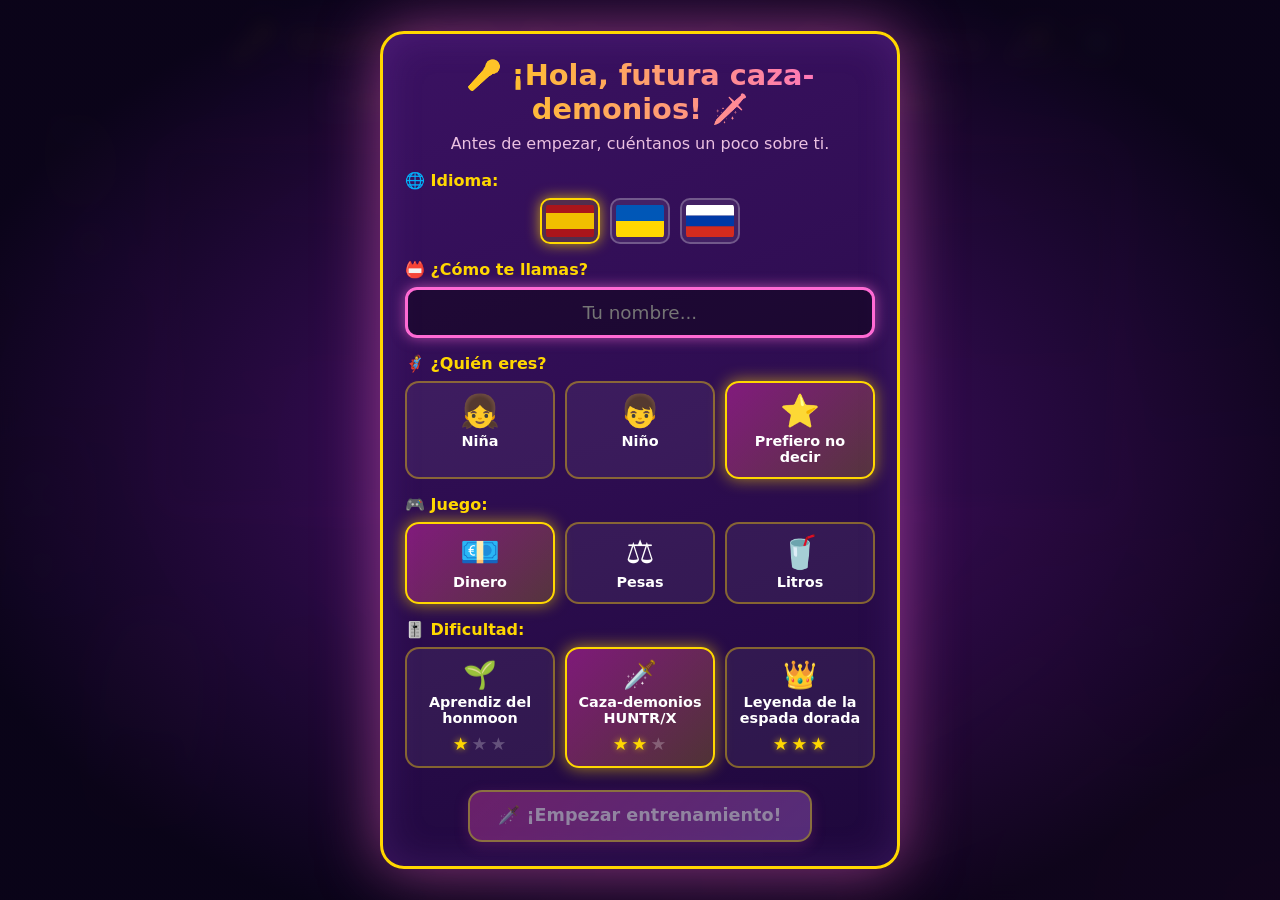
==== index.html @ 1ecb55a6 "Initial commit" ====
<!DOCTYPE html>
<html lang="es">
<head>
  <meta charset="UTF-8" />
  <meta name="viewport" content="width=device-width, initial-scale=1.0" />
  <title>HUNTR/X: Entrenador de euros 💜🗡️</title>
  <link rel="stylesheet" href="style.css" />
</head>
<body>

  <!-- SVG спрайти (монети та банкноти) -->
  <svg width="0" height="0" style="position:absolute" aria-hidden="true">
    <defs>
      <!-- 1 цент -->
      <symbol id="c1" viewBox="0 0 60 60">
        <circle cx="30" cy="30" r="27" fill="#c97a3d" stroke="#7a3f12" stroke-width="2"/>
        <circle cx="30" cy="30" r="22" fill="#e09a5f" stroke="#7a3f12" stroke-width="1"/>
        <text x="30" y="38" text-anchor="middle" font-size="20" font-weight="bold" fill="#3a1a05">1</text>
      </symbol>
      <!-- 2 центи -->
      <symbol id="c2" viewBox="0 0 60 60">
        <circle cx="30" cy="30" r="28" fill="#b8682f" stroke="#5a2a08" stroke-width="2"/>
        <circle cx="30" cy="30" r="23" fill="#d88c4f" stroke="#5a2a08" stroke-width="1"/>
        <text x="30" y="38" text-anchor="middle" font-size="20" font-weight="bold" fill="#2a1004">2</text>
      </symbol>
      <!-- 5 центів -->
      <symbol id="c5" viewBox="0 0 60 60">
        <circle cx="30" cy="30" r="29" fill="#a85a26" stroke="#4a2008" stroke-width="2"/>
        <circle cx="30" cy="30" r="24" fill="#c87c44" stroke="#4a2008" stroke-width="1"/>
        <text x="30" y="38" text-anchor="middle" font-size="20" font-weight="bold" fill="#2a1004">5</text>
      </symbol>
      <!-- 10 центів -->
      <symbol id="c10" viewBox="0 0 60 60">
        <circle cx="30" cy="30" r="26" fill="#e6c44a" stroke="#7a5a10" stroke-width="2"/>
        <circle cx="30" cy="30" r="21" fill="#f2d97a" stroke="#7a5a10" stroke-width="1"/>
        <text x="30" y="38" text-anchor="middle" font-size="18" font-weight="bold" fill="#3a2a05">10</text>
      </symbol>
      <!-- 20 центів -->
      <symbol id="c20" viewBox="0 0 60 60">
        <circle cx="30" cy="30" r="27.5" fill="#d4b13a" stroke="#6a4a08" stroke-width="2"/>
        <circle cx="30" cy="30" r="22.5" fill="#ecd070" stroke="#6a4a08" stroke-width="1"/>
        <text x="30" y="38" text-anchor="middle" font-size="18" font-weight="bold" fill="#3a2a05">20</text>
      </symbol>
      <!-- 50 центів -->
      <symbol id="c50" viewBox="0 0 60 60">
        <circle cx="30" cy="30" r="29" fill="#c9a02a" stroke="#5a3a05" stroke-width="2"/>
        <circle cx="30" cy="30" r="24" fill="#e6c45a" stroke="#5a3a05" stroke-width="1"/>
        <text x="30" y="38" text-anchor="middle" font-size="18" font-weight="bold" fill="#3a2a05">50</text>
      </symbol>
      <!-- 1 євро -->
      <symbol id="e1" viewBox="0 0 60 60">
        <circle cx="30" cy="30" r="28" fill="#d4b878" stroke="#4a3a10" stroke-width="2"/>
        <circle cx="30" cy="30" r="20" fill="#b8b8b8" stroke="#4a3a10" stroke-width="1"/>
        <text x="30" y="36" text-anchor="middle" font-size="14" font-weight="bold" fill="#1a1a1a">1 €</text>
      </symbol>
      <!-- 2 євро -->
      <symbol id="e2" viewBox="0 0 60 60">
        <circle cx="30" cy="30" r="29" fill="#b8b8b8" stroke="#1a1a1a" stroke-width="2"/>
        <circle cx="30" cy="30" r="20" fill="#d4b878" stroke="#1a1a1a" stroke-width="1"/>
        <text x="30" y="36" text-anchor="middle" font-size="14" font-weight="bold" fill="#1a1a1a">2 €</text>
      </symbol>

      <!-- Реальні зображення банкнот серії Europa (Wikimedia Commons, ЄЦБ).
           Кольоровий rect під image — fallback на випадок недоступності CDN. -->
      <!-- Банкнота 5 євро -->
      <symbol id="n5" viewBox="0 0 120 60" preserveAspectRatio="xMidYMid slice">
        <rect x="0" y="0" width="120" height="60" rx="4" fill="#9ab8a8"/>
        <image href="[data-uri]"
               x="0" y="0" width="120" height="60" preserveAspectRatio="xMidYMid slice"/>
      </symbol>
      <!-- Банкнота 10 євро -->
      <symbol id="n10" viewBox="0 0 120 60" preserveAspectRatio="xMidYMid slice">
        <rect x="0" y="0" width="120" height="60" rx="4" fill="#d68a8a"/>
        <image href="[data-uri]"
               x="0" y="0" width="120" height="60" preserveAspectRatio="xMidYMid slice"/>
      </symbol>
      <!-- Банкнота 20 євро -->
      <symbol id="n20" viewBox="0 0 120 60" preserveAspectRatio="xMidYMid slice">
        <rect x="0" y="0" width="120" height="60" rx="4" fill="#7aa8d4"/>
        <image href="[data-uri]"
               x="0" y="0" width="120" height="60" preserveAspectRatio="xMidYMid slice"/>
      </symbol>
      <!-- Банкнота 50 євро -->
      <symbol id="n50" viewBox="0 0 120 60" preserveAspectRatio="xMidYMid slice">
        <rect x="0" y="0" width="120" height="60" rx="4" fill="#e8a868"/>
        <image href="[data-uri]"
               x="0" y="0" width="120" height="60" preserveAspectRatio="xMidYMid slice"/>
      </symbol>
      <!-- Банкнота 100 євро -->
      <symbol id="n100" viewBox="0 0 120 60" preserveAspectRatio="xMidYMid slice">
        <rect x="0" y="0" width="120" height="60" rx="4" fill="#9ad08a"/>
        <image href="[data-uri]"
               x="0" y="0" width="120" height="60" preserveAspectRatio="xMidYMid slice"/>
      </symbol>

      <!-- Демон Saja Boy (силует) -->
      <symbol id="demon" viewBox="0 0 100 120">
        <!-- тіло -->
        <ellipse cx="50" cy="75" rx="28" ry="35" fill="#2a0a3a"/>
        <!-- голова -->
        <circle cx="50" cy="38" r="22" fill="#3a1050"/>
        <!-- роги -->
        <path d="M 32 22 Q 28 8 22 4 L 30 18 Z" fill="#1a0428"/>
        <path d="M 68 22 Q 72 8 78 4 L 70 18 Z" fill="#1a0428"/>
        <!-- очі -->
        <ellipse cx="42" cy="38" rx="4" ry="6" fill="#ff2050"/>
        <ellipse cx="58" cy="38" rx="4" ry="6" fill="#ff2050"/>
        <circle cx="42" cy="40" r="1.5" fill="#fff"/>
        <circle cx="58" cy="40" r="1.5" fill="#fff"/>
        <!-- посмішка -->
        <path d="M 38 50 Q 50 58 62 50" stroke="#ff2050" stroke-width="2" fill="none"/>
        <!-- ікла -->
        <path d="M 44 50 L 46 56 L 48 50 Z" fill="#fff"/>
        <path d="M 52 50 L 54 56 L 56 50 Z" fill="#fff"/>
      </symbol>

      <!-- Румі — лідер HUNTR/X, темне волосся з фіолетовим пасмом -->
      <symbol id="hero-rumi" viewBox="0 0 100 120">
        <!-- довге темне волосся -->
        <path d="M 22 38 Q 16 78 26 112 L 74 112 Q 84 78 78 38 Q 72 16 50 16 Q 28 16 22 38 Z" fill="#1a0e22"/>
        <!-- фіолетове пасмо спереду -->
        <path d="M 36 22 L 32 70 L 42 72 L 46 22 Z" fill="#9a4ad4"/>
        <path d="M 56 24 L 54 50 L 60 50 L 60 24 Z" fill="#9a4ad4" opacity="0.6"/>
        <!-- обличчя -->
        <ellipse cx="50" cy="48" rx="17" ry="21" fill="#fde0c8"/>
        <!-- очі великі -->
        <ellipse cx="43" cy="49" rx="3" ry="4.5" fill="#1a0e22"/>
        <ellipse cx="57" cy="49" rx="3" ry="4.5" fill="#1a0e22"/>
        <circle cx="43.5" cy="47" r="1.2" fill="#fff"/>
        <circle cx="57.5" cy="47" r="1.2" fill="#fff"/>
        <!-- брови -->
        <path d="M 39 43 Q 43 41 47 43" stroke="#1a0e22" stroke-width="1.2" fill="none"/>
        <path d="M 53 43 Q 57 41 61 43" stroke="#1a0e22" stroke-width="1.2" fill="none"/>
        <!-- упевнена усмішка -->
        <path d="M 44 59 Q 50 63 56 59" stroke="#c84878" stroke-width="1.8" fill="none"/>
        <!-- сценічний топ фіолетовий -->
        <path d="M 30 70 L 26 112 L 74 112 L 70 70 Z" fill="#7a2ab8"/>
        <!-- хонмун-символ -->
        <circle cx="50" cy="86" r="5" fill="#ffd700" stroke="#fff" stroke-width="1.2"/>
        <path d="M 50 81 L 51 85 L 55 86 L 51 87 L 50 91 L 49 87 L 45 86 L 49 85 Z" fill="#fff" opacity="0.8"/>
      </symbol>

      <!-- Міра — танцівниця HUNTR/X, сріблясте/біляве волосся з рожевим пасмом -->
      <symbol id="hero-mira" viewBox="0 0 100 120">
        <!-- високе хвостоподібне волосся (платинова блондинка) -->
        <path d="M 26 40 Q 22 75 30 112 L 70 112 Q 78 75 74 40 Q 70 18 50 18 Q 30 18 26 40 Z" fill="#e8d8c0"/>
        <path d="M 30 22 Q 50 8 70 22 L 68 32 Q 50 22 32 32 Z" fill="#d8c8b0"/>
        <!-- рожеве пасмо -->
        <path d="M 40 24 L 38 58 L 44 58 L 46 24 Z" fill="#ff6ad4"/>
        <!-- обличчя -->
        <ellipse cx="50" cy="50" rx="16" ry="20" fill="#fde0c8"/>
        <!-- очі мигдалевидні -->
        <ellipse cx="43" cy="50" rx="2.8" ry="4" fill="#3a1a28"/>
        <ellipse cx="57" cy="50" rx="2.8" ry="4" fill="#3a1a28"/>
        <circle cx="43.5" cy="48" r="1" fill="#fff"/>
        <circle cx="57.5" cy="48" r="1" fill="#fff"/>
        <!-- довгі брови -->
        <path d="M 38 44 Q 43 42 48 44" stroke="#3a1a28" stroke-width="1.2" fill="none"/>
        <path d="M 52 44 Q 57 42 62 44" stroke="#3a1a28" stroke-width="1.2" fill="none"/>
        <!-- помада яскрава -->
        <path d="M 45 60 Q 50 63 55 60 Q 50 62 45 60 Z" fill="#ff2070"/>
        <!-- топ червоно-чорний -->
        <path d="M 32 72 L 28 112 L 72 112 L 68 72 Z" fill="#c81848"/>
        <path d="M 32 72 L 36 80 L 28 100 L 30 112 L 70 112 L 72 100 L 64 80 L 68 72 Z" fill="#1a0a18" opacity="0.6"/>
        <!-- хонмун-символ -->
        <circle cx="50" cy="88" r="5" fill="#ffd700" stroke="#fff" stroke-width="1.2"/>
      </symbol>

      <!-- Зої — реперка HUNTR/X, помаранчево-руде волосся з чубчиком -->
      <symbol id="hero-zoey" viewBox="0 0 100 120">
        <!-- коротше волосся з чубчиком (руде) -->
        <path d="M 24 42 Q 22 78 32 108 L 68 108 Q 78 78 76 42 Q 72 20 50 20 Q 28 20 24 42 Z" fill="#d44820"/>
        <!-- чубчик-каре -->
        <path d="M 30 24 Q 50 16 70 24 L 72 42 Q 60 36 50 36 Q 40 36 28 42 Z" fill="#b83410"/>
        <!-- бліки на волоссі -->
        <path d="M 32 50 L 30 80" stroke="#ff8848" stroke-width="2" opacity="0.6"/>
        <path d="M 68 50 L 70 80" stroke="#ff8848" stroke-width="2" opacity="0.6"/>
        <!-- обличчя -->
        <ellipse cx="50" cy="52" rx="17" ry="20" fill="#fde0c8"/>
        <!-- ластовиння -->
        <circle cx="44" cy="56" r="0.7" fill="#c87848" opacity="0.7"/>
        <circle cx="56" cy="56" r="0.7" fill="#c87848" opacity="0.7"/>
        <circle cx="50" cy="58" r="0.7" fill="#c87848" opacity="0.7"/>
        <!-- очі круглі великі -->
        <ellipse cx="43" cy="51" rx="3" ry="4" fill="#2a4a8a"/>
        <ellipse cx="57" cy="51" rx="3" ry="4" fill="#2a4a8a"/>
        <circle cx="43.5" cy="49" r="1.2" fill="#fff"/>
        <circle cx="57.5" cy="49" r="1.2" fill="#fff"/>
        <!-- брови -->
        <path d="M 39 45 Q 43 43 47 45" stroke="#8a3010" stroke-width="1.2" fill="none"/>
        <path d="M 53 45 Q 57 43 61 45" stroke="#8a3010" stroke-width="1.2" fill="none"/>
        <!-- широка усмішка -->
        <path d="M 42 61 Q 50 67 58 61" stroke="#c84878" stroke-width="2" fill="none"/>
        <!-- топ синьо-блакитний з мікрофонним стилем -->
        <path d="M 32 74 L 26 112 L 74 112 L 68 74 Z" fill="#28a8d4"/>
        <path d="M 40 74 L 38 88 L 62 88 L 60 74 Z" fill="#fff" opacity="0.3"/>
        <!-- хонмун-символ -->
        <circle cx="50" cy="92" r="5" fill="#ffd700" stroke="#fff" stroke-width="1.2"/>
      </symbol>

      <!-- Аліас для зворотньої сумісності зі старим кодом -->
      <symbol id="hero" viewBox="0 0 100 120"><use href="#hero-rumi"/></symbol>

      <!-- Пляшка для гри літрів. Тіло — currentColor, колір через CSS. -->
      <symbol id="bottle" viewBox="0 0 100 120">
        <defs>
          <linearGradient id="capGrad" x1="0" y1="0" x2="0" y2="1">
            <stop offset="0" stop-color="#5a5a72"/>
            <stop offset="1" stop-color="#22232c"/>
          </linearGradient>
        </defs>
        <!-- Тінь під пляшкою -->
        <ellipse cx="50" cy="116" rx="32" ry="3" fill="#000" opacity="0.35"/>
        <!-- Кришка -->
        <rect x="36" y="2" width="28" height="14" rx="4" fill="url(#capGrad)"/>
        <rect x="36" y="6" width="28" height="2" fill="#7a7a90" opacity="0.7"/>
        <!-- Шийка -->
        <rect x="42" y="14" width="16" height="14" fill="#aab" stroke="#556" stroke-width="0.5"/>
        <!-- Плечі (з'єднання) -->
        <path d="M 24 38 Q 50 24, 76 38 L 80 46 L 20 46 Z"
              fill="currentColor" stroke="#15082a" stroke-width="2"/>
        <!-- Тіло -->
        <rect x="20" y="46" width="60" height="64" rx="9" fill="currentColor" stroke="#15082a" stroke-width="2"/>
        <!-- Лінія "рівня рідини" -->
        <path d="M 22 56 Q 50 60, 78 56" stroke="#fff" stroke-width="1.2" opacity="0.55" fill="none"/>
        <!-- Вертикальний блік -->
        <rect x="28" y="50" width="6" height="48" rx="3" fill="#fff" opacity="0.32"/>
        <!-- Маленький блік знизу -->
        <ellipse cx="62" cy="98" rx="6" ry="2" fill="#fff" opacity="0.2"/>
      </symbol>

      <!-- Гирка (kettlebell) для гри ваг. Тіло використовує currentColor, тому колір
           задається через CSS color на батьківському елементі. -->
      <symbol id="kettlebell" viewBox="0 0 100 120">
        <!-- Тінь під гиркою -->
        <ellipse cx="50" cy="114" rx="34" ry="4" fill="#000" opacity="0.35"/>
        <!-- Ручка-дужка з градієнтом сталі -->
        <defs>
          <linearGradient id="kbHandleGrad" x1="0" y1="0" x2="0" y2="1">
            <stop offset="0" stop-color="#9aa0b0"/>
            <stop offset="0.5" stop-color="#3a3f4c"/>
            <stop offset="1" stop-color="#1a1c24"/>
          </linearGradient>
        </defs>
        <path d="M 26 22 C 26 -2, 74 -2, 74 22"
              fill="none" stroke="url(#kbHandleGrad)" stroke-width="11" stroke-linecap="round"/>
        <!-- Світлий блік на ручці -->
        <path d="M 30 19 C 32 8, 42 5, 50 5"
              fill="none" stroke="#cfd4e0" stroke-width="2.5" stroke-linecap="round" opacity="0.8"/>
        <!-- Шия (з'єднання ручки з тілом) -->
        <path d="M 40 18 L 38 36 L 62 36 L 60 18 Z" fill="#1f2230"/>
        <rect x="38" y="32" width="24" height="6" rx="2" fill="#2a2e3c"/>
        <!-- Тіло гирки -->
        <ellipse cx="50" cy="76" rx="42" ry="40" fill="currentColor" stroke="#15082a" stroke-width="3"/>
        <!-- Великий блік (металевий полиск) -->
        <ellipse cx="34" cy="58" rx="14" ry="9" fill="#fff" opacity="0.42"/>
        <!-- Малий нижній блік -->
        <ellipse cx="64" cy="100" rx="10" ry="3" fill="#fff" opacity="0.2"/>
        <!-- Темне відтінення внизу -->
        <ellipse cx="50" cy="100" rx="36" ry="10" fill="#000" opacity="0.2"/>
      </symbol>

      <!-- Меч-гокком -->
      <symbol id="sword" viewBox="0 0 200 40">
        <rect x="20" y="16" width="140" height="8" fill="url(#bladegrad)" stroke="#888" stroke-width="0.5"/>
        <polygon points="160,12 180,20 160,28" fill="#e8e8ff" stroke="#666" stroke-width="0.5"/>
        <rect x="10" y="14" width="14" height="12" fill="#ffd700" stroke="#7a5a10"/>
        <rect x="2" y="17" width="10" height="6" fill="#7a3018"/>
      </symbol>

      <linearGradient id="bladegrad" x1="0" y1="0" x2="0" y2="1">
        <stop offset="0" stop-color="#ffffff"/>
        <stop offset="0.5" stop-color="#fff8c8"/>
        <stop offset="1" stop-color="#d4a830"/>
      </linearGradient>
    </defs>
  </svg>

  <!-- Декоративний фон з персонажами HUNTR/X та демонами -->
  <div class="bg-characters" aria-hidden="true">
    <svg class="bg-char bg-rumi  bg-pos-1" viewBox="0 0 100 120"><use href="#hero-rumi"/></svg>
    <svg class="bg-char bg-demon bg-pos-2" viewBox="0 0 100 120"><use href="#demon"/></svg>
    <svg class="bg-char bg-mira  bg-pos-3" viewBox="0 0 100 120"><use href="#hero-mira"/></svg>
    <svg class="bg-char bg-demon bg-pos-4" viewBox="0 0 100 120"><use href="#demon"/></svg>
    <svg class="bg-char bg-zoey  bg-pos-5" viewBox="0 0 100 120"><use href="#hero-zoey"/></svg>
    <svg class="bg-char bg-demon bg-pos-6" viewBox="0 0 100 120"><use href="#demon"/></svg>
    <!-- Сяючий хонмун-символ -->
    <div class="honmoon-bg honmoon-pos-1">✦</div>
    <div class="honmoon-bg honmoon-pos-2">✧</div>
    <div class="honmoon-bg honmoon-pos-3">★</div>
    <div class="honmoon-bg honmoon-pos-4">✦</div>
  </div>

  <div class="app">
    <header>
      <button class="settings-btn challenge-btn" id="challengeBtn" title="Challenge" aria-label="Challenge">🏆</button>
      <button class="settings-btn" id="settingsBtn" title="Settings" aria-label="Settings">⚙️</button>
      <h1 id="appTitle">🎤 HUNTR/X: Entrenador de euros 🗡️</h1>
      <div class="goals-bar" id="goalsBar" hidden></div>
      <div class="player-chip" id="playerChip" hidden>
        <span class="player-avatar" id="playerAvatar">⭐</span>
        <span class="player-name" id="playerName"></span>
        <span class="player-diff" id="playerDiff"></span>
      </div>
      <div class="stats">
        <div class="stat"><span id="lblScore">💜 Демонів знищено:</span> <span id="score">0</span></div>
        <div class="stat"><span id="lblStreak">🔥 Серія:</span> <span id="streak">0</span></div>
        <div class="stat"><span id="lblRound">🎯 Раунд:</span> <span id="round">1</span></div>
      </div>
    </header>

    <main id="game">
      <div class="task-card" id="taskCard">
        <div class="task-text" id="taskText">Завантаження...</div>
        <div class="task-area" id="taskArea"></div>
        <div class="controls" id="controls"></div>
        <div class="feedback" id="feedback"></div>
        <div class="next-round-wrap">
          <button class="btn next-round" id="nextRoundBtn">⏭️ Наступний раунд</button>
        </div>
      </div>
    </main>

    <div class="animation-overlay" id="animOverlay">
      <div class="anim-stage" id="animStage"></div>
    </div>
  </div>

  <!-- Вітальна модалка (показується при першому запуску) -->
  <div class="welcome-overlay" id="welcomeOverlay" hidden>
    <div class="welcome-card">
      <h2 class="welcome-title" id="welcomeTitle">🎤 ¡Hola, futura caza-demonios! 🗡️</h2>
      <p class="welcome-sub"  id="welcomeSub">Antes de empezar, cuéntanos un poco sobre ti.</p>

      <div class="welcome-section">
        <label class="welcome-label" id="welcomeLangLabel">🌐 Idioma:</label>
        <div class="welcome-flags" id="welcomeFlags">
          <button class="flag" data-lang="es" title="Español"><svg viewBox="0 0 60 40" width="48" height="34"><rect width="60" height="10" fill="#aa151b"/><rect y="10" width="60" height="20" fill="#f1bf00"/><rect y="30" width="60" height="10" fill="#aa151b"/></svg></button>
          <button class="flag" data-lang="uk" title="Українська"><svg viewBox="0 0 60 40" width="48" height="34"><rect width="60" height="20" fill="#0057b7"/><rect y="20" width="60" height="20" fill="#ffd700"/></svg></button>
          <button class="flag" data-lang="ru" title="Русский"><svg viewBox="0 0 60 40" width="48" height="34"><rect width="60" height="13.33" fill="#fff"/><rect y="13.33" width="60" height="13.33" fill="#0039a6"/><rect y="26.66" width="60" height="13.34" fill="#d52b1e"/></svg></button>
        </div>
      </div>

      <div class="welcome-section">
        <label class="welcome-label" for="welcomeName" id="welcomeNameLabel">📛 ¿Cómo te llamas?</label>
        <input type="text" id="welcomeName" class="welcome-input" maxlength="20" autocomplete="off" placeholder="..." />
      </div>

      <div class="welcome-section">
        <label class="welcome-label" id="welcomeGenderLabel">🦸 ¿Quién eres?</label>
        <div class="gender-grid" id="genderGrid">
          <button class="gender-btn" data-gender="f">
            <span class="gender-emoji">👧</span>
            <span class="gender-text" data-g-text="f">Niña</span>
          </button>
          <button class="gender-btn" data-gender="m">
            <span class="gender-emoji">👦</span>
            <span class="gender-text" data-g-text="m">Niño</span>
          </button>
          <button class="gender-btn" data-gender="n">
            <span class="gender-emoji">⭐</span>
            <span class="gender-text" data-g-text="n">Prefiero no decir</span>
          </button>
        </div>
      </div>

      <div class="welcome-section">
        <label class="welcome-label" id="welcomeGameLabel">🎮 Juego:</label>
        <div class="gender-grid three-col" id="welcomeGameGrid">
          <!-- Картки ігор рендеряться JS з реєстру window.Games -->
        </div>
      </div>

      <div class="welcome-section">
        <label class="welcome-label" id="welcomeDiffLabel">🎚️ Dificultad:</label>
        <div class="gender-grid" id="welcomeDiffGrid">
          <button class="gender-btn diff-card" data-w-diff="easy">
            <span class="gender-emoji">🌱</span>
            <span class="gender-text" data-w-diff-text="easy">Aprendiz</span>
            <span class="diff-stars" aria-label="1/3"><span class="s on">★</span><span class="s">★</span><span class="s">★</span></span>
          </button>
          <button class="gender-btn diff-card" data-w-diff="medium">
            <span class="gender-emoji">🗡️</span>
            <span class="gender-text" data-w-diff-text="medium">Cazador</span>
            <span class="diff-stars" aria-label="2/3"><span class="s on">★</span><span class="s on">★</span><span class="s">★</span></span>
          </button>
          <button class="gender-btn diff-card" data-w-diff="hard">
            <span class="gender-emoji">👑</span>
            <span class="gender-text" data-w-diff-text="hard">Leyenda</span>
            <span class="diff-stars" aria-label="3/3"><span class="s on">★</span><span class="s on">★</span><span class="s on">★</span></span>
          </button>
        </div>
      </div>

      <div class="welcome-actions">
        <button class="btn welcome-cancel" id="welcomeCancel" hidden>✖️ Cancelar</button>
        <button class="btn welcome-start" id="welcomeStart">🗡️ ¡Empezar entrenamiento!</button>
      </div>
    </div>
  </div>

  <!-- Челендж — батьківський режим: один рівень + цілі по іграх -->
  <div class="welcome-overlay" id="challengeOverlay" hidden>
    <div class="welcome-card challenge-card">
      <h2 class="welcome-title" id="challengeTitle">🏆 Challenge mode</h2>
      <p class="welcome-sub" id="challengeSub">Pick a difficulty and how many rounds per game.</p>

      <div class="welcome-section" id="challengeDiffSection">
        <label class="welcome-label" id="challengeDiffLabel">🎚️ Складність (одна для всіх):</label>
        <div class="gender-grid three-col" id="challengeDiffGrid">
          <button class="gender-btn diff-card" data-c-diff="easy">
            <span class="gender-emoji">🌱</span>
            <span class="gender-text" data-c-diff-text="easy">Easy</span>
            <span class="diff-stars"><span class="s on">★</span><span class="s">★</span><span class="s">★</span></span>
          </button>
          <button class="gender-btn diff-card" data-c-diff="medium">
            <span class="gender-emoji">🗡️</span>
            <span class="gender-text" data-c-diff-text="medium">Medium</span>
            <span class="diff-stars"><span class="s on">★</span><span class="s on">★</span><span class="s">★</span></span>
          </button>
          <button class="gender-btn diff-card" data-c-diff="hard">
            <span class="gender-emoji">👑</span>
            <span class="gender-text" data-c-diff-text="hard">Hard</span>
            <span class="diff-stars"><span class="s on">★</span><span class="s on">★</span><span class="s on">★</span></span>
          </button>
        </div>
      </div>

      <div class="welcome-section">
        <label class="welcome-label" id="challengeGoalsLabel">🎯 Ціль по іграх:</label>
        <div class="challenge-goals" id="challengeGoals"></div>
      </div>

      <div class="welcome-actions">
        <button class="btn welcome-cancel" id="challengeCancel">✖️ Скасувати</button>
        <button class="btn welcome-start" id="challengeStart">🚀 Почати челендж</button>
      </div>
    </div>
  </div>

  <!-- Підсумок челенджу -->
  <div class="welcome-overlay" id="summaryOverlay" hidden>
    <div class="welcome-card summary-card">
      <h2 class="welcome-title">🏆 <span id="summaryTitleText">Challenge complete!</span> 🎉</h2>
      <div class="summary-body" id="summaryBody"></div>
      <div class="welcome-actions">
        <button class="btn welcome-start" id="summaryClose">✅ ОК</button>
      </div>
    </div>
  </div>

  <script src="script.js"></script>
  <script src="weights-game.js"></script>
  <script src="volumes-game.js"></script>
</body>
</html>
---- style.css ----
* {
  box-sizing: border-box;
  margin: 0;
  padding: 0;
}

html,
body {
  min-height: 100vh;
  font-family: "Trebuchet MS", "Comic Sans MS", system-ui, sans-serif;
  background: radial-gradient(ellipse at top, #4a1070 0%, transparent 60%),
    radial-gradient(ellipse at bottom right, #d428a8 0%, transparent 50%),
    radial-gradient(ellipse at bottom left, #1a0838 0%, transparent 50%),
    linear-gradient(180deg, #2a0848 0%, #0a0418 100%);
  background-attachment: fixed;
  color: #fff;
  user-select: none;
  overflow-x: hidden;
}

/* Зіркове тло */
body::before {
  content: "";
  position: fixed;
  inset: 0;
  background-image: radial-gradient(2px 2px at 10% 20%, #fff 50%, transparent),
    radial-gradient(1px 1px at 30% 70%, #ffd700 50%, transparent),
    radial-gradient(2px 2px at 60% 30%, #fff 50%, transparent),
    radial-gradient(1px 1px at 80% 80%, #d4a8ff 50%, transparent),
    radial-gradient(2px 2px at 50% 50%, #fff 50%, transparent),
    radial-gradient(1px 1px at 90% 10%, #ffd700 50%, transparent),
    radial-gradient(1px 1px at 15% 90%, #fff 50%, transparent);
  pointer-events: none;
  z-index: 0;
  animation: twinkle 4s infinite alternate;
}

@keyframes twinkle {
  from {
    opacity: 0.4;
  }
  to {
    opacity: 1;
  }
}

/* ===== Фон з персонажами ===== */
.bg-characters {
  position: fixed;
  inset: 0;
  z-index: 0;
  pointer-events: none;
  overflow: hidden;
}
.bg-char {
  position: absolute;
  opacity: 0.14;
  filter: blur(1px) drop-shadow(0 0 20px rgba(255, 106, 212, 0.4));
  animation: bgFloat 12s ease-in-out infinite alternate;
}
.bg-rumi {
  filter: blur(1px) drop-shadow(0 0 25px rgba(154, 74, 212, 0.65));
  opacity: 0.18;
}
.bg-mira {
  filter: blur(1px) drop-shadow(0 0 25px rgba(255, 106, 212, 0.6));
  opacity: 0.18;
}
.bg-zoey {
  filter: blur(1px) drop-shadow(0 0 25px rgba(40, 168, 212, 0.65));
  opacity: 0.18;
}
.bg-hero {
  filter: blur(1px) drop-shadow(0 0 25px rgba(212, 40, 168, 0.6));
}
.bg-demon {
  filter: blur(1px) drop-shadow(0 0 25px rgba(255, 32, 80, 0.55));
}
.bg-pos-1 {
  top: 6%;
  left: -2%;
  width: 220px;
  height: 264px;
  transform: rotate(-8deg);
  animation-delay: 0s;
}
.bg-pos-2 {
  top: 14%;
  right: -3%;
  width: 250px;
  height: 300px;
  transform: rotate(10deg) scaleX(-1);
  animation-delay: 2s;
}
.bg-pos-3 {
  bottom: 8%;
  left: 4%;
  width: 200px;
  height: 240px;
  transform: rotate(6deg);
  animation-delay: 4s;
}
.bg-pos-4 {
  bottom: 12%;
  right: 2%;
  width: 230px;
  height: 276px;
  transform: rotate(-12deg);
  animation-delay: 6s;
}
.bg-pos-5 {
  top: 45%;
  left: -4%;
  width: 180px;
  height: 216px;
  transform: rotate(-4deg);
  animation-delay: 3s;
  opacity: 0.1;
}
.bg-pos-6 {
  top: 50%;
  right: -4%;
  width: 200px;
  height: 240px;
  transform: rotate(8deg) scaleX(-1);
  animation-delay: 5s;
  opacity: 0.1;
}

@keyframes bgFloat {
  from {
    transform: translateY(0) rotate(var(--r, 0deg));
  }
  to {
    transform: translateY(-18px) rotate(var(--r, 0deg));
  }
}

.honmoon-bg {
  position: absolute;
  font-size: 48px;
  color: #ffd700;
  opacity: 0.25;
  text-shadow: 0 0 30px #ffd700, 0 0 60px #ff6ad4;
  animation: honmoonShine 3s ease-in-out infinite alternate;
}
.honmoon-pos-1 {
  top: 22%;
  left: 30%;
}
.honmoon-pos-2 {
  top: 70%;
  left: 22%;
  font-size: 36px;
  animation-delay: 1s;
}
.honmoon-pos-3 {
  top: 30%;
  right: 28%;
  font-size: 56px;
  animation-delay: 0.5s;
}
.honmoon-pos-4 {
  bottom: 30%;
  right: 32%;
  font-size: 40px;
  animation-delay: 1.5s;
}
@keyframes honmoonShine {
  from {
    opacity: 0.15;
    transform: scale(0.95) rotate(-5deg);
  }
  to {
    opacity: 0.45;
    transform: scale(1.1) rotate(5deg);
  }
}

@media (max-width: 700px) {
  .bg-pos-5,
  .bg-pos-6 {
    display: none;
  }
  .bg-char {
    opacity: 0.1;
  }
}

.app {
  position: relative;
  z-index: 1;
  max-width: 1000px;
  margin: 0 auto;
  padding: 20px;
}

header {
  text-align: center;
  margin-bottom: 20px;
  position: relative;
}

/* ===== Settings button + player chip ===== */
.settings-btn {
  position: absolute;
  top: 0;
  right: 0;
  background: rgba(255, 255, 255, 0.08);
  border: 2px solid rgba(255, 215, 0, 0.5);
  color: #ffd700;
  border-radius: 12px;
  width: 46px;
  height: 46px;
  font-size: 1.4rem;
  cursor: pointer;
  transition: transform 0.2s, box-shadow 0.2s, background 0.2s;
  display: flex;
  align-items: center;
  justify-content: center;
}
.settings-btn:hover {
  transform: rotate(90deg);
  box-shadow: 0 0 16px rgba(255, 215, 0, 0.6);
  background: rgba(255, 215, 0, 0.15);
}
.challenge-btn {
  right: 56px;
  color: #ffd700;
}
.challenge-btn:hover {
  transform: scale(1.1);
}
body.challenge-active .challenge-btn {
  background: linear-gradient(135deg, #ffd700, #ff6ad4);
  color: #1a0838;
  border-color: #fff;
  box-shadow: 0 0 18px rgba(255, 215, 0, 0.8);
  animation: pulse 1.8s infinite;
}
/* У режимі челенджу не можна пропустити раунд */
body.challenge-active .next-round-wrap {
  display: none;
}

/* ===== Конфіг челенджу ===== */
.challenge-card {
  max-width: 560px;
}
.challenge-goals {
  display: grid;
  gap: 8px;
}
.challenge-goal-row {
  display: grid;
  grid-template-columns: auto 1fr auto;
  gap: 12px;
  align-items: center;
  background: rgba(0, 0, 0, 0.3);
  border: 2px solid rgba(255, 215, 0, 0.3);
  border-radius: 12px;
  padding: 10px 14px;
  transition: border-color 0.15s, background 0.15s;
}
.challenge-goal-row.on {
  border-color: #ffd700;
  background: linear-gradient(
    135deg,
    rgba(212, 40, 168, 0.2),
    rgba(255, 215, 0, 0.1)
  );
}
.challenge-goal-row .row-toggle {
  width: 24px;
  height: 24px;
  cursor: pointer;
  appearance: none;
  border: 3px solid rgba(255, 215, 0, 0.5);
  border-radius: 6px;
  background: rgba(0, 0, 0, 0.4);
  display: inline-flex;
  align-items: center;
  justify-content: center;
  flex-shrink: 0;
  position: relative;
}
.challenge-goal-row .row-toggle:checked {
  background: linear-gradient(135deg, #ffd700, #ff6ad4);
  border-color: #fff;
}
.challenge-goal-row .row-toggle:checked::after {
  content: "✓";
  color: #1a0838;
  font-weight: 900;
  font-size: 1rem;
  line-height: 1;
}
.challenge-goal-row .row-label {
  display: flex;
  align-items: center;
  gap: 8px;
  font-weight: bold;
  color: #ffd4f0;
}
.challenge-goal-row .row-label .game-icon {
  font-size: 1.3rem;
}
.challenge-goal-row .row-goal {
  width: 78px;
  padding: 8px 10px;
  font-size: 1.05rem;
  border-radius: 10px;
  border: 2px solid #ffd700;
  background: rgba(0, 0, 0, 0.4);
  color: #ffd700;
  text-align: center;
  font-family: inherit;
  font-weight: bold;
}
.challenge-goal-row .row-goal:focus {
  outline: none;
  border-color: #ff6ad4;
  box-shadow: 0 0 10px #ff6ad4;
}
.challenge-goal-row.off {
  opacity: 0.5;
}

/* ===== Підсумок ===== */
.summary-card {
  max-width: 600px;
}
.summary-body {
  background: rgba(0, 0, 0, 0.35);
  border-radius: 14px;
  padding: 14px 18px;
  margin: 14px 0;
}
.summary-game {
  margin-bottom: 14px;
  padding-bottom: 14px;
  border-bottom: 1px dashed rgba(255, 215, 0, 0.25);
}
.summary-game:last-child {
  border-bottom: none;
  margin-bottom: 0;
  padding-bottom: 0;
}
.summary-game-head {
  display: flex;
  justify-content: space-between;
  align-items: center;
  margin-bottom: 6px;
  font-weight: 900;
  color: #ffd700;
}
.summary-game-head .game-title {
  font-size: 1.05rem;
}
.summary-game-head .game-total {
  font-size: 1rem;
}
.summary-task {
  display: grid;
  grid-template-columns: 1fr auto auto;
  gap: 10px;
  padding: 4px 8px;
  font-size: 0.92rem;
  color: #ffd4f0;
}
.summary-task .task-pct {
  font-weight: bold;
  color: #6affd4;
}
.summary-task.poor .task-pct {
  color: #ff8a8a;
}
.summary-task.ok .task-pct {
  color: #ffd700;
}
.summary-overall {
  text-align: center;
  padding: 12px;
  margin-top: 8px;
  background: linear-gradient(
    135deg,
    rgba(212, 40, 168, 0.3),
    rgba(255, 215, 0, 0.15)
  );
  border: 2px solid #ffd700;
  border-radius: 12px;
  font-weight: 900;
  font-size: 1.1rem;
  color: #fff;
}

/* Транзишен між іграми в челенджі */
.challenge-transition {
  position: fixed;
  inset: 0;
  z-index: 150;
  background: radial-gradient(
    ellipse at center,
    rgba(74, 16, 112, 0.95) 0%,
    rgba(10, 4, 24, 0.85) 80%
  );
  display: flex;
  align-items: center;
  justify-content: center;
  pointer-events: none;
  animation: transitionFlash 1.6s ease-out forwards;
}
.challenge-transition .ct-content {
  text-align: center;
  font-size: clamp(1.4rem, 4vw, 2.4rem);
  font-weight: 900;
  color: #fff;
  background: rgba(20, 8, 40, 0.85);
  border: 4px solid #ffd700;
  border-radius: 20px;
  padding: 24px 36px;
  box-shadow: 0 0 50px rgba(255, 215, 0, 0.7);
}
@keyframes transitionFlash {
  0% {
    opacity: 0;
  }
  20% {
    opacity: 1;
  }
  80% {
    opacity: 1;
  }
  100% {
    opacity: 0;
  }
}
.player-chip {
  display: inline-flex;
  align-items: center;
  gap: 8px;
  background: rgba(154, 74, 212, 0.18);
  border: 2px solid rgba(255, 106, 212, 0.4);
  padding: 6px 14px;
  border-radius: 18px;
  margin: 10px auto 0;
  font-weight: bold;
  backdrop-filter: blur(6px);
}
.player-chip[hidden] {
  display: none;
}
.player-avatar {
  font-size: 1.3rem;
}
.player-name {
  color: #ffd700;
}
.player-diff {
  font-size: 0.85rem;
  opacity: 0.85;
  color: #ffd4f0;
  padding-left: 8px;
  border-left: 1px solid rgba(255, 255, 255, 0.2);
}

.welcome-actions {
  display: flex;
  gap: 10px;
  justify-content: center;
  align-items: stretch;
  flex-wrap: wrap;
  margin-top: 22px;
}
.welcome-actions .btn {
  font-size: 1.1rem;
  padding: 0 28px;
  height: 52px;
  min-height: 52px;
  line-height: 1;
  display: inline-flex;
  align-items: center;
  justify-content: center;
  box-sizing: border-box;
  margin: 0;
}
.welcome-actions .welcome-start {
  font-size: 1.1rem;
}
.welcome-cancel {
  background: linear-gradient(135deg, #4a2070, #2a1048);
  border-color: #9a4ad4;
}
.welcome-cancel[hidden] {
  display: none;
}

/* ===== Прогрес-бар цілей ===== */
.goals-bar {
  display: flex;
  flex-wrap: wrap;
  gap: 8px;
  justify-content: center;
  margin: 10px auto 0;
  max-width: 900px;
}
.goal-chip {
  display: inline-flex;
  align-items: center;
  gap: 8px;
  background: rgba(0, 0, 0, 0.35);
  border: 2px solid rgba(255, 215, 0, 0.4);
  border-radius: 14px;
  padding: 6px 12px;
  font-size: 0.85rem;
  position: relative;
}
.goal-chip.done {
  border-color: #6aff8c;
  box-shadow: 0 0 12px rgba(106, 255, 140, 0.5);
  background: linear-gradient(
    135deg,
    rgba(40, 140, 60, 0.4),
    rgba(20, 80, 30, 0.4)
  );
}
.goal-icon {
  font-size: 1.1rem;
}
.goal-label {
  font-weight: bold;
  color: #ffd4f0;
}
.goal-count {
  color: #ffd700;
  font-weight: bold;
}
.goal-bar {
  width: 60px;
  height: 6px;
  background: rgba(255, 255, 255, 0.15);
  border-radius: 4px;
  overflow: hidden;
  display: inline-block;
}
.goal-fill {
  display: block;
  height: 100%;
  background: linear-gradient(90deg, #ffd700, #ff6ad4);
  transition: width 0.4s ease;
}
.goals-celebrate {
  width: 100%;
  text-align: center;
  font-weight: 900;
  font-size: 1.1rem;
  color: #ffd700;
  text-shadow: 0 0 14px rgba(255, 215, 0, 0.8);
  margin-top: 6px;
  animation: pulse 1.4s infinite;
}

/* Налаштування цілей у модалці */
.parents-section {
  padding-top: 12px;
  border-top: 1px dashed rgba(255, 215, 0, 0.25);
}
.parents-hint {
  font-size: 0.82rem;
  opacity: 0.75;
  color: #ffd4f0;
  margin-bottom: 8px;
}
.parents-grid {
  display: grid;
  gap: 6px;
}
.parents-row {
  display: grid;
  grid-template-columns: 1fr repeat(3, 1fr);
  gap: 6px;
  align-items: center;
  background: rgba(0, 0, 0, 0.25);
  border-radius: 10px;
  padding: 6px 10px;
}
.parents-row .game-name {
  font-weight: bold;
  color: #ffd4f0;
  font-size: 0.9rem;
}
.parents-row input[type="number"] {
  width: 100%;
  padding: 6px 8px;
  font-size: 0.95rem;
  border-radius: 8px;
  border: 2px solid rgba(255, 215, 0, 0.4);
  background: rgba(0, 0, 0, 0.35);
  color: #ffd700;
  text-align: center;
  font-family: inherit;
  font-weight: bold;
}
.parents-row input[type="number"]:focus {
  outline: none;
  border-color: #ff6ad4;
}

.gender-grid.two-col {
  grid-template-columns: repeat(2, 1fr);
}
.gender-grid.three-col {
  grid-template-columns: repeat(3, 1fr);
}
.game-card .gender-emoji {
  font-size: 2rem;
}

/* ===== Гра ваг — SVG-гирка (kettlebell) ===== */
.weight-item {
  position: relative;
  display: inline-block;
  cursor: pointer;
  transition: transform 0.15s, filter 0.15s;
  user-select: none;
  vertical-align: bottom;
}
.weight-item .w-shape {
  display: block;
  width: 100%;
  height: 100%;
  color: var(--w-bg, #d428a8);
  filter: drop-shadow(0 4px 8px rgba(0, 0, 0, 0.45));
}
.weight-item .w-label {
  position: absolute;
  top: 62%;
  left: 50%;
  transform: translate(-50%, -50%);
  background: rgba(255, 255, 255, 0.96);
  color: #1a0838;
  font-weight: 900;
  font-size: 0.95rem;
  padding: 3px 10px;
  border-radius: 9px;
  border: 2px solid #ffd700;
  white-space: nowrap;
  box-shadow: 0 2px 4px rgba(0, 0, 0, 0.35);
  letter-spacing: 0.3px;
  pointer-events: none;
}
.weight-item.size-14 {
  width: 58px;
  height: 70px;
  --w-bg: #28a8d4;
}
.weight-item.size-12 {
  width: 86px;
  height: 104px;
  --w-bg: #d428a8;
}
.weight-item.size-1 {
  width: 118px;
  height: 142px;
  --w-bg: #d49a28;
}
.weight-item.size-14 .w-label {
  font-size: 0.72rem;
  padding: 2px 6px;
  border-width: 1.5px;
}
.weight-item.size-1 .w-label {
  font-size: 1.1rem;
  padding: 4px 14px;
}
.weight-item:hover {
  transform: translateY(-4px);
  filter: drop-shadow(0 0 12px var(--w-bg));
}
.weight-item.selected {
  animation: pulse 1s infinite;
  filter: drop-shadow(0 0 14px #ffd700) drop-shadow(0 0 22px #ff6ad4);
}
.weight-tray .weight-item {
  cursor: pointer;
}

/* ===== Пляшка для гри літрів — те ж позиціонування, що й weight-item ===== */
.volume-item {
  position: relative;
  display: inline-block;
  cursor: pointer;
  transition: transform 0.15s, filter 0.15s;
  user-select: none;
  vertical-align: bottom;
}
.volume-item .w-shape {
  display: block;
  width: 100%;
  height: 100%;
  color: var(--w-bg, #28a8d4);
  filter: drop-shadow(0 4px 8px rgba(0, 0, 0, 0.45));
}
.volume-item .w-label {
  position: absolute;
  top: 64%;
  left: 50%;
  transform: translate(-50%, -50%);
  background: rgba(255, 255, 255, 0.96);
  color: #1a0838;
  font-weight: 900;
  font-size: 0.95rem;
  padding: 3px 10px;
  border-radius: 9px;
  border: 2px solid #ffd700;
  white-space: nowrap;
  box-shadow: 0 2px 4px rgba(0, 0, 0, 0.35);
  pointer-events: none;
}
.volume-item.size-14 {
  width: 58px;
  height: 70px;
  --w-bg: #6ad4d4;
}
.volume-item.size-12 {
  width: 86px;
  height: 104px;
  --w-bg: #28a8d4;
}
.volume-item.size-1 {
  width: 118px;
  height: 142px;
  --w-bg: #d44878;
}
.volume-item.size-14 .w-label {
  font-size: 0.72rem;
  padding: 2px 6px;
  border-width: 1.5px;
}
.volume-item.size-1 .w-label {
  font-size: 1.1rem;
  padding: 4px 14px;
}
.volume-item:hover {
  transform: translateY(-4px);
  filter: drop-shadow(0 0 12px var(--w-bg));
}
.volume-item.selected {
  animation: pulse 1s infinite;
  filter: drop-shadow(0 0 14px #ffd700) drop-shadow(0 0 22px #ff6ad4);
}

/* Кнопки-варіанти для дробу (замість dropdown) */
.frac-buttons {
  display: inline-flex;
  gap: 6px;
  flex-wrap: wrap;
  justify-content: center;
}
.frac-btn {
  background: rgba(0, 0, 0, 0.4);
  color: #ffd700;
  border: 3px solid rgba(255, 215, 0, 0.5);
  border-radius: 12px;
  padding: 8px 14px;
  font-size: 1.1rem;
  font-weight: bold;
  font-family: inherit;
  cursor: pointer;
  transition: transform 0.15s, border-color 0.15s, background 0.15s,
    box-shadow 0.15s;
  min-width: 60px;
}
.frac-btn:hover {
  transform: translateY(-2px);
  border-color: #ffd700;
}
.frac-btn.active {
  background: linear-gradient(
    135deg,
    rgba(212, 40, 168, 0.4),
    rgba(255, 215, 0, 0.2)
  );
  border-color: #ffd700;
  box-shadow: 0 0 14px rgba(255, 215, 0, 0.7);
  color: #fff;
}

.weight-input-row {
  display: inline-flex;
  align-items: center;
  gap: 8px;
  flex-wrap: wrap;
  justify-content: center;
  background: rgba(0, 0, 0, 0.25);
  padding: 8px 14px;
  border-radius: 14px;
  border: 2px solid rgba(255, 215, 0, 0.4);
}
.frac-select {
  background: rgba(0, 0, 0, 0.4);
  color: #ffd700;
  border: 3px solid #ffd700;
  border-radius: 12px;
  padding: 8px 14px;
  font-size: 1.2rem;
  font-weight: bold;
  font-family: inherit;
  cursor: pointer;
}
.frac-select:focus {
  outline: none;
  border-color: #ff6ad4;
}

/* Зірки рівня складності */
.diff-stars {
  display: inline-flex;
  gap: 2px;
  margin-top: 4px;
  font-size: 1.1rem;
  letter-spacing: 1px;
  line-height: 1;
}
.diff-stars .s {
  color: rgba(255, 255, 255, 0.25);
  text-shadow: none;
}
.diff-stars .s.on {
  color: #ffd700;
  text-shadow: 0 0 6px rgba(255, 215, 0, 0.7);
}
.diff-card .gender-emoji {
  font-size: 1.7rem;
}
.player-diff .diff-stars {
  font-size: 0.85rem;
  margin: 0 0 0 4px;
}

.lang-switcher {
  position: absolute;
  top: 0;
  right: 0;
  display: flex;
  gap: 8px;
  z-index: 5;
}
.flag {
  background: rgba(255, 255, 255, 0.08);
  border: 2px solid rgba(255, 255, 255, 0.25);
  border-radius: 10px;
  padding: 4px;
  cursor: pointer;
  display: flex;
  align-items: center;
  justify-content: center;
  transition: transform 0.15s, border-color 0.15s, box-shadow 0.15s;
}
.flag:hover {
  transform: translateY(-2px);
  border-color: #ffd700;
}
.flag.active {
  border-color: #ffd700;
  box-shadow: 0 0 14px rgba(255, 215, 0, 0.7);
  background: rgba(255, 215, 0, 0.15);
}
.flag svg {
  display: block;
  border-radius: 4px;
}
@media (max-width: 600px) {
  .lang-switcher {
    position: static;
    justify-content: center;
    margin-bottom: 10px;
  }
}

h1 {
  font-size: clamp(1.5rem, 4vw, 2.4rem);
  background: linear-gradient(90deg, #ffd700, #ff6ad4, #9a4ad4, #ffd700);
  background-size: 300% 100%;
  -webkit-background-clip: text;
  background-clip: text;
  color: transparent;
  text-shadow: 0 0 30px rgba(255, 106, 212, 0.4);
  animation: shine 3s linear infinite;
  margin-bottom: 14px;
  letter-spacing: 1px;
}

@keyframes shine {
  to {
    background-position: 300% 0;
  }
}

.difficulty-wrap {
  margin: 14px 0 12px;
  display: flex;
  flex-direction: column;
  align-items: center;
  gap: 6px;
}
.difficulty-title {
  font-size: 1rem;
  font-weight: bold;
  color: #ffd4f0;
  letter-spacing: 0.5px;
  text-shadow: 0 2px 6px rgba(0, 0, 0, 0.6);
}
.difficulty-switcher {
  display: flex;
  flex-wrap: wrap;
  gap: 8px;
  justify-content: center;
}
.diff-btn {
  background: rgba(255, 255, 255, 0.08);
  border: 2px solid rgba(255, 255, 255, 0.25);
  color: #fff;
  padding: 8px 14px;
  border-radius: 12px;
  cursor: pointer;
  font-family: inherit;
  font-weight: bold;
  font-size: 0.95rem;
  display: inline-flex;
  align-items: center;
  gap: 6px;
  transition: transform 0.15s, border-color 0.15s, box-shadow 0.15s,
    background 0.15s;
}
.diff-btn:hover {
  transform: translateY(-2px);
  border-color: #ffd700;
}
.diff-btn.active {
  border-color: #ffd700;
  background: linear-gradient(
    135deg,
    rgba(212, 40, 168, 0.5),
    rgba(255, 215, 0, 0.25)
  );
  box-shadow: 0 0 16px rgba(255, 215, 0, 0.6);
}
.diff-btn .diff-emoji {
  font-size: 1.2rem;
}

.stats {
  display: flex;
  flex-wrap: wrap;
  gap: 10px;
  justify-content: center;
}

.stat {
  background: rgba(255, 255, 255, 0.1);
  border: 2px solid rgba(255, 106, 212, 0.4);
  border-radius: 14px;
  padding: 8px 16px;
  font-weight: bold;
  font-size: 1rem;
  backdrop-filter: blur(6px);
}
.stat span {
  color: #ffd700;
  font-size: 1.2rem;
}

.task-card {
  background: rgba(20, 8, 40, 0.7);
  border: 3px solid #d428a8;
  border-radius: 22px;
  padding: 22px;
  box-shadow: 0 0 40px rgba(212, 40, 168, 0.35),
    inset 0 0 30px rgba(154, 74, 212, 0.15);
  backdrop-filter: blur(10px);
}

.task-text {
  font-size: clamp(1.1rem, 2.5vw, 1.5rem);
  text-align: center;
  margin-bottom: 18px;
  line-height: 1.4;
  color: #fff;
  text-shadow: 0 2px 12px rgba(212, 40, 168, 0.6);
}
.task-text .price {
  display: inline-block;
  background: linear-gradient(135deg, #ffd700, #ff8c20);
  color: #2a0848;
  padding: 4px 14px;
  border-radius: 12px;
  font-weight: 900;
  font-size: 1.3em;
  box-shadow: 0 4px 14px rgba(255, 215, 0, 0.5);
  margin: 0 4px;
}
.task-text .item {
  color: #ffd700;
  font-weight: bold;
}

.task-area {
  min-height: 140px;
  display: flex;
  flex-wrap: wrap;
  gap: 10px;
  justify-content: center;
  align-items: center;
  padding: 14px;
  background: rgba(0, 0, 0, 0.25);
  border-radius: 14px;
  margin-bottom: 14px;
}

/* Монети */
.coin {
  width: 60px;
  height: 60px;
  cursor: pointer;
  transition: transform 0.15s, filter 0.15s;
  filter: drop-shadow(0 4px 6px rgba(0, 0, 0, 0.5));
}
.coin:hover,
.coin:focus {
  transform: translateY(-4px) scale(1.08);
  filter: drop-shadow(0 8px 12px rgba(255, 215, 0, 0.6));
}
.coin:active {
  transform: scale(0.95);
}
.coin.selected {
  filter: drop-shadow(0 0 12px #ffd700) drop-shadow(0 0 20px #ff6ad4);
  animation: pulse 1s infinite;
}

/* Банкноти */
.note {
  width: 120px;
  height: 60px;
  cursor: pointer;
  transition: transform 0.15s, filter 0.15s;
  filter: drop-shadow(0 4px 8px rgba(0, 0, 0, 0.5));
}
.note:hover {
  transform: translateY(-4px) scale(1.05);
}
.note:active {
  transform: scale(0.96);
}
.note.selected {
  filter: drop-shadow(0 0 14px #ffd700) drop-shadow(0 0 22px #ff6ad4);
  animation: pulse 1s infinite;
}

@keyframes pulse {
  0%,
  100% {
    transform: scale(1);
  }
  50% {
    transform: scale(1.07);
  }
}

.controls {
  display: flex;
  flex-wrap: wrap;
  gap: 10px;
  justify-content: center;
  margin-bottom: 10px;
}

.btn {
  background: linear-gradient(135deg, #d428a8, #9a4ad4);
  color: #fff;
  border: 2px solid #ffd700;
  padding: 12px 24px;
  font-size: 1.1rem;
  font-weight: bold;
  border-radius: 14px;
  cursor: pointer;
  transition: transform 0.15s, box-shadow 0.15s;
  box-shadow: 0 4px 14px rgba(212, 40, 168, 0.5);
  font-family: inherit;
}
.btn:hover {
  transform: translateY(-2px);
  box-shadow: 0 8px 22px rgba(255, 215, 0, 0.5);
}
.btn:active {
  transform: scale(0.97);
}
.btn.secondary {
  background: linear-gradient(135deg, #4a2070, #2a1048);
  border-color: #9a4ad4;
}
.btn.option {
  min-width: 110px;
  font-size: 1.4rem;
}

.current-sum {
  text-align: center;
  font-size: 1.2rem;
  color: #ffd700;
  font-weight: bold;
  margin: 8px 0;
}
.current-sum .val {
  font-size: 1.6rem;
  background: rgba(255, 215, 0, 0.15);
  padding: 4px 14px;
  border-radius: 10px;
  border: 2px solid #ffd700;
  margin-left: 8px;
}

input.answer {
  font-size: 1.6rem;
  padding: 10px 12px;
  border-radius: 12px;
  border: 3px solid #ffd700;
  background: rgba(0, 0, 0, 0.4);
  color: #ffd700;
  text-align: center;
  width: 90px;
  font-family: inherit;
  font-weight: bold;
}
input.answer:focus {
  outline: none;
  border-color: #ff6ad4;
  box-shadow: 0 0 12px #ff6ad4;
}
input.answer::-webkit-outer-spin-button,
input.answer::-webkit-inner-spin-button {
  -webkit-appearance: none;
  margin: 0;
}
input.answer {
  -moz-appearance: textfield;
}

.dual-input {
  display: inline-flex;
  align-items: center;
  gap: 8px;
  flex-wrap: wrap;
  justify-content: center;
  background: rgba(0, 0, 0, 0.25);
  padding: 8px 14px;
  border-radius: 14px;
  border: 2px solid rgba(255, 215, 0, 0.4);
}
.dual-input .unit {
  font-size: 1.05rem;
  font-weight: bold;
  color: #ffd4f0;
}

.feedback {
  text-align: center;
  min-height: 28px;
  font-size: 1.1rem;
  font-weight: bold;
  margin-top: 8px;
}
.feedback.ok {
  color: #6aff8c;
  text-shadow: 0 0 8px #6aff8c;
}
.feedback.bad {
  color: #ff6a8c;
  text-shadow: 0 0 8px #ff6a8c;
}

/* ===== Welcome modal ===== */
.welcome-overlay {
  position: fixed;
  inset: 0;
  z-index: 200;
  background: radial-gradient(
    ellipse at center,
    rgba(74, 16, 112, 0.95) 0%,
    rgba(10, 4, 24, 0.97) 80%
  );
  backdrop-filter: blur(8px);
  display: flex;
  align-items: center;
  justify-content: center;
  padding: 20px;
  animation: welcomeFadeIn 0.4s ease-out;
}
.welcome-overlay[hidden] {
  display: none;
}
@keyframes welcomeFadeIn {
  from {
    opacity: 0;
  }
  to {
    opacity: 1;
  }
}

.welcome-card {
  background: linear-gradient(
    160deg,
    rgba(60, 18, 100, 0.97),
    rgba(30, 8, 60, 0.97)
  );
  border: 3px solid #ffd700;
  border-radius: 24px;
  padding: 24px 22px;
  max-width: 520px;
  width: 100%;
  max-height: calc(100vh - 32px);
  overflow-y: auto;
  -webkit-overflow-scrolling: touch;
  box-shadow: 0 0 60px rgba(255, 106, 212, 0.5),
    inset 0 0 40px rgba(154, 74, 212, 0.2);
  animation: welcomePopIn 0.5s cubic-bezier(0.34, 1.56, 0.64, 1);
}
.welcome-card::-webkit-scrollbar {
  width: 8px;
}
.welcome-card::-webkit-scrollbar-thumb {
  background: rgba(255, 215, 0, 0.4);
  border-radius: 4px;
}

@media (max-height: 720px) {
  .welcome-overlay {
    padding: 8px;
  }
  .welcome-card {
    padding: 16px 16px;
    max-height: calc(100vh - 16px);
    border-radius: 18px;
  }
  .welcome-title {
    font-size: 1.15rem;
    margin-bottom: 4px;
  }
  .welcome-sub {
    font-size: 0.9rem;
    margin-bottom: 10px;
  }
  .welcome-section {
    margin-bottom: 10px;
  }
  .welcome-label {
    margin-bottom: 4px;
    font-size: 0.92rem;
  }
  .gender-btn {
    padding: 8px 6px;
  }
  .gender-emoji {
    font-size: 1.4rem;
  }
  .gender-text {
    font-size: 0.82rem;
  }
  .diff-stars {
    font-size: 0.9rem;
    margin-top: 2px;
  }
  .welcome-input {
    padding: 8px 12px;
    font-size: 1rem;
  }
  .welcome-actions {
    margin-top: 14px;
  }
  .welcome-actions .btn {
    height: 44px;
    padding: 0 20px;
    font-size: 1rem;
  }
  .parents-section {
    padding-top: 8px;
  }
  .parents-hint {
    font-size: 0.75rem;
  }
}
@media (max-height: 560px) {
  .welcome-flags .flag svg {
    width: 36px;
    height: 26px;
  }
  .gender-emoji {
    font-size: 1.2rem;
  }
  .gender-text {
    font-size: 0.75rem;
  }
  .welcome-title {
    font-size: 1rem;
  }
}

/* ===== Адаптив головної ігрової панелі під низьку висоту ===== */
@media (max-height: 800px) {
  .app {
    padding: 10px;
  }
  h1 {
    font-size: clamp(1.1rem, 3vw, 1.8rem);
    margin-bottom: 8px;
  }
  .stat {
    font-size: 0.8rem;
    padding: 4px 10px;
  }
  .stat span {
    font-size: 1rem;
  }
  .task-card {
    padding: 14px;
    border-radius: 16px;
  }
  .task-text {
    font-size: clamp(0.95rem, 2vw, 1.2rem);
    margin-bottom: 10px;
  }
  .task-area {
    min-height: 80px;
    padding: 8px;
    gap: 6px;
  }
  .coin {
    width: 48px;
    height: 48px;
  }
  .note {
    width: 96px;
    height: 48px;
  }
  .pay-zone {
    padding: 6px 4px;
    margin-bottom: 4px;
  }
  .pay-zone .zone-label {
    font-size: 0.82rem;
    margin-bottom: 4px;
  }
  .wallet,
  .tray {
    padding: 6px;
    min-height: 56px;
    gap: 6px;
  }
  .btn {
    padding: 8px 16px;
    font-size: 0.95rem;
  }
  .btn.option {
    font-size: 1.1rem;
    min-width: 90px;
  }
  .current-sum {
    font-size: 1rem;
  }
  .current-sum .val {
    font-size: 1.2rem;
    padding: 2px 10px;
  }
  .feedback {
    font-size: 0.95rem;
    min-height: 22px;
  }
  .next-round-wrap {
    margin-top: 8px;
    padding-top: 8px;
  }
  .player-chip {
    padding: 4px 10px;
    font-size: 0.85rem;
  }
  .player-avatar {
    font-size: 1.05rem;
  }
  .goals-bar {
    margin: 6px auto 0;
  }
  .weight-item.size-14 {
    width: 50px;
    height: 60px;
  }
  .weight-item.size-12 {
    width: 72px;
    height: 86px;
  }
  .weight-item.size-1 {
    width: 96px;
    height: 116px;
  }
  .volume-item.size-14 {
    width: 50px;
    height: 60px;
  }
  .volume-item.size-12 {
    width: 72px;
    height: 86px;
  }
  .volume-item.size-1 {
    width: 96px;
    height: 116px;
  }
  input.answer {
    font-size: 1.2rem;
    padding: 6px 10px;
    width: 72px;
  }
  .frac-btn {
    padding: 6px 10px;
    font-size: 0.95rem;
    min-width: 50px;
  }
}
@media (max-height: 620px) {
  .app {
    padding: 6px;
  }
  h1 {
    font-size: clamp(1rem, 2.6vw, 1.4rem);
    margin-bottom: 4px;
    letter-spacing: 0;
  }
  .stat {
    font-size: 0.72rem;
    padding: 3px 7px;
  }
  .stat span {
    font-size: 0.85rem;
  }
  .stats {
    gap: 5px;
    margin: 4px 0;
  }
  .task-card {
    padding: 8px 10px;
    border-width: 2px;
  }
  .task-text {
    font-size: 0.9rem;
    margin-bottom: 6px;
  }
  .task-text small {
    display: none;
  }
  .task-area {
    min-height: 60px;
    padding: 4px;
    gap: 4px;
  }
  .coin {
    width: 40px;
    height: 40px;
  }
  .note {
    width: 80px;
    height: 40px;
  }
  .pay-zone {
    padding: 4px 2px;
  }
  .pay-zone .zone-label {
    font-size: 0.74rem;
    margin-bottom: 2px;
  }
  .wallet,
  .tray {
    padding: 4px;
    min-height: 44px;
    gap: 4px;
  }
  .btn {
    padding: 6px 12px;
    font-size: 0.85rem;
  }
  .btn.option {
    font-size: 0.95rem;
    min-width: 70px;
    padding: 6px 10px;
  }
  .current-sum {
    font-size: 0.9rem;
    margin: 4px 0;
  }
  .current-sum .val {
    font-size: 1rem;
    padding: 2px 8px;
  }
  .feedback {
    font-size: 0.85rem;
    min-height: 18px;
  }
  .next-round-wrap {
    margin-top: 6px;
    padding-top: 6px;
  }
  .next-round-wrap .btn {
    font-size: 0.85rem;
    padding: 6px 14px;
  }
  .goal-chip {
    font-size: 0.72rem;
    padding: 3px 8px;
    gap: 5px;
  }
  .goal-bar {
    width: 40px;
    height: 4px;
  }
  .settings-btn {
    width: 38px;
    height: 38px;
    font-size: 1.1rem;
  }
  .weight-item.size-14 {
    width: 42px;
    height: 50px;
  }
  .weight-item.size-12 {
    width: 60px;
    height: 72px;
  }
  .weight-item.size-1 {
    width: 80px;
    height: 96px;
  }
  .volume-item.size-14 {
    width: 42px;
    height: 50px;
  }
  .volume-item.size-12 {
    width: 60px;
    height: 72px;
  }
  .volume-item.size-1 {
    width: 80px;
    height: 96px;
  }
  .weight-item .w-label {
    font-size: 0.65rem;
    padding: 1px 4px;
    border-width: 1px;
  }
  .weight-item.size-1 .w-label {
    font-size: 0.78rem;
    padding: 2px 8px;
  }
  .volume-item .w-label {
    font-size: 0.65rem;
    padding: 1px 4px;
    border-width: 1px;
  }
  .volume-item.size-1 .w-label {
    font-size: 0.78rem;
    padding: 2px 8px;
  }
}
@keyframes welcomePopIn {
  from {
    transform: scale(0.7) translateY(40px);
    opacity: 0;
  }
  to {
    transform: scale(1) translateY(0);
    opacity: 1;
  }
}

.welcome-title {
  font-size: clamp(1.3rem, 4vw, 1.8rem);
  text-align: center;
  background: linear-gradient(90deg, #ffd700, #ff6ad4, #fff, #ffd700);
  background-size: 300% 100%;
  -webkit-background-clip: text;
  background-clip: text;
  color: transparent;
  animation: shine 3s linear infinite;
  margin-bottom: 8px;
}
.welcome-sub {
  text-align: center;
  color: #ffd4f0;
  font-size: 1rem;
  margin-bottom: 18px;
  opacity: 0.9;
}

.welcome-section {
  margin-bottom: 16px;
}
.welcome-label {
  display: block;
  font-weight: bold;
  color: #ffd700;
  margin-bottom: 8px;
  font-size: 1rem;
}
.welcome-flags {
  display: flex;
  gap: 10px;
  justify-content: center;
}
.welcome-input {
  width: 100%;
  padding: 12px 16px;
  font-size: 1.15rem;
  border-radius: 12px;
  border: 3px solid rgba(255, 215, 0, 0.5);
  background: rgba(0, 0, 0, 0.4);
  color: #fff;
  font-family: inherit;
  text-align: center;
}
.welcome-input:focus {
  outline: none;
  border-color: #ff6ad4;
  box-shadow: 0 0 14px rgba(255, 106, 212, 0.6);
}

.gender-grid {
  display: grid;
  grid-template-columns: repeat(3, 1fr);
  gap: 10px;
}
.gender-btn {
  background: rgba(255, 255, 255, 0.06);
  border: 2px solid rgba(255, 215, 0, 0.4);
  border-radius: 14px;
  padding: 12px 8px;
  cursor: pointer;
  font-family: inherit;
  color: #fff;
  display: flex;
  flex-direction: column;
  align-items: center;
  gap: 6px;
  transition: transform 0.15s, border-color 0.15s, background 0.15s,
    box-shadow 0.15s;
}
.gender-btn:hover {
  transform: translateY(-3px);
  border-color: #ffd700;
}
.gender-btn.active {
  border-color: #ffd700;
  background: linear-gradient(
    135deg,
    rgba(212, 40, 168, 0.5),
    rgba(255, 215, 0, 0.2)
  );
  box-shadow: 0 0 16px rgba(255, 215, 0, 0.6);
}
.gender-emoji {
  font-size: 2rem;
  line-height: 1;
}
.gender-text {
  font-size: 0.9rem;
  font-weight: bold;
}

.welcome-start:disabled {
  opacity: 0.5;
  cursor: not-allowed;
  filter: grayscale(0.3);
}

@media (max-width: 480px) {
  .gender-text {
    font-size: 0.78rem;
  }
  .gender-emoji {
    font-size: 1.6rem;
  }
}

.next-round-wrap {
  display: flex;
  justify-content: center;
  margin-top: 14px;
  padding-top: 12px;
  border-top: 1px dashed rgba(255, 215, 0, 0.25);
}
.btn.next-round {
  background: linear-gradient(135deg, #4a2070, #2a1048);
  border-color: #9a4ad4;
  font-size: 1rem;
  opacity: 0.85;
}
.btn.next-round:hover {
  opacity: 1;
  border-color: #ffd700;
}

/* ===== Анімація — overlay ===== */
.animation-overlay {
  position: fixed;
  inset: 0;
  pointer-events: none;
  z-index: 100;
  opacity: 0;
  transition: opacity 0.2s;
}
.animation-overlay.active {
  opacity: 1;
}
.anim-stage {
  position: absolute;
  inset: 0;
  display: flex;
  align-items: center;
  justify-content: center;
}

.demon-anim {
  position: absolute;
  width: 200px;
  height: 240px;
  animation: demonAppear 0.5s ease-out forwards;
}
@keyframes demonAppear {
  from {
    transform: translateY(80px) scale(0.5);
    opacity: 0;
  }
  to {
    transform: translateY(0) scale(1);
    opacity: 1;
  }
}
.demon-anim.killed {
  animation: demonKilled 0.9s ease-in forwards;
}
@keyframes demonKilled {
  0% {
    transform: scale(1);
    opacity: 1;
    filter: brightness(1);
  }
  30% {
    transform: scale(1.15) rotate(-8deg);
    filter: brightness(2) hue-rotate(45deg);
  }
  70% {
    transform: scale(0.6) rotate(20deg);
    opacity: 0.4;
    filter: brightness(3);
  }
  100% {
    transform: scale(0) rotate(45deg);
    opacity: 0;
  }
}

.hero-anim {
  position: absolute;
  width: 220px;
  height: 260px;
  left: -250px;
  animation: heroSlash 0.9s ease-out forwards;
}
@keyframes heroSlash {
  0% {
    left: -250px;
    transform: rotate(-10deg);
  }
  40% {
    left: 50%;
    margin-left: -110px;
    transform: rotate(0);
  }
  60% {
    transform: rotate(8deg) scale(1.1);
  }
  100% {
    left: 50%;
    margin-left: -110px;
    transform: rotate(0);
  }
}

.sword-slash {
  position: absolute;
  width: 400px;
  height: 60px;
  top: 50%;
  left: 50%;
  margin: -30px 0 0 -200px;
  background: linear-gradient(
    90deg,
    transparent 0%,
    #ffd700 30%,
    #fff 50%,
    #ff6ad4 70%,
    transparent 100%
  );
  border-radius: 30px;
  opacity: 0;
  filter: blur(2px);
  animation: slashFlash 0.6s ease-out 0.3s forwards;
  transform: rotate(-20deg);
}
@keyframes slashFlash {
  0% {
    transform: rotate(-30deg) scaleX(0);
    opacity: 0;
  }
  40% {
    transform: rotate(-20deg) scaleX(1);
    opacity: 1;
  }
  100% {
    transform: rotate(-10deg) scaleX(1.2);
    opacity: 0;
  }
}

.honmoon-circle {
  position: absolute;
  width: 300px;
  height: 300px;
  top: 50%;
  left: 50%;
  margin: -150px 0 0 -150px;
  border-radius: 50%;
  border: 6px solid #ffd700;
  box-shadow: 0 0 60px #ffd700, inset 0 0 60px #ff6ad4;
  opacity: 0;
  animation: honmoonPulse 0.9s ease-out 0.2s forwards;
}
@keyframes honmoonPulse {
  0% {
    transform: scale(0.3);
    opacity: 0;
  }
  50% {
    transform: scale(1);
    opacity: 1;
  }
  100% {
    transform: scale(1.6);
    opacity: 0;
  }
}

.win-text {
  position: absolute;
  top: 14%;
  left: 50%;
  transform: translateX(-50%) scale(0);
  font-size: clamp(1.3rem, 4.5vw, 2.2rem);
  font-weight: 900;
  color: #fff;
  background: linear-gradient(135deg, #2a8c4a 0%, #1a6a36 60%, #0e4a24 100%);
  padding: 14px 28px;
  border-radius: 18px;
  border: 4px solid #ffd700;
  box-shadow: 0 0 0 3px rgba(255, 255, 255, 0.4) inset,
    0 8px 30px rgba(0, 0, 0, 0.6), 0 0 40px rgba(106, 255, 140, 0.7);
  text-shadow: 0 2px 6px rgba(0, 0, 0, 0.7), 0 0 12px rgba(255, 215, 0, 0.5);
  white-space: nowrap;
  letter-spacing: 0.5px;
  animation: winTextPop 3.2s ease-out 0.5s forwards;
}
@keyframes winTextPop {
  0% {
    transform: translateX(-50%) scale(0) rotate(-10deg);
    opacity: 0;
  }
  8% {
    transform: translateX(-50%) scale(1.2) rotate(2deg);
    opacity: 1;
  }
  16% {
    transform: translateX(-50%) scale(1) rotate(0);
    opacity: 1;
  }
  90% {
    transform: translateX(-50%) scale(1) rotate(0);
    opacity: 1;
  }
  100% {
    transform: translateX(-50%) scale(1.1) rotate(0);
    opacity: 0;
  }
}

/* Конфеті */
.confetti {
  position: absolute;
  width: 10px;
  height: 14px;
  top: 50%;
  left: 50%;
  animation: confettiFly 1.4s ease-out forwards;
}
@keyframes confettiFly {
  0% {
    transform: translate(0, 0) rotate(0);
    opacity: 1;
  }
  100% {
    transform: translate(var(--dx), var(--dy)) rotate(720deg);
    opacity: 0;
  }
}

.lose-anim {
  position: absolute;
  font-size: clamp(1.4rem, 4vw, 2rem);
  top: 40%;
  left: 50%;
  transform: translateX(-50%);
  background: rgba(80, 8, 40, 0.9);
  color: #ff8aa8;
  padding: 18px 28px;
  border-radius: 18px;
  border: 3px solid #ff2050;
  font-weight: bold;
  animation: losePop 3.6s ease-out forwards;
  box-shadow: 0 0 30px rgba(255, 32, 80, 0.6);
  pointer-events: auto;
  cursor: pointer;
}
@keyframes losePop {
  0% {
    transform: translateX(-50%) scale(0.3);
    opacity: 0;
  }
  10% {
    transform: translateX(-50%) scale(1.1);
    opacity: 1;
  }
  18% {
    transform: translateX(-50%) scale(1);
    opacity: 1;
  }
  88% {
    transform: translateX(-50%) scale(1);
    opacity: 1;
  }
  100% {
    transform: translateX(-50%) scale(0.95);
    opacity: 0;
  }
}

/* ===== Зони "гаманець" і "каса" для режиму покупки ===== */
.pay-zone {
  width: 100%;
  padding: 10px 6px;
  border-radius: 12px;
  margin-bottom: 8px;
}
.pay-zone .zone-label {
  font-size: 0.95rem;
  font-weight: bold;
  color: #ffd4f0;
  margin-bottom: 8px;
  text-shadow: 0 2px 6px rgba(0, 0, 0, 0.5);
  text-align: left;
  padding-left: 4px;
}
.wallet,
.tray {
  display: flex;
  flex-wrap: wrap;
  gap: 8px;
  justify-content: center;
  align-items: center;
  min-height: 70px;
  padding: 10px;
  border-radius: 10px;
}
.wallet {
  background: rgba(154, 74, 212, 0.12);
  border: 2px dashed rgba(154, 74, 212, 0.5);
}
.tray-zone {
  background: linear-gradient(
    135deg,
    rgba(255, 215, 0, 0.08),
    rgba(255, 106, 212, 0.08)
  );
  border: 2px solid rgba(255, 215, 0, 0.4);
  border-radius: 14px;
  padding: 10px;
}
.tray-zone .zone-label {
  color: #ffd700;
}
.tray {
  background: rgba(0, 0, 0, 0.35);
  border: 2px dashed rgba(255, 215, 0, 0.5);
  position: relative;
}
.tray-empty {
  font-size: 0.95rem;
  color: rgba(255, 255, 255, 0.5);
  font-style: italic;
  padding: 16px 8px;
  text-align: center;
  width: 100%;
}
.tray-item {
  cursor: pointer;
  transition: transform 0.15s, filter 0.15s;
  filter: drop-shadow(0 0 8px rgba(255, 215, 0, 0.5));
}
.tray-item:hover {
  transform: translateY(-3px) scale(1.08);
  filter: drop-shadow(0 0 12px #ff6a8c);
}
.tray-item.drop-in {
  animation: dropIn 0.35s ease-out;
}
@keyframes dropIn {
  0% {
    transform: translateY(-50px) scale(0.5) rotate(-15deg);
    opacity: 0;
  }
  60% {
    transform: translateY(6px) scale(1.15) rotate(5deg);
    opacity: 1;
  }
  100% {
    transform: translateY(0) scale(1) rotate(0);
    opacity: 1;
  }
}
.wallet-item {
  /* успадковує .coin/.note, додаємо легке "клікабельне" свічення */
}
.wallet-item:hover {
  filter: drop-shadow(0 8px 14px rgba(255, 215, 0, 0.7));
}

/* Селектор кратності для покупки */
.amount-badge {
  position: relative;
}
.amount-badge::after {
  content: attr(data-count);
  position: absolute;
  top: -6px;
  right: -6px;
  background: #ffd700;
  color: #2a0848;
  border-radius: 50%;
  width: 26px;
  height: 26px;
  font-size: 0.85rem;
  font-weight: 900;
  display: flex;
  align-items: center;
  justify-content: center;
  border: 2px solid #fff;
  box-shadow: 0 2px 6px rgba(0, 0, 0, 0.5);
}

@media (max-width: 600px) {
  .coin {
    width: 50px;
    height: 50px;
  }
  .note {
    width: 100px;
    height: 50px;
  }
  .stat {
    font-size: 0.85rem;
    padding: 6px 10px;
  }
  .btn {
    padding: 10px 18px;
    font-size: 1rem;
  }
}
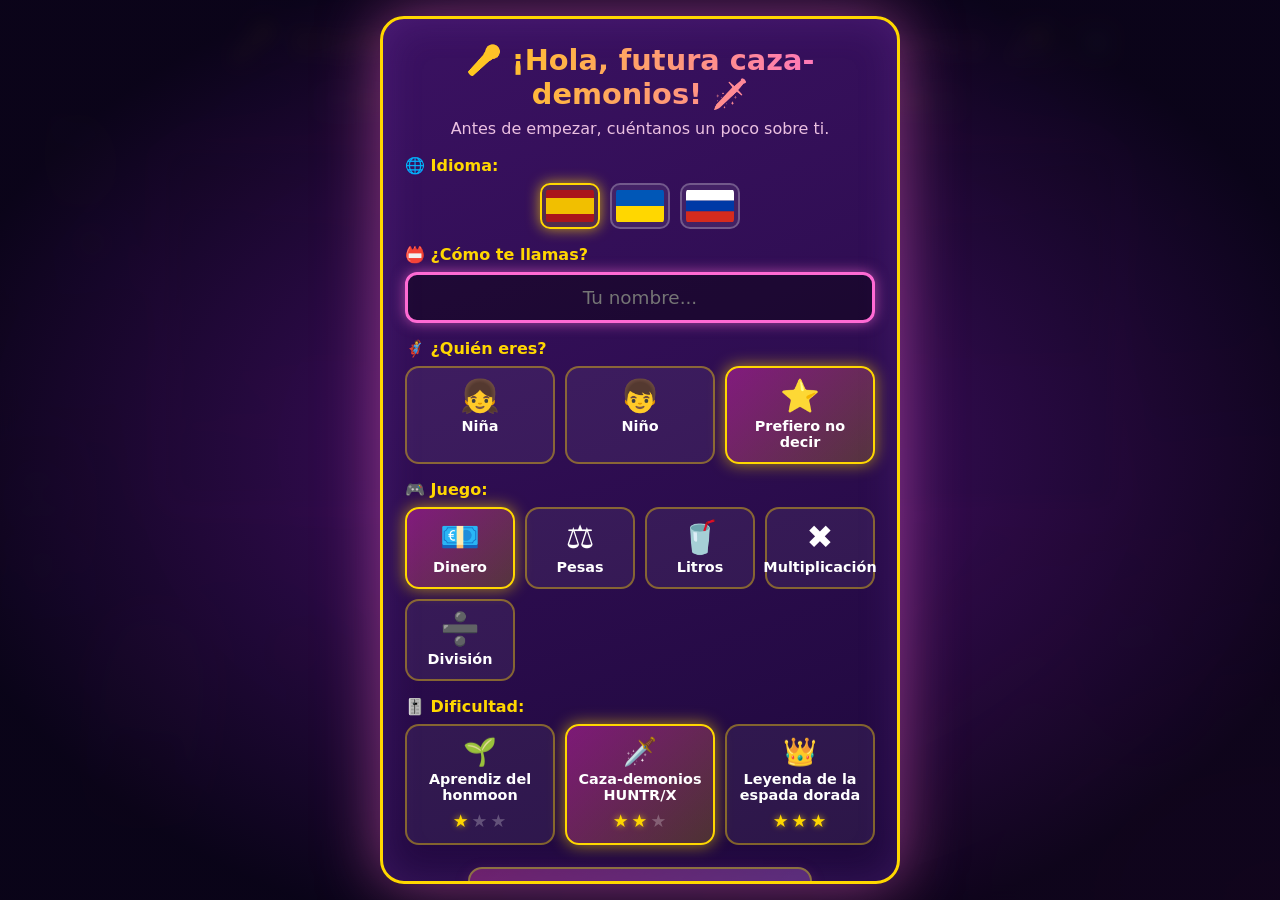
==== commit 85a8654b: "initial" ====
--- a/index.html
+++ b/index.html
@@ -452,5 +452,7 @@
   <script src="script.js"></script>
   <script src="weights-game.js"></script>
   <script src="volumes-game.js"></script>
+  <script src="multiplication-game.js"></script>
+  <script src="division-game.js"></script>
 </body>
 </html>
--- a/style.css
+++ b/style.css
@@ -1,14 +1,10 @@
-* {
-  box-sizing: border-box;
-  margin: 0;
-  padding: 0;
-}
-
-html,
-body {
+* { box-sizing: border-box; margin: 0; padding: 0; }
+
+html, body {
   min-height: 100vh;
-  font-family: "Trebuchet MS", "Comic Sans MS", system-ui, sans-serif;
-  background: radial-gradient(ellipse at top, #4a1070 0%, transparent 60%),
+  font-family: 'Trebuchet MS', 'Comic Sans MS', system-ui, sans-serif;
+  background:
+    radial-gradient(ellipse at top, #4a1070 0%, transparent 60%),
     radial-gradient(ellipse at bottom right, #d428a8 0%, transparent 50%),
     radial-gradient(ellipse at bottom left, #1a0838 0%, transparent 50%),
     linear-gradient(180deg, #2a0848 0%, #0a0418 100%);
@@ -20,10 +16,11 @@
 
 /* Зіркове тло */
 body::before {
-  content: "";
+  content: '';
   position: fixed;
   inset: 0;
-  background-image: radial-gradient(2px 2px at 10% 20%, #fff 50%, transparent),
+  background-image:
+    radial-gradient(2px 2px at 10% 20%, #fff 50%, transparent),
     radial-gradient(1px 1px at 30% 70%, #ffd700 50%, transparent),
     radial-gradient(2px 2px at 60% 30%, #fff 50%, transparent),
     radial-gradient(1px 1px at 80% 80%, #d4a8ff 50%, transparent),
@@ -36,12 +33,8 @@
 }
 
 @keyframes twinkle {
-  from {
-    opacity: 0.4;
-  }
-  to {
-    opacity: 1;
-  }
+  from { opacity: 0.4; }
+  to { opacity: 1; }
 }
 
 /* ===== Фон з персонажами ===== */
@@ -76,64 +69,16 @@
 .bg-demon {
   filter: blur(1px) drop-shadow(0 0 25px rgba(255, 32, 80, 0.55));
 }
-.bg-pos-1 {
-  top: 6%;
-  left: -2%;
-  width: 220px;
-  height: 264px;
-  transform: rotate(-8deg);
-  animation-delay: 0s;
-}
-.bg-pos-2 {
-  top: 14%;
-  right: -3%;
-  width: 250px;
-  height: 300px;
-  transform: rotate(10deg) scaleX(-1);
-  animation-delay: 2s;
-}
-.bg-pos-3 {
-  bottom: 8%;
-  left: 4%;
-  width: 200px;
-  height: 240px;
-  transform: rotate(6deg);
-  animation-delay: 4s;
-}
-.bg-pos-4 {
-  bottom: 12%;
-  right: 2%;
-  width: 230px;
-  height: 276px;
-  transform: rotate(-12deg);
-  animation-delay: 6s;
-}
-.bg-pos-5 {
-  top: 45%;
-  left: -4%;
-  width: 180px;
-  height: 216px;
-  transform: rotate(-4deg);
-  animation-delay: 3s;
-  opacity: 0.1;
-}
-.bg-pos-6 {
-  top: 50%;
-  right: -4%;
-  width: 200px;
-  height: 240px;
-  transform: rotate(8deg) scaleX(-1);
-  animation-delay: 5s;
-  opacity: 0.1;
-}
+.bg-pos-1 { top: 6%;  left: -2%;  width: 220px; height: 264px; transform: rotate(-8deg); animation-delay: 0s; }
+.bg-pos-2 { top: 14%; right: -3%; width: 250px; height: 300px; transform: rotate(10deg) scaleX(-1); animation-delay: 2s; }
+.bg-pos-3 { bottom: 8%; left: 4%; width: 200px; height: 240px; transform: rotate(6deg); animation-delay: 4s; }
+.bg-pos-4 { bottom: 12%; right: 2%; width: 230px; height: 276px; transform: rotate(-12deg); animation-delay: 6s; }
+.bg-pos-5 { top: 45%; left: -4%; width: 180px; height: 216px; transform: rotate(-4deg); animation-delay: 3s; opacity: 0.1; }
+.bg-pos-6 { top: 50%; right: -4%; width: 200px; height: 240px; transform: rotate(8deg) scaleX(-1); animation-delay: 5s; opacity: 0.1; }
 
 @keyframes bgFloat {
-  from {
-    transform: translateY(0) rotate(var(--r, 0deg));
-  }
-  to {
-    transform: translateY(-18px) rotate(var(--r, 0deg));
-  }
+  from { transform: translateY(0) rotate(var(--r, 0deg)); }
+  to   { transform: translateY(-18px) rotate(var(--r, 0deg)); }
 }
 
 .honmoon-bg {
@@ -144,47 +89,18 @@
   text-shadow: 0 0 30px #ffd700, 0 0 60px #ff6ad4;
   animation: honmoonShine 3s ease-in-out infinite alternate;
 }
-.honmoon-pos-1 {
-  top: 22%;
-  left: 30%;
-}
-.honmoon-pos-2 {
-  top: 70%;
-  left: 22%;
-  font-size: 36px;
-  animation-delay: 1s;
-}
-.honmoon-pos-3 {
-  top: 30%;
-  right: 28%;
-  font-size: 56px;
-  animation-delay: 0.5s;
-}
-.honmoon-pos-4 {
-  bottom: 30%;
-  right: 32%;
-  font-size: 40px;
-  animation-delay: 1.5s;
-}
+.honmoon-pos-1 { top: 22%; left: 30%; }
+.honmoon-pos-2 { top: 70%; left: 22%; font-size: 36px; animation-delay: 1s; }
+.honmoon-pos-3 { top: 30%; right: 28%; font-size: 56px; animation-delay: 0.5s; }
+.honmoon-pos-4 { bottom: 30%; right: 32%; font-size: 40px; animation-delay: 1.5s; }
 @keyframes honmoonShine {
-  from {
-    opacity: 0.15;
-    transform: scale(0.95) rotate(-5deg);
-  }
-  to {
-    opacity: 0.45;
-    transform: scale(1.1) rotate(5deg);
-  }
+  from { opacity: 0.15; transform: scale(0.95) rotate(-5deg); }
+  to   { opacity: 0.45; transform: scale(1.1) rotate(5deg); }
 }
 
 @media (max-width: 700px) {
-  .bg-pos-5,
-  .bg-pos-6 {
-    display: none;
-  }
-  .bg-char {
-    opacity: 0.1;
-  }
+  .bg-pos-5, .bg-pos-6 { display: none; }
+  .bg-char { opacity: 0.1; }
 }
 
 .app {
@@ -204,10 +120,9 @@
 /* ===== Settings button + player chip ===== */
 .settings-btn {
   position: absolute;
-  top: 0;
-  right: 0;
-  background: rgba(255, 255, 255, 0.08);
-  border: 2px solid rgba(255, 215, 0, 0.5);
+  top: 0; right: 0;
+  background: rgba(255,255,255,0.08);
+  border: 2px solid rgba(255,215,0,0.5);
   color: #ffd700;
   border-radius: 12px;
   width: 46px;
@@ -224,13 +139,8 @@
   box-shadow: 0 0 16px rgba(255, 215, 0, 0.6);
   background: rgba(255, 215, 0, 0.15);
 }
-.challenge-btn {
-  right: 56px;
-  color: #ffd700;
-}
-.challenge-btn:hover {
-  transform: scale(1.1);
-}
+.challenge-btn { right: 56px; color: #ffd700; }
+.challenge-btn:hover { transform: scale(1.1); }
 body.challenge-active .challenge-btn {
   background: linear-gradient(135deg, #ffd700, #ff6ad4);
   color: #1a0838;
@@ -239,24 +149,17 @@
   animation: pulse 1.8s infinite;
 }
 /* У режимі челенджу не можна пропустити раунд */
-body.challenge-active .next-round-wrap {
-  display: none;
-}
+body.challenge-active .next-round-wrap { display: none; }
 
 /* ===== Конфіг челенджу ===== */
-.challenge-card {
-  max-width: 560px;
-}
-.challenge-goals {
-  display: grid;
-  gap: 8px;
-}
+.challenge-card { max-width: 560px; }
+.challenge-goals { display: grid; gap: 8px; }
 .challenge-goal-row {
   display: grid;
   grid-template-columns: auto 1fr auto;
   gap: 12px;
   align-items: center;
-  background: rgba(0, 0, 0, 0.3);
+  background: rgba(0,0,0,0.3);
   border: 2px solid rgba(255, 215, 0, 0.3);
   border-radius: 12px;
   padding: 10px 14px;
@@ -264,20 +167,15 @@
 }
 .challenge-goal-row.on {
   border-color: #ffd700;
-  background: linear-gradient(
-    135deg,
-    rgba(212, 40, 168, 0.2),
-    rgba(255, 215, 0, 0.1)
-  );
+  background: linear-gradient(135deg, rgba(212,40,168,0.2), rgba(255,215,0,0.1));
 }
 .challenge-goal-row .row-toggle {
-  width: 24px;
-  height: 24px;
+  width: 24px; height: 24px;
   cursor: pointer;
   appearance: none;
-  border: 3px solid rgba(255, 215, 0, 0.5);
+  border: 3px solid rgba(255,215,0,0.5);
   border-radius: 6px;
-  background: rgba(0, 0, 0, 0.4);
+  background: rgba(0,0,0,0.4);
   display: inline-flex;
   align-items: center;
   justify-content: center;
@@ -289,11 +187,7 @@
   border-color: #fff;
 }
 .challenge-goal-row .row-toggle:checked::after {
-  content: "✓";
-  color: #1a0838;
-  font-weight: 900;
-  font-size: 1rem;
-  line-height: 1;
+  content: '✓'; color: #1a0838; font-weight: 900; font-size: 1rem; line-height: 1;
 }
 .challenge-goal-row .row-label {
   display: flex;
@@ -302,36 +196,26 @@
   font-weight: bold;
   color: #ffd4f0;
 }
-.challenge-goal-row .row-label .game-icon {
-  font-size: 1.3rem;
-}
+.challenge-goal-row .row-label .game-icon { font-size: 1.3rem; }
 .challenge-goal-row .row-goal {
   width: 78px;
   padding: 8px 10px;
   font-size: 1.05rem;
   border-radius: 10px;
   border: 2px solid #ffd700;
-  background: rgba(0, 0, 0, 0.4);
+  background: rgba(0,0,0,0.4);
   color: #ffd700;
   text-align: center;
   font-family: inherit;
   font-weight: bold;
 }
-.challenge-goal-row .row-goal:focus {
-  outline: none;
-  border-color: #ff6ad4;
-  box-shadow: 0 0 10px #ff6ad4;
-}
-.challenge-goal-row.off {
-  opacity: 0.5;
-}
+.challenge-goal-row .row-goal:focus { outline: none; border-color: #ff6ad4; box-shadow: 0 0 10px #ff6ad4; }
+.challenge-goal-row.off { opacity: 0.5; }
 
 /* ===== Підсумок ===== */
-.summary-card {
-  max-width: 600px;
-}
+.summary-card { max-width: 600px; }
 .summary-body {
-  background: rgba(0, 0, 0, 0.35);
+  background: rgba(0,0,0,0.35);
   border-radius: 14px;
   padding: 14px 18px;
   margin: 14px 0;
@@ -341,11 +225,7 @@
   padding-bottom: 14px;
   border-bottom: 1px dashed rgba(255, 215, 0, 0.25);
 }
-.summary-game:last-child {
-  border-bottom: none;
-  margin-bottom: 0;
-  padding-bottom: 0;
-}
+.summary-game:last-child { border-bottom: none; margin-bottom: 0; padding-bottom: 0; }
 .summary-game-head {
   display: flex;
   justify-content: space-between;
@@ -354,12 +234,8 @@
   font-weight: 900;
   color: #ffd700;
 }
-.summary-game-head .game-title {
-  font-size: 1.05rem;
-}
-.summary-game-head .game-total {
-  font-size: 1rem;
-}
+.summary-game-head .game-title { font-size: 1.05rem; }
+.summary-game-head .game-total { font-size: 1rem; }
 .summary-task {
   display: grid;
   grid-template-columns: 1fr auto auto;
@@ -372,21 +248,13 @@
   font-weight: bold;
   color: #6affd4;
 }
-.summary-task.poor .task-pct {
-  color: #ff8a8a;
-}
-.summary-task.ok .task-pct {
-  color: #ffd700;
-}
+.summary-task.poor .task-pct { color: #ff8a8a; }
+.summary-task.ok   .task-pct { color: #ffd700; }
 .summary-overall {
   text-align: center;
   padding: 12px;
   margin-top: 8px;
-  background: linear-gradient(
-    135deg,
-    rgba(212, 40, 168, 0.3),
-    rgba(255, 215, 0, 0.15)
-  );
+  background: linear-gradient(135deg, rgba(212,40,168,0.3), rgba(255,215,0,0.15));
   border: 2px solid #ffd700;
   border-radius: 12px;
   font-weight: 900;
@@ -394,16 +262,56 @@
   color: #fff;
 }
 
+/* ===== Великий рівняння-блок для гри множення/ділення ===== */
+.big-equation {
+  display: inline-flex;
+  align-items: center;
+  gap: 12px;
+  font-size: clamp(1.6rem, 6vw, 3.2rem);
+  font-weight: 900;
+  padding: 14px 22px;
+  background: rgba(0,0,0,0.35);
+  border: 3px solid #ffd700;
+  border-radius: 18px;
+  box-shadow: 0 0 30px rgba(255,215,0,0.35), inset 0 0 20px rgba(154,74,212,0.2);
+  color: #fff;
+  letter-spacing: 1px;
+  flex-wrap: wrap;
+  justify-content: center;
+  max-width: 100%;
+}
+.big-equation .eq-op {
+  background: linear-gradient(135deg, #d428a8, #9a4ad4);
+  color: #fff;
+  padding: 6px 18px;
+  border-radius: 12px;
+  border: 2px solid #fff;
+  min-width: 56px;
+  text-align: center;
+  text-shadow: 0 2px 4px rgba(0,0,0,0.5);
+}
+.big-equation .eq-sign {
+  color: #ffd700;
+  font-size: 0.85em;
+  padding: 0 4px;
+  text-shadow: 0 0 8px rgba(255,215,0,0.7);
+}
+.big-equation .qmark {
+  background: linear-gradient(135deg, #ffd700, #ff6ad4);
+  color: #1a0838;
+  animation: pulse 1.5s infinite;
+}
+@media (max-height: 620px) {
+  .big-equation { font-size: clamp(1.2rem, 4vw, 1.8rem); padding: 8px 14px; gap: 8px; }
+  .big-equation .eq-op { padding: 4px 12px; min-width: 42px; }
+}
+
 /* Транзишен між іграми в челенджі */
 .challenge-transition {
   position: fixed;
   inset: 0;
   z-index: 150;
-  background: radial-gradient(
-    ellipse at center,
-    rgba(74, 16, 112, 0.95) 0%,
-    rgba(10, 4, 24, 0.85) 80%
-  );
+  background: radial-gradient(ellipse at center, rgba(74, 16, 112, 0.95) 0%, rgba(10, 4, 24, 0.85) 80%);
   display: flex;
   align-items: center;
   justify-content: center;
@@ -415,25 +323,17 @@
   font-size: clamp(1.4rem, 4vw, 2.4rem);
   font-weight: 900;
   color: #fff;
-  background: rgba(20, 8, 40, 0.85);
+  background: rgba(20,8,40,0.85);
   border: 4px solid #ffd700;
   border-radius: 20px;
   padding: 24px 36px;
   box-shadow: 0 0 50px rgba(255, 215, 0, 0.7);
 }
 @keyframes transitionFlash {
-  0% {
-    opacity: 0;
-  }
-  20% {
-    opacity: 1;
-  }
-  80% {
-    opacity: 1;
-  }
-  100% {
-    opacity: 0;
-  }
+  0%   { opacity: 0; }
+  20%  { opacity: 1; }
+  80%  { opacity: 1; }
+  100% { opacity: 0; }
 }
 .player-chip {
   display: inline-flex;
@@ -447,21 +347,15 @@
   font-weight: bold;
   backdrop-filter: blur(6px);
 }
-.player-chip[hidden] {
-  display: none;
-}
-.player-avatar {
-  font-size: 1.3rem;
-}
-.player-name {
-  color: #ffd700;
-}
+.player-chip[hidden] { display: none; }
+.player-avatar { font-size: 1.3rem; }
+.player-name { color: #ffd700; }
 .player-diff {
   font-size: 0.85rem;
   opacity: 0.85;
   color: #ffd4f0;
   padding-left: 8px;
-  border-left: 1px solid rgba(255, 255, 255, 0.2);
+  border-left: 1px solid rgba(255,255,255,0.2);
 }
 
 .welcome-actions {
@@ -484,16 +378,12 @@
   box-sizing: border-box;
   margin: 0;
 }
-.welcome-actions .welcome-start {
-  font-size: 1.1rem;
-}
+.welcome-actions .welcome-start { font-size: 1.1rem; }
 .welcome-cancel {
   background: linear-gradient(135deg, #4a2070, #2a1048);
   border-color: #9a4ad4;
 }
-.welcome-cancel[hidden] {
-  display: none;
-}
+.welcome-cancel[hidden] { display: none; }
 
 /* ===== Прогрес-бар цілей ===== */
 .goals-bar {
@@ -508,7 +398,7 @@
   display: inline-flex;
   align-items: center;
   gap: 8px;
-  background: rgba(0, 0, 0, 0.35);
+  background: rgba(0,0,0,0.35);
   border: 2px solid rgba(255, 215, 0, 0.4);
   border-radius: 14px;
   padding: 6px 12px;
@@ -518,34 +408,20 @@
 .goal-chip.done {
   border-color: #6aff8c;
   box-shadow: 0 0 12px rgba(106, 255, 140, 0.5);
-  background: linear-gradient(
-    135deg,
-    rgba(40, 140, 60, 0.4),
-    rgba(20, 80, 30, 0.4)
-  );
-}
-.goal-icon {
-  font-size: 1.1rem;
-}
-.goal-label {
-  font-weight: bold;
-  color: #ffd4f0;
-}
-.goal-count {
-  color: #ffd700;
-  font-weight: bold;
-}
+  background: linear-gradient(135deg, rgba(40, 140, 60, 0.4), rgba(20, 80, 30, 0.4));
+}
+.goal-icon { font-size: 1.1rem; }
+.goal-label { font-weight: bold; color: #ffd4f0; }
+.goal-count { color: #ffd700; font-weight: bold; }
 .goal-bar {
-  width: 60px;
-  height: 6px;
-  background: rgba(255, 255, 255, 0.15);
+  width: 60px; height: 6px;
+  background: rgba(255,255,255,0.15);
   border-radius: 4px;
   overflow: hidden;
   display: inline-block;
 }
 .goal-fill {
-  display: block;
-  height: 100%;
+  display: block; height: 100%;
   background: linear-gradient(90deg, #ffd700, #ff6ad4);
   transition: width 0.4s ease;
 }
@@ -561,10 +437,7 @@
 }
 
 /* Налаштування цілей у модалці */
-.parents-section {
-  padding-top: 12px;
-  border-top: 1px dashed rgba(255, 215, 0, 0.25);
-}
+.parents-section { padding-top: 12px; border-top: 1px dashed rgba(255, 215, 0, 0.25); }
 .parents-hint {
   font-size: 0.82rem;
   opacity: 0.75;
@@ -580,41 +453,28 @@
   grid-template-columns: 1fr repeat(3, 1fr);
   gap: 6px;
   align-items: center;
-  background: rgba(0, 0, 0, 0.25);
+  background: rgba(0,0,0,0.25);
   border-radius: 10px;
   padding: 6px 10px;
 }
-.parents-row .game-name {
-  font-weight: bold;
-  color: #ffd4f0;
-  font-size: 0.9rem;
-}
+.parents-row .game-name { font-weight: bold; color: #ffd4f0; font-size: 0.9rem; }
 .parents-row input[type="number"] {
   width: 100%;
   padding: 6px 8px;
   font-size: 0.95rem;
   border-radius: 8px;
   border: 2px solid rgba(255, 215, 0, 0.4);
-  background: rgba(0, 0, 0, 0.35);
+  background: rgba(0,0,0,0.35);
   color: #ffd700;
   text-align: center;
   font-family: inherit;
   font-weight: bold;
 }
-.parents-row input[type="number"]:focus {
-  outline: none;
-  border-color: #ff6ad4;
-}
-
-.gender-grid.two-col {
-  grid-template-columns: repeat(2, 1fr);
-}
-.gender-grid.three-col {
-  grid-template-columns: repeat(3, 1fr);
-}
-.game-card .gender-emoji {
-  font-size: 2rem;
-}
+.parents-row input[type="number"]:focus { outline: none; border-color: #ff6ad4; }
+
+.gender-grid.two-col   { grid-template-columns: repeat(2, 1fr); }
+.gender-grid.three-col { grid-template-columns: repeat(auto-fit, minmax(110px, 1fr)); }
+.game-card .gender-emoji { font-size: 2rem; }
 
 /* ===== Гра ваг — SVG-гирка (kettlebell) ===== */
 .weight-item {
@@ -630,7 +490,7 @@
   width: 100%;
   height: 100%;
   color: var(--w-bg, #d428a8);
-  filter: drop-shadow(0 4px 8px rgba(0, 0, 0, 0.45));
+  filter: drop-shadow(0 4px 8px rgba(0,0,0,0.45));
 }
 .weight-item .w-label {
   position: absolute;
@@ -645,45 +505,21 @@
   border-radius: 9px;
   border: 2px solid #ffd700;
   white-space: nowrap;
-  box-shadow: 0 2px 4px rgba(0, 0, 0, 0.35);
+  box-shadow: 0 2px 4px rgba(0,0,0,0.35);
   letter-spacing: 0.3px;
   pointer-events: none;
 }
-.weight-item.size-14 {
-  width: 58px;
-  height: 70px;
-  --w-bg: #28a8d4;
-}
-.weight-item.size-12 {
-  width: 86px;
-  height: 104px;
-  --w-bg: #d428a8;
-}
-.weight-item.size-1 {
-  width: 118px;
-  height: 142px;
-  --w-bg: #d49a28;
-}
-.weight-item.size-14 .w-label {
-  font-size: 0.72rem;
-  padding: 2px 6px;
-  border-width: 1.5px;
-}
-.weight-item.size-1 .w-label {
-  font-size: 1.1rem;
-  padding: 4px 14px;
-}
-.weight-item:hover {
-  transform: translateY(-4px);
-  filter: drop-shadow(0 0 12px var(--w-bg));
-}
+.weight-item.size-14 { width: 58px;  height: 70px;  --w-bg: #28a8d4; }
+.weight-item.size-12 { width: 86px;  height: 104px; --w-bg: #d428a8; }
+.weight-item.size-1  { width: 118px; height: 142px; --w-bg: #d49a28; }
+.weight-item.size-14 .w-label { font-size: 0.72rem; padding: 2px 6px; border-width: 1.5px; }
+.weight-item.size-1  .w-label { font-size: 1.1rem; padding: 4px 14px; }
+.weight-item:hover { transform: translateY(-4px); filter: drop-shadow(0 0 12px var(--w-bg)); }
 .weight-item.selected {
   animation: pulse 1s infinite;
   filter: drop-shadow(0 0 14px #ffd700) drop-shadow(0 0 22px #ff6ad4);
 }
-.weight-tray .weight-item {
-  cursor: pointer;
-}
+.weight-tray .weight-item { cursor: pointer; }
 
 /* ===== Пляшка для гри літрів — те ж позиціонування, що й weight-item ===== */
 .volume-item {
@@ -699,14 +535,14 @@
   width: 100%;
   height: 100%;
   color: var(--w-bg, #28a8d4);
-  filter: drop-shadow(0 4px 8px rgba(0, 0, 0, 0.45));
+  filter: drop-shadow(0 4px 8px rgba(0,0,0,0.45));
 }
 .volume-item .w-label {
   position: absolute;
   top: 64%;
   left: 50%;
   transform: translate(-50%, -50%);
-  background: rgba(255, 255, 255, 0.96);
+  background: rgba(255,255,255,0.96);
   color: #1a0838;
   font-weight: 900;
   font-size: 0.95rem;
@@ -714,37 +550,15 @@
   border-radius: 9px;
   border: 2px solid #ffd700;
   white-space: nowrap;
-  box-shadow: 0 2px 4px rgba(0, 0, 0, 0.35);
+  box-shadow: 0 2px 4px rgba(0,0,0,0.35);
   pointer-events: none;
 }
-.volume-item.size-14 {
-  width: 58px;
-  height: 70px;
-  --w-bg: #6ad4d4;
-}
-.volume-item.size-12 {
-  width: 86px;
-  height: 104px;
-  --w-bg: #28a8d4;
-}
-.volume-item.size-1 {
-  width: 118px;
-  height: 142px;
-  --w-bg: #d44878;
-}
-.volume-item.size-14 .w-label {
-  font-size: 0.72rem;
-  padding: 2px 6px;
-  border-width: 1.5px;
-}
-.volume-item.size-1 .w-label {
-  font-size: 1.1rem;
-  padding: 4px 14px;
-}
-.volume-item:hover {
-  transform: translateY(-4px);
-  filter: drop-shadow(0 0 12px var(--w-bg));
-}
+.volume-item.size-14 { width: 58px;  height: 70px;  --w-bg: #6ad4d4; }
+.volume-item.size-12 { width: 86px;  height: 104px; --w-bg: #28a8d4; }
+.volume-item.size-1  { width: 118px; height: 142px; --w-bg: #d44878; }
+.volume-item.size-14 .w-label { font-size: 0.72rem; padding: 2px 6px; border-width: 1.5px; }
+.volume-item.size-1  .w-label { font-size: 1.1rem; padding: 4px 14px; }
+.volume-item:hover { transform: translateY(-4px); filter: drop-shadow(0 0 12px var(--w-bg)); }
 .volume-item.selected {
   animation: pulse 1s infinite;
   filter: drop-shadow(0 0 14px #ffd700) drop-shadow(0 0 22px #ff6ad4);
@@ -758,29 +572,21 @@
   justify-content: center;
 }
 .frac-btn {
-  background: rgba(0, 0, 0, 0.4);
+  background: rgba(0,0,0,0.4);
   color: #ffd700;
-  border: 3px solid rgba(255, 215, 0, 0.5);
+  border: 3px solid rgba(255,215,0,0.5);
   border-radius: 12px;
   padding: 8px 14px;
   font-size: 1.1rem;
   font-weight: bold;
   font-family: inherit;
   cursor: pointer;
-  transition: transform 0.15s, border-color 0.15s, background 0.15s,
-    box-shadow 0.15s;
+  transition: transform 0.15s, border-color 0.15s, background 0.15s, box-shadow 0.15s;
   min-width: 60px;
 }
-.frac-btn:hover {
-  transform: translateY(-2px);
-  border-color: #ffd700;
-}
+.frac-btn:hover { transform: translateY(-2px); border-color: #ffd700; }
 .frac-btn.active {
-  background: linear-gradient(
-    135deg,
-    rgba(212, 40, 168, 0.4),
-    rgba(255, 215, 0, 0.2)
-  );
+  background: linear-gradient(135deg, rgba(212,40,168,0.4), rgba(255,215,0,0.2));
   border-color: #ffd700;
   box-shadow: 0 0 14px rgba(255, 215, 0, 0.7);
   color: #fff;
@@ -792,13 +598,13 @@
   gap: 8px;
   flex-wrap: wrap;
   justify-content: center;
-  background: rgba(0, 0, 0, 0.25);
+  background: rgba(0,0,0,0.25);
   padding: 8px 14px;
   border-radius: 14px;
   border: 2px solid rgba(255, 215, 0, 0.4);
 }
 .frac-select {
-  background: rgba(0, 0, 0, 0.4);
+  background: rgba(0,0,0,0.4);
   color: #ffd700;
   border: 3px solid #ffd700;
   border-radius: 12px;
@@ -808,10 +614,7 @@
   font-family: inherit;
   cursor: pointer;
 }
-.frac-select:focus {
-  outline: none;
-  border-color: #ff6ad4;
-}
+.frac-select:focus { outline: none; border-color: #ff6ad4; }
 
 /* Зірки рівня складності */
 .diff-stars {
@@ -830,25 +633,19 @@
   color: #ffd700;
   text-shadow: 0 0 6px rgba(255, 215, 0, 0.7);
 }
-.diff-card .gender-emoji {
-  font-size: 1.7rem;
-}
-.player-diff .diff-stars {
-  font-size: 0.85rem;
-  margin: 0 0 0 4px;
-}
+.diff-card .gender-emoji { font-size: 1.7rem; }
+.player-diff .diff-stars { font-size: 0.85rem; margin: 0 0 0 4px; }
 
 .lang-switcher {
   position: absolute;
-  top: 0;
-  right: 0;
+  top: 0; right: 0;
   display: flex;
   gap: 8px;
   z-index: 5;
 }
 .flag {
-  background: rgba(255, 255, 255, 0.08);
-  border: 2px solid rgba(255, 255, 255, 0.25);
+  background: rgba(255,255,255,0.08);
+  border: 2px solid rgba(255,255,255,0.25);
   border-radius: 10px;
   padding: 4px;
   cursor: pointer;
@@ -857,25 +654,15 @@
   justify-content: center;
   transition: transform 0.15s, border-color 0.15s, box-shadow 0.15s;
 }
-.flag:hover {
-  transform: translateY(-2px);
-  border-color: #ffd700;
-}
+.flag:hover { transform: translateY(-2px); border-color: #ffd700; }
 .flag.active {
   border-color: #ffd700;
   box-shadow: 0 0 14px rgba(255, 215, 0, 0.7);
   background: rgba(255, 215, 0, 0.15);
 }
-.flag svg {
-  display: block;
-  border-radius: 4px;
-}
+.flag svg { display: block; border-radius: 4px; }
 @media (max-width: 600px) {
-  .lang-switcher {
-    position: static;
-    justify-content: center;
-    margin-bottom: 10px;
-  }
+  .lang-switcher { position: static; justify-content: center; margin-bottom: 10px; }
 }
 
 h1 {
@@ -892,9 +679,7 @@
 }
 
 @keyframes shine {
-  to {
-    background-position: 300% 0;
-  }
+  to { background-position: 300% 0; }
 }
 
 .difficulty-wrap {
@@ -909,7 +694,7 @@
   font-weight: bold;
   color: #ffd4f0;
   letter-spacing: 0.5px;
-  text-shadow: 0 2px 6px rgba(0, 0, 0, 0.6);
+  text-shadow: 0 2px 6px rgba(0,0,0,0.6);
 }
 .difficulty-switcher {
   display: flex;
@@ -918,8 +703,8 @@
   justify-content: center;
 }
 .diff-btn {
-  background: rgba(255, 255, 255, 0.08);
-  border: 2px solid rgba(255, 255, 255, 0.25);
+  background: rgba(255,255,255,0.08);
+  border: 2px solid rgba(255,255,255,0.25);
   color: #fff;
   padding: 8px 14px;
   border-radius: 12px;
@@ -930,25 +715,15 @@
   display: inline-flex;
   align-items: center;
   gap: 6px;
-  transition: transform 0.15s, border-color 0.15s, box-shadow 0.15s,
-    background 0.15s;
-}
-.diff-btn:hover {
-  transform: translateY(-2px);
-  border-color: #ffd700;
-}
+  transition: transform 0.15s, border-color 0.15s, box-shadow 0.15s, background 0.15s;
+}
+.diff-btn:hover { transform: translateY(-2px); border-color: #ffd700; }
 .diff-btn.active {
   border-color: #ffd700;
-  background: linear-gradient(
-    135deg,
-    rgba(212, 40, 168, 0.5),
-    rgba(255, 215, 0, 0.25)
-  );
+  background: linear-gradient(135deg, rgba(212, 40, 168, 0.5), rgba(255, 215, 0, 0.25));
   box-shadow: 0 0 16px rgba(255, 215, 0, 0.6);
 }
-.diff-btn .diff-emoji {
-  font-size: 1.2rem;
-}
+.diff-btn .diff-emoji { font-size: 1.2rem; }
 
 .stats {
   display: flex;
@@ -958,7 +733,7 @@
 }
 
 .stat {
-  background: rgba(255, 255, 255, 0.1);
+  background: rgba(255,255,255,0.1);
   border: 2px solid rgba(255, 106, 212, 0.4);
   border-radius: 14px;
   padding: 8px 16px;
@@ -966,18 +741,14 @@
   font-size: 1rem;
   backdrop-filter: blur(6px);
 }
-.stat span {
-  color: #ffd700;
-  font-size: 1.2rem;
-}
+.stat span { color: #ffd700; font-size: 1.2rem; }
 
 .task-card {
   background: rgba(20, 8, 40, 0.7);
   border: 3px solid #d428a8;
   border-radius: 22px;
   padding: 22px;
-  box-shadow: 0 0 40px rgba(212, 40, 168, 0.35),
-    inset 0 0 30px rgba(154, 74, 212, 0.15);
+  box-shadow: 0 0 40px rgba(212, 40, 168, 0.35), inset 0 0 30px rgba(154, 74, 212, 0.15);
   backdrop-filter: blur(10px);
 }
 
@@ -1013,27 +784,20 @@
   justify-content: center;
   align-items: center;
   padding: 14px;
-  background: rgba(0, 0, 0, 0.25);
+  background: rgba(0,0,0,0.25);
   border-radius: 14px;
   margin-bottom: 14px;
 }
 
 /* Монети */
 .coin {
-  width: 60px;
-  height: 60px;
+  width: 60px; height: 60px;
   cursor: pointer;
   transition: transform 0.15s, filter 0.15s;
-  filter: drop-shadow(0 4px 6px rgba(0, 0, 0, 0.5));
-}
-.coin:hover,
-.coin:focus {
-  transform: translateY(-4px) scale(1.08);
-  filter: drop-shadow(0 8px 12px rgba(255, 215, 0, 0.6));
-}
-.coin:active {
-  transform: scale(0.95);
-}
+  filter: drop-shadow(0 4px 6px rgba(0,0,0,0.5));
+}
+.coin:hover, .coin:focus { transform: translateY(-4px) scale(1.08); filter: drop-shadow(0 8px 12px rgba(255, 215, 0, 0.6)); }
+.coin:active { transform: scale(0.95); }
 .coin.selected {
   filter: drop-shadow(0 0 12px #ffd700) drop-shadow(0 0 20px #ff6ad4);
   animation: pulse 1s infinite;
@@ -1041,31 +805,21 @@
 
 /* Банкноти */
 .note {
-  width: 120px;
-  height: 60px;
+  width: 120px; height: 60px;
   cursor: pointer;
   transition: transform 0.15s, filter 0.15s;
-  filter: drop-shadow(0 4px 8px rgba(0, 0, 0, 0.5));
-}
-.note:hover {
-  transform: translateY(-4px) scale(1.05);
-}
-.note:active {
-  transform: scale(0.96);
-}
+  filter: drop-shadow(0 4px 8px rgba(0,0,0,0.5));
+}
+.note:hover { transform: translateY(-4px) scale(1.05); }
+.note:active { transform: scale(0.96); }
 .note.selected {
   filter: drop-shadow(0 0 14px #ffd700) drop-shadow(0 0 22px #ff6ad4);
   animation: pulse 1s infinite;
 }
 
 @keyframes pulse {
-  0%,
-  100% {
-    transform: scale(1);
-  }
-  50% {
-    transform: scale(1.07);
-  }
+  0%, 100% { transform: scale(1); }
+  50% { transform: scale(1.07); }
 }
 
 .controls {
@@ -1089,13 +843,8 @@
   box-shadow: 0 4px 14px rgba(212, 40, 168, 0.5);
   font-family: inherit;
 }
-.btn:hover {
-  transform: translateY(-2px);
-  box-shadow: 0 8px 22px rgba(255, 215, 0, 0.5);
-}
-.btn:active {
-  transform: scale(0.97);
-}
+.btn:hover { transform: translateY(-2px); box-shadow: 0 8px 22px rgba(255, 215, 0, 0.5); }
+.btn:active { transform: scale(0.97); }
 .btn.secondary {
   background: linear-gradient(135deg, #4a2070, #2a1048);
   border-color: #9a4ad4;
@@ -1114,7 +863,7 @@
 }
 .current-sum .val {
   font-size: 1.6rem;
-  background: rgba(255, 215, 0, 0.15);
+  background: rgba(255,215,0,0.15);
   padding: 4px 14px;
   border-radius: 10px;
   border: 2px solid #ffd700;
@@ -1126,26 +875,17 @@
   padding: 10px 12px;
   border-radius: 12px;
   border: 3px solid #ffd700;
-  background: rgba(0, 0, 0, 0.4);
+  background: rgba(0,0,0,0.4);
   color: #ffd700;
   text-align: center;
   width: 90px;
   font-family: inherit;
   font-weight: bold;
 }
-input.answer:focus {
-  outline: none;
-  border-color: #ff6ad4;
-  box-shadow: 0 0 12px #ff6ad4;
-}
+input.answer:focus { outline: none; border-color: #ff6ad4; box-shadow: 0 0 12px #ff6ad4; }
 input.answer::-webkit-outer-spin-button,
-input.answer::-webkit-inner-spin-button {
-  -webkit-appearance: none;
-  margin: 0;
-}
-input.answer {
-  -moz-appearance: textfield;
-}
+input.answer::-webkit-inner-spin-button { -webkit-appearance: none; margin: 0; }
+input.answer { -moz-appearance: textfield; }
 
 .dual-input {
   display: inline-flex;
@@ -1153,7 +893,7 @@
   gap: 8px;
   flex-wrap: wrap;
   justify-content: center;
-  background: rgba(0, 0, 0, 0.25);
+  background: rgba(0,0,0,0.25);
   padding: 8px 14px;
   border-radius: 14px;
   border: 2px solid rgba(255, 215, 0, 0.4);
@@ -1171,25 +911,15 @@
   font-weight: bold;
   margin-top: 8px;
 }
-.feedback.ok {
-  color: #6aff8c;
-  text-shadow: 0 0 8px #6aff8c;
-}
-.feedback.bad {
-  color: #ff6a8c;
-  text-shadow: 0 0 8px #ff6a8c;
-}
+.feedback.ok { color: #6aff8c; text-shadow: 0 0 8px #6aff8c; }
+.feedback.bad { color: #ff6a8c; text-shadow: 0 0 8px #ff6a8c; }
 
 /* ===== Welcome modal ===== */
 .welcome-overlay {
   position: fixed;
   inset: 0;
   z-index: 200;
-  background: radial-gradient(
-    ellipse at center,
-    rgba(74, 16, 112, 0.95) 0%,
-    rgba(10, 4, 24, 0.97) 80%
-  );
+  background: radial-gradient(ellipse at center, rgba(74, 16, 112, 0.95) 0%, rgba(10, 4, 24, 0.97) 80%);
   backdrop-filter: blur(8px);
   display: flex;
   align-items: center;
@@ -1197,24 +927,11 @@
   padding: 20px;
   animation: welcomeFadeIn 0.4s ease-out;
 }
-.welcome-overlay[hidden] {
-  display: none;
-}
-@keyframes welcomeFadeIn {
-  from {
-    opacity: 0;
-  }
-  to {
-    opacity: 1;
-  }
-}
+.welcome-overlay[hidden] { display: none; }
+@keyframes welcomeFadeIn { from { opacity: 0; } to { opacity: 1; } }
 
 .welcome-card {
-  background: linear-gradient(
-    160deg,
-    rgba(60, 18, 100, 0.97),
-    rgba(30, 8, 60, 0.97)
-  );
+  background: linear-gradient(160deg, rgba(60, 18, 100, 0.97), rgba(30, 8, 60, 0.97));
   border: 3px solid #ffd700;
   border-radius: 24px;
   padding: 24px 22px;
@@ -1223,361 +940,107 @@
   max-height: calc(100vh - 32px);
   overflow-y: auto;
   -webkit-overflow-scrolling: touch;
-  box-shadow: 0 0 60px rgba(255, 106, 212, 0.5),
-    inset 0 0 40px rgba(154, 74, 212, 0.2);
+  box-shadow: 0 0 60px rgba(255, 106, 212, 0.5), inset 0 0 40px rgba(154, 74, 212, 0.2);
   animation: welcomePopIn 0.5s cubic-bezier(0.34, 1.56, 0.64, 1);
 }
-.welcome-card::-webkit-scrollbar {
-  width: 8px;
-}
-.welcome-card::-webkit-scrollbar-thumb {
-  background: rgba(255, 215, 0, 0.4);
-  border-radius: 4px;
-}
+.welcome-card::-webkit-scrollbar { width: 8px; }
+.welcome-card::-webkit-scrollbar-thumb { background: rgba(255, 215, 0, 0.4); border-radius: 4px; }
 
 @media (max-height: 720px) {
-  .welcome-overlay {
-    padding: 8px;
-  }
-  .welcome-card {
-    padding: 16px 16px;
-    max-height: calc(100vh - 16px);
-    border-radius: 18px;
-  }
-  .welcome-title {
-    font-size: 1.15rem;
-    margin-bottom: 4px;
-  }
-  .welcome-sub {
-    font-size: 0.9rem;
-    margin-bottom: 10px;
-  }
-  .welcome-section {
-    margin-bottom: 10px;
-  }
-  .welcome-label {
-    margin-bottom: 4px;
-    font-size: 0.92rem;
-  }
-  .gender-btn {
-    padding: 8px 6px;
-  }
-  .gender-emoji {
-    font-size: 1.4rem;
-  }
-  .gender-text {
-    font-size: 0.82rem;
-  }
-  .diff-stars {
-    font-size: 0.9rem;
-    margin-top: 2px;
-  }
-  .welcome-input {
-    padding: 8px 12px;
-    font-size: 1rem;
-  }
-  .welcome-actions {
-    margin-top: 14px;
-  }
-  .welcome-actions .btn {
-    height: 44px;
-    padding: 0 20px;
-    font-size: 1rem;
-  }
-  .parents-section {
-    padding-top: 8px;
-  }
-  .parents-hint {
-    font-size: 0.75rem;
-  }
+  .welcome-overlay { padding: 8px; }
+  .welcome-card { padding: 16px 16px; max-height: calc(100vh - 16px); border-radius: 18px; }
+  .welcome-title { font-size: 1.15rem; margin-bottom: 4px; }
+  .welcome-sub { font-size: 0.9rem; margin-bottom: 10px; }
+  .welcome-section { margin-bottom: 10px; }
+  .welcome-label { margin-bottom: 4px; font-size: 0.92rem; }
+  .gender-btn { padding: 8px 6px; }
+  .gender-emoji { font-size: 1.4rem; }
+  .gender-text { font-size: 0.82rem; }
+  .diff-stars { font-size: 0.9rem; margin-top: 2px; }
+  .welcome-input { padding: 8px 12px; font-size: 1rem; }
+  .welcome-actions { margin-top: 14px; }
+  .welcome-actions .btn { height: 44px; padding: 0 20px; font-size: 1rem; }
+  .parents-section { padding-top: 8px; }
+  .parents-hint { font-size: 0.75rem; }
 }
 @media (max-height: 560px) {
-  .welcome-flags .flag svg {
-    width: 36px;
-    height: 26px;
-  }
-  .gender-emoji {
-    font-size: 1.2rem;
-  }
-  .gender-text {
-    font-size: 0.75rem;
-  }
-  .welcome-title {
-    font-size: 1rem;
-  }
+  .welcome-flags .flag svg { width: 36px; height: 26px; }
+  .gender-emoji { font-size: 1.2rem; }
+  .gender-text { font-size: 0.75rem; }
+  .welcome-title { font-size: 1rem; }
 }
 
 /* ===== Адаптив головної ігрової панелі під низьку висоту ===== */
 @media (max-height: 800px) {
-  .app {
-    padding: 10px;
-  }
-  h1 {
-    font-size: clamp(1.1rem, 3vw, 1.8rem);
-    margin-bottom: 8px;
-  }
-  .stat {
-    font-size: 0.8rem;
-    padding: 4px 10px;
-  }
-  .stat span {
-    font-size: 1rem;
-  }
-  .task-card {
-    padding: 14px;
-    border-radius: 16px;
-  }
-  .task-text {
-    font-size: clamp(0.95rem, 2vw, 1.2rem);
-    margin-bottom: 10px;
-  }
-  .task-area {
-    min-height: 80px;
-    padding: 8px;
-    gap: 6px;
-  }
-  .coin {
-    width: 48px;
-    height: 48px;
-  }
-  .note {
-    width: 96px;
-    height: 48px;
-  }
-  .pay-zone {
-    padding: 6px 4px;
-    margin-bottom: 4px;
-  }
-  .pay-zone .zone-label {
-    font-size: 0.82rem;
-    margin-bottom: 4px;
-  }
-  .wallet,
-  .tray {
-    padding: 6px;
-    min-height: 56px;
-    gap: 6px;
-  }
-  .btn {
-    padding: 8px 16px;
-    font-size: 0.95rem;
-  }
-  .btn.option {
-    font-size: 1.1rem;
-    min-width: 90px;
-  }
-  .current-sum {
-    font-size: 1rem;
-  }
-  .current-sum .val {
-    font-size: 1.2rem;
-    padding: 2px 10px;
-  }
-  .feedback {
-    font-size: 0.95rem;
-    min-height: 22px;
-  }
-  .next-round-wrap {
-    margin-top: 8px;
-    padding-top: 8px;
-  }
-  .player-chip {
-    padding: 4px 10px;
-    font-size: 0.85rem;
-  }
-  .player-avatar {
-    font-size: 1.05rem;
-  }
-  .goals-bar {
-    margin: 6px auto 0;
-  }
-  .weight-item.size-14 {
-    width: 50px;
-    height: 60px;
-  }
-  .weight-item.size-12 {
-    width: 72px;
-    height: 86px;
-  }
-  .weight-item.size-1 {
-    width: 96px;
-    height: 116px;
-  }
-  .volume-item.size-14 {
-    width: 50px;
-    height: 60px;
-  }
-  .volume-item.size-12 {
-    width: 72px;
-    height: 86px;
-  }
-  .volume-item.size-1 {
-    width: 96px;
-    height: 116px;
-  }
-  input.answer {
-    font-size: 1.2rem;
-    padding: 6px 10px;
-    width: 72px;
-  }
-  .frac-btn {
-    padding: 6px 10px;
-    font-size: 0.95rem;
-    min-width: 50px;
-  }
+  .app { padding: 10px; }
+  h1 { font-size: clamp(1.1rem, 3vw, 1.8rem); margin-bottom: 8px; }
+  .stat { font-size: 0.8rem; padding: 4px 10px; }
+  .stat span { font-size: 1rem; }
+  .task-card { padding: 14px; border-radius: 16px; }
+  .task-text { font-size: clamp(0.95rem, 2vw, 1.2rem); margin-bottom: 10px; }
+  .task-area { min-height: 80px; padding: 8px; gap: 6px; }
+  .coin { width: 48px; height: 48px; }
+  .note { width: 96px; height: 48px; }
+  .pay-zone { padding: 6px 4px; margin-bottom: 4px; }
+  .pay-zone .zone-label { font-size: 0.82rem; margin-bottom: 4px; }
+  .wallet, .tray { padding: 6px; min-height: 56px; gap: 6px; }
+  .btn { padding: 8px 16px; font-size: 0.95rem; }
+  .btn.option { font-size: 1.1rem; min-width: 90px; }
+  .current-sum { font-size: 1rem; }
+  .current-sum .val { font-size: 1.2rem; padding: 2px 10px; }
+  .feedback { font-size: 0.95rem; min-height: 22px; }
+  .next-round-wrap { margin-top: 8px; padding-top: 8px; }
+  .player-chip { padding: 4px 10px; font-size: 0.85rem; }
+  .player-avatar { font-size: 1.05rem; }
+  .goals-bar { margin: 6px auto 0; }
+  .weight-item.size-14 { width: 50px;  height: 60px;  }
+  .weight-item.size-12 { width: 72px;  height: 86px;  }
+  .weight-item.size-1  { width: 96px;  height: 116px; }
+  .volume-item.size-14 { width: 50px;  height: 60px;  }
+  .volume-item.size-12 { width: 72px;  height: 86px;  }
+  .volume-item.size-1  { width: 96px;  height: 116px; }
+  input.answer { font-size: 1.2rem; padding: 6px 10px; width: 72px; }
+  .frac-btn { padding: 6px 10px; font-size: 0.95rem; min-width: 50px; }
 }
 @media (max-height: 620px) {
-  .app {
-    padding: 6px;
-  }
-  h1 {
-    font-size: clamp(1rem, 2.6vw, 1.4rem);
-    margin-bottom: 4px;
-    letter-spacing: 0;
-  }
-  .stat {
-    font-size: 0.72rem;
-    padding: 3px 7px;
-  }
-  .stat span {
-    font-size: 0.85rem;
-  }
-  .stats {
-    gap: 5px;
-    margin: 4px 0;
-  }
-  .task-card {
-    padding: 8px 10px;
-    border-width: 2px;
-  }
-  .task-text {
-    font-size: 0.9rem;
-    margin-bottom: 6px;
-  }
-  .task-text small {
-    display: none;
-  }
-  .task-area {
-    min-height: 60px;
-    padding: 4px;
-    gap: 4px;
-  }
-  .coin {
-    width: 40px;
-    height: 40px;
-  }
-  .note {
-    width: 80px;
-    height: 40px;
-  }
-  .pay-zone {
-    padding: 4px 2px;
-  }
-  .pay-zone .zone-label {
-    font-size: 0.74rem;
-    margin-bottom: 2px;
-  }
-  .wallet,
-  .tray {
-    padding: 4px;
-    min-height: 44px;
-    gap: 4px;
-  }
-  .btn {
-    padding: 6px 12px;
-    font-size: 0.85rem;
-  }
-  .btn.option {
-    font-size: 0.95rem;
-    min-width: 70px;
-    padding: 6px 10px;
-  }
-  .current-sum {
-    font-size: 0.9rem;
-    margin: 4px 0;
-  }
-  .current-sum .val {
-    font-size: 1rem;
-    padding: 2px 8px;
-  }
-  .feedback {
-    font-size: 0.85rem;
-    min-height: 18px;
-  }
-  .next-round-wrap {
-    margin-top: 6px;
-    padding-top: 6px;
-  }
-  .next-round-wrap .btn {
-    font-size: 0.85rem;
-    padding: 6px 14px;
-  }
-  .goal-chip {
-    font-size: 0.72rem;
-    padding: 3px 8px;
-    gap: 5px;
-  }
-  .goal-bar {
-    width: 40px;
-    height: 4px;
-  }
-  .settings-btn {
-    width: 38px;
-    height: 38px;
-    font-size: 1.1rem;
-  }
-  .weight-item.size-14 {
-    width: 42px;
-    height: 50px;
-  }
-  .weight-item.size-12 {
-    width: 60px;
-    height: 72px;
-  }
-  .weight-item.size-1 {
-    width: 80px;
-    height: 96px;
-  }
-  .volume-item.size-14 {
-    width: 42px;
-    height: 50px;
-  }
-  .volume-item.size-12 {
-    width: 60px;
-    height: 72px;
-  }
-  .volume-item.size-1 {
-    width: 80px;
-    height: 96px;
-  }
-  .weight-item .w-label {
-    font-size: 0.65rem;
-    padding: 1px 4px;
-    border-width: 1px;
-  }
-  .weight-item.size-1 .w-label {
-    font-size: 0.78rem;
-    padding: 2px 8px;
-  }
-  .volume-item .w-label {
-    font-size: 0.65rem;
-    padding: 1px 4px;
-    border-width: 1px;
-  }
-  .volume-item.size-1 .w-label {
-    font-size: 0.78rem;
-    padding: 2px 8px;
-  }
+  .app { padding: 6px; }
+  h1 { font-size: clamp(1rem, 2.6vw, 1.4rem); margin-bottom: 4px; letter-spacing: 0; }
+  .stat { font-size: 0.72rem; padding: 3px 7px; }
+  .stat span { font-size: 0.85rem; }
+  .stats { gap: 5px; margin: 4px 0; }
+  .task-card { padding: 8px 10px; border-width: 2px; }
+  .task-text { font-size: 0.9rem; margin-bottom: 6px; }
+  .task-text small { display: none; }
+  .task-area { min-height: 60px; padding: 4px; gap: 4px; }
+  .coin { width: 40px; height: 40px; }
+  .note { width: 80px; height: 40px; }
+  .pay-zone { padding: 4px 2px; }
+  .pay-zone .zone-label { font-size: 0.74rem; margin-bottom: 2px; }
+  .wallet, .tray { padding: 4px; min-height: 44px; gap: 4px; }
+  .btn { padding: 6px 12px; font-size: 0.85rem; }
+  .btn.option { font-size: 0.95rem; min-width: 70px; padding: 6px 10px; }
+  .current-sum { font-size: 0.9rem; margin: 4px 0; }
+  .current-sum .val { font-size: 1rem; padding: 2px 8px; }
+  .feedback { font-size: 0.85rem; min-height: 18px; }
+  .next-round-wrap { margin-top: 6px; padding-top: 6px; }
+  .next-round-wrap .btn { font-size: 0.85rem; padding: 6px 14px; }
+  .goal-chip { font-size: 0.72rem; padding: 3px 8px; gap: 5px; }
+  .goal-bar { width: 40px; height: 4px; }
+  .settings-btn { width: 38px; height: 38px; font-size: 1.1rem; }
+  .weight-item.size-14 { width: 42px; height: 50px; }
+  .weight-item.size-12 { width: 60px; height: 72px; }
+  .weight-item.size-1  { width: 80px; height: 96px; }
+  .volume-item.size-14 { width: 42px; height: 50px; }
+  .volume-item.size-12 { width: 60px; height: 72px; }
+  .volume-item.size-1  { width: 80px; height: 96px; }
+  .weight-item .w-label { font-size: 0.65rem; padding: 1px 4px; border-width: 1px; }
+  .weight-item.size-1 .w-label { font-size: 0.78rem; padding: 2px 8px; }
+  .volume-item .w-label { font-size: 0.65rem; padding: 1px 4px; border-width: 1px; }
+  .volume-item.size-1 .w-label { font-size: 0.78rem; padding: 2px 8px; }
 }
 @keyframes welcomePopIn {
-  from {
-    transform: scale(0.7) translateY(40px);
-    opacity: 0;
-  }
-  to {
-    transform: scale(1) translateY(0);
-    opacity: 1;
-  }
+  from { transform: scale(0.7) translateY(40px); opacity: 0; }
+  to   { transform: scale(1) translateY(0); opacity: 1; }
 }
 
 .welcome-title {
@@ -1599,9 +1062,7 @@
   opacity: 0.9;
 }
 
-.welcome-section {
-  margin-bottom: 16px;
-}
+.welcome-section { margin-bottom: 16px; }
 .welcome-label {
   display: block;
   font-weight: bold;
@@ -1648,30 +1109,16 @@
   flex-direction: column;
   align-items: center;
   gap: 6px;
-  transition: transform 0.15s, border-color 0.15s, background 0.15s,
-    box-shadow 0.15s;
-}
-.gender-btn:hover {
-  transform: translateY(-3px);
-  border-color: #ffd700;
-}
+  transition: transform 0.15s, border-color 0.15s, background 0.15s, box-shadow 0.15s;
+}
+.gender-btn:hover { transform: translateY(-3px); border-color: #ffd700; }
 .gender-btn.active {
   border-color: #ffd700;
-  background: linear-gradient(
-    135deg,
-    rgba(212, 40, 168, 0.5),
-    rgba(255, 215, 0, 0.2)
-  );
+  background: linear-gradient(135deg, rgba(212, 40, 168, 0.5), rgba(255, 215, 0, 0.2));
   box-shadow: 0 0 16px rgba(255, 215, 0, 0.6);
 }
-.gender-emoji {
-  font-size: 2rem;
-  line-height: 1;
-}
-.gender-text {
-  font-size: 0.9rem;
-  font-weight: bold;
-}
+.gender-emoji { font-size: 2rem; line-height: 1; }
+.gender-text { font-size: 0.9rem; font-weight: bold; }
 
 .welcome-start:disabled {
   opacity: 0.5;
@@ -1680,12 +1127,8 @@
 }
 
 @media (max-width: 480px) {
-  .gender-text {
-    font-size: 0.78rem;
-  }
-  .gender-emoji {
-    font-size: 1.6rem;
-  }
+  .gender-text { font-size: 0.78rem; }
+  .gender-emoji { font-size: 1.6rem; }
 }
 
 .next-round-wrap {
@@ -1701,10 +1144,7 @@
   font-size: 1rem;
   opacity: 0.85;
 }
-.btn.next-round:hover {
-  opacity: 1;
-  border-color: #ffd700;
-}
+.btn.next-round:hover { opacity: 1; border-color: #ffd700; }
 
 /* ===== Анімація — overlay ===== */
 .animation-overlay {
@@ -1715,9 +1155,7 @@
   opacity: 0;
   transition: opacity 0.2s;
 }
-.animation-overlay.active {
-  opacity: 1;
-}
+.animation-overlay.active { opacity: 1; }
 .anim-stage {
   position: absolute;
   inset: 0;
@@ -1728,86 +1166,40 @@
 
 .demon-anim {
   position: absolute;
-  width: 200px;
-  height: 240px;
+  width: 200px; height: 240px;
   animation: demonAppear 0.5s ease-out forwards;
 }
 @keyframes demonAppear {
-  from {
-    transform: translateY(80px) scale(0.5);
-    opacity: 0;
-  }
-  to {
-    transform: translateY(0) scale(1);
-    opacity: 1;
-  }
-}
-.demon-anim.killed {
-  animation: demonKilled 0.9s ease-in forwards;
-}
+  from { transform: translateY(80px) scale(0.5); opacity: 0; }
+  to { transform: translateY(0) scale(1); opacity: 1; }
+}
+.demon-anim.killed { animation: demonKilled 0.9s ease-in forwards; }
 @keyframes demonKilled {
-  0% {
-    transform: scale(1);
-    opacity: 1;
-    filter: brightness(1);
-  }
-  30% {
-    transform: scale(1.15) rotate(-8deg);
-    filter: brightness(2) hue-rotate(45deg);
-  }
-  70% {
-    transform: scale(0.6) rotate(20deg);
-    opacity: 0.4;
-    filter: brightness(3);
-  }
-  100% {
-    transform: scale(0) rotate(45deg);
-    opacity: 0;
-  }
+  0% { transform: scale(1); opacity: 1; filter: brightness(1); }
+  30% { transform: scale(1.15) rotate(-8deg); filter: brightness(2) hue-rotate(45deg); }
+  70% { transform: scale(0.6) rotate(20deg); opacity: 0.4; filter: brightness(3); }
+  100% { transform: scale(0) rotate(45deg); opacity: 0; }
 }
 
 .hero-anim {
   position: absolute;
-  width: 220px;
-  height: 260px;
+  width: 220px; height: 260px;
   left: -250px;
   animation: heroSlash 0.9s ease-out forwards;
 }
 @keyframes heroSlash {
-  0% {
-    left: -250px;
-    transform: rotate(-10deg);
-  }
-  40% {
-    left: 50%;
-    margin-left: -110px;
-    transform: rotate(0);
-  }
-  60% {
-    transform: rotate(8deg) scale(1.1);
-  }
-  100% {
-    left: 50%;
-    margin-left: -110px;
-    transform: rotate(0);
-  }
+  0% { left: -250px; transform: rotate(-10deg); }
+  40% { left: 50%; margin-left: -110px; transform: rotate(0); }
+  60% { transform: rotate(8deg) scale(1.1); }
+  100% { left: 50%; margin-left: -110px; transform: rotate(0); }
 }
 
 .sword-slash {
   position: absolute;
-  width: 400px;
-  height: 60px;
-  top: 50%;
-  left: 50%;
+  width: 400px; height: 60px;
+  top: 50%; left: 50%;
   margin: -30px 0 0 -200px;
-  background: linear-gradient(
-    90deg,
-    transparent 0%,
-    #ffd700 30%,
-    #fff 50%,
-    #ff6ad4 70%,
-    transparent 100%
-  );
+  background: linear-gradient(90deg, transparent 0%, #ffd700 30%, #fff 50%, #ff6ad4 70%, transparent 100%);
   border-radius: 30px;
   opacity: 0;
   filter: blur(2px);
@@ -1815,26 +1207,15 @@
   transform: rotate(-20deg);
 }
 @keyframes slashFlash {
-  0% {
-    transform: rotate(-30deg) scaleX(0);
-    opacity: 0;
-  }
-  40% {
-    transform: rotate(-20deg) scaleX(1);
-    opacity: 1;
-  }
-  100% {
-    transform: rotate(-10deg) scaleX(1.2);
-    opacity: 0;
-  }
+  0% { transform: rotate(-30deg) scaleX(0); opacity: 0; }
+  40% { transform: rotate(-20deg) scaleX(1); opacity: 1; }
+  100% { transform: rotate(-10deg) scaleX(1.2); opacity: 0; }
 }
 
 .honmoon-circle {
   position: absolute;
-  width: 300px;
-  height: 300px;
-  top: 50%;
-  left: 50%;
+  width: 300px; height: 300px;
+  top: 50%; left: 50%;
   margin: -150px 0 0 -150px;
   border-radius: 50%;
   border: 6px solid #ffd700;
@@ -1843,24 +1224,14 @@
   animation: honmoonPulse 0.9s ease-out 0.2s forwards;
 }
 @keyframes honmoonPulse {
-  0% {
-    transform: scale(0.3);
-    opacity: 0;
-  }
-  50% {
-    transform: scale(1);
-    opacity: 1;
-  }
-  100% {
-    transform: scale(1.6);
-    opacity: 0;
-  }
+  0% { transform: scale(0.3); opacity: 0; }
+  50% { transform: scale(1); opacity: 1; }
+  100% { transform: scale(1.6); opacity: 0; }
 }
 
 .win-text {
   position: absolute;
-  top: 14%;
-  left: 50%;
+  top: 14%; left: 50%;
   transform: translateX(-50%) scale(0);
   font-size: clamp(1.3rem, 4.5vw, 2.2rem);
   font-weight: 900;
@@ -1869,61 +1240,39 @@
   padding: 14px 28px;
   border-radius: 18px;
   border: 4px solid #ffd700;
-  box-shadow: 0 0 0 3px rgba(255, 255, 255, 0.4) inset,
-    0 8px 30px rgba(0, 0, 0, 0.6), 0 0 40px rgba(106, 255, 140, 0.7);
-  text-shadow: 0 2px 6px rgba(0, 0, 0, 0.7), 0 0 12px rgba(255, 215, 0, 0.5);
+  box-shadow:
+    0 0 0 3px rgba(255, 255, 255, 0.4) inset,
+    0 8px 30px rgba(0, 0, 0, 0.6),
+    0 0 40px rgba(106, 255, 140, 0.7);
+  text-shadow: 0 2px 6px rgba(0,0,0,0.7), 0 0 12px rgba(255, 215, 0, 0.5);
   white-space: nowrap;
   letter-spacing: 0.5px;
   animation: winTextPop 3.2s ease-out 0.5s forwards;
 }
 @keyframes winTextPop {
-  0% {
-    transform: translateX(-50%) scale(0) rotate(-10deg);
-    opacity: 0;
-  }
-  8% {
-    transform: translateX(-50%) scale(1.2) rotate(2deg);
-    opacity: 1;
-  }
-  16% {
-    transform: translateX(-50%) scale(1) rotate(0);
-    opacity: 1;
-  }
-  90% {
-    transform: translateX(-50%) scale(1) rotate(0);
-    opacity: 1;
-  }
-  100% {
-    transform: translateX(-50%) scale(1.1) rotate(0);
-    opacity: 0;
-  }
+  0%   { transform: translateX(-50%) scale(0) rotate(-10deg); opacity: 0; }
+  8%   { transform: translateX(-50%) scale(1.2) rotate(2deg); opacity: 1; }
+  16%  { transform: translateX(-50%) scale(1) rotate(0); opacity: 1; }
+  90%  { transform: translateX(-50%) scale(1) rotate(0); opacity: 1; }
+  100% { transform: translateX(-50%) scale(1.1) rotate(0); opacity: 0; }
 }
 
 /* Конфеті */
 .confetti {
   position: absolute;
-  width: 10px;
-  height: 14px;
-  top: 50%;
-  left: 50%;
+  width: 10px; height: 14px;
+  top: 50%; left: 50%;
   animation: confettiFly 1.4s ease-out forwards;
 }
 @keyframes confettiFly {
-  0% {
-    transform: translate(0, 0) rotate(0);
-    opacity: 1;
-  }
-  100% {
-    transform: translate(var(--dx), var(--dy)) rotate(720deg);
-    opacity: 0;
-  }
+  0% { transform: translate(0, 0) rotate(0); opacity: 1; }
+  100% { transform: translate(var(--dx), var(--dy)) rotate(720deg); opacity: 0; }
 }
 
 .lose-anim {
   position: absolute;
   font-size: clamp(1.4rem, 4vw, 2rem);
-  top: 40%;
-  left: 50%;
+  top: 40%; left: 50%;
   transform: translateX(-50%);
   background: rgba(80, 8, 40, 0.9);
   color: #ff8aa8;
@@ -1937,26 +1286,11 @@
   cursor: pointer;
 }
 @keyframes losePop {
-  0% {
-    transform: translateX(-50%) scale(0.3);
-    opacity: 0;
-  }
-  10% {
-    transform: translateX(-50%) scale(1.1);
-    opacity: 1;
-  }
-  18% {
-    transform: translateX(-50%) scale(1);
-    opacity: 1;
-  }
-  88% {
-    transform: translateX(-50%) scale(1);
-    opacity: 1;
-  }
-  100% {
-    transform: translateX(-50%) scale(0.95);
-    opacity: 0;
-  }
+  0%   { transform: translateX(-50%) scale(0.3); opacity: 0; }
+  10%  { transform: translateX(-50%) scale(1.1); opacity: 1; }
+  18%  { transform: translateX(-50%) scale(1);   opacity: 1; }
+  88%  { transform: translateX(-50%) scale(1);   opacity: 1; }
+  100% { transform: translateX(-50%) scale(0.95); opacity: 0; }
 }
 
 /* ===== Зони "гаманець" і "каса" для режиму покупки ===== */
@@ -1971,12 +1305,11 @@
   font-weight: bold;
   color: #ffd4f0;
   margin-bottom: 8px;
-  text-shadow: 0 2px 6px rgba(0, 0, 0, 0.5);
+  text-shadow: 0 2px 6px rgba(0,0,0,0.5);
   text-align: left;
   padding-left: 4px;
 }
-.wallet,
-.tray {
+.wallet, .tray {
   display: flex;
   flex-wrap: wrap;
   gap: 8px;
@@ -1991,26 +1324,20 @@
   border: 2px dashed rgba(154, 74, 212, 0.5);
 }
 .tray-zone {
-  background: linear-gradient(
-    135deg,
-    rgba(255, 215, 0, 0.08),
-    rgba(255, 106, 212, 0.08)
-  );
+  background: linear-gradient(135deg, rgba(255, 215, 0, 0.08), rgba(255, 106, 212, 0.08));
   border: 2px solid rgba(255, 215, 0, 0.4);
   border-radius: 14px;
   padding: 10px;
 }
-.tray-zone .zone-label {
-  color: #ffd700;
-}
+.tray-zone .zone-label { color: #ffd700; }
 .tray {
-  background: rgba(0, 0, 0, 0.35);
+  background: rgba(0,0,0,0.35);
   border: 2px dashed rgba(255, 215, 0, 0.5);
   position: relative;
 }
 .tray-empty {
   font-size: 0.95rem;
-  color: rgba(255, 255, 255, 0.5);
+  color: rgba(255,255,255,0.5);
   font-style: italic;
   padding: 16px 8px;
   text-align: center;
@@ -2025,26 +1352,13 @@
   transform: translateY(-3px) scale(1.08);
   filter: drop-shadow(0 0 12px #ff6a8c);
 }
-.tray-item.drop-in {
-  animation: dropIn 0.35s ease-out;
-}
+.tray-item.drop-in { animation: dropIn 0.35s ease-out; }
 @keyframes dropIn {
-  0% {
-    transform: translateY(-50px) scale(0.5) rotate(-15deg);
-    opacity: 0;
-  }
-  60% {
-    transform: translateY(6px) scale(1.15) rotate(5deg);
-    opacity: 1;
-  }
-  100% {
-    transform: translateY(0) scale(1) rotate(0);
-    opacity: 1;
-  }
-}
-.wallet-item {
-  /* успадковує .coin/.note, додаємо легке "клікабельне" свічення */
-}
+  0%   { transform: translateY(-50px) scale(0.5) rotate(-15deg); opacity: 0; }
+  60%  { transform: translateY(6px) scale(1.15) rotate(5deg); opacity: 1; }
+  100% { transform: translateY(0) scale(1) rotate(0); opacity: 1; }
+}
+.wallet-item { /* успадковує .coin/.note, додаємо легке "клікабельне" свічення */ }
 .wallet-item:hover {
   filter: drop-shadow(0 8px 14px rgba(255, 215, 0, 0.7));
 }
@@ -2056,37 +1370,23 @@
 .amount-badge::after {
   content: attr(data-count);
   position: absolute;
-  top: -6px;
-  right: -6px;
+  top: -6px; right: -6px;
   background: #ffd700;
   color: #2a0848;
   border-radius: 50%;
-  width: 26px;
-  height: 26px;
+  width: 26px; height: 26px;
   font-size: 0.85rem;
   font-weight: 900;
   display: flex;
   align-items: center;
   justify-content: center;
   border: 2px solid #fff;
-  box-shadow: 0 2px 6px rgba(0, 0, 0, 0.5);
+  box-shadow: 0 2px 6px rgba(0,0,0,0.5);
 }
 
 @media (max-width: 600px) {
-  .coin {
-    width: 50px;
-    height: 50px;
-  }
-  .note {
-    width: 100px;
-    height: 50px;
-  }
-  .stat {
-    font-size: 0.85rem;
-    padding: 6px 10px;
-  }
-  .btn {
-    padding: 10px 18px;
-    font-size: 1rem;
-  }
-}
+  .coin { width: 50px; height: 50px; }
+  .note { width: 100px; height: 50px; }
+  .stat { font-size: 0.85rem; padding: 6px 10px; }
+  .btn { padding: 10px 18px; font-size: 1rem; }
+}
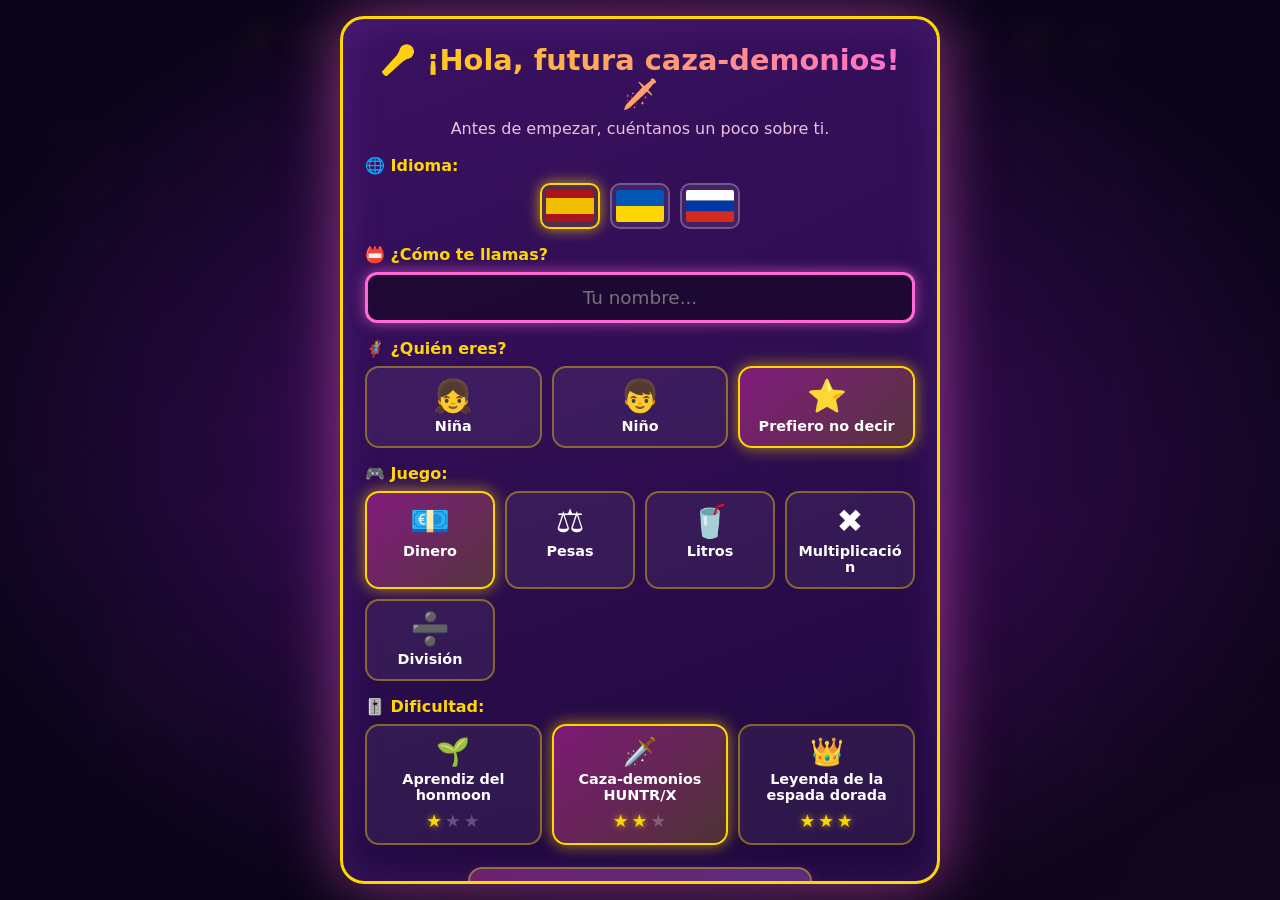
==== commit 87576ed2: "initial" ====
--- a/index.html
+++ b/index.html
@@ -203,30 +203,19 @@
 
       <!-- Пляшка для гри літрів. Тіло — currentColor, колір через CSS. -->
       <symbol id="bottle" viewBox="0 0 100 120">
-        <defs>
-          <linearGradient id="capGrad" x1="0" y1="0" x2="0" y2="1">
-            <stop offset="0" stop-color="#5a5a72"/>
-            <stop offset="1" stop-color="#22232c"/>
-          </linearGradient>
-        </defs>
         <!-- Тінь під пляшкою -->
         <ellipse cx="50" cy="116" rx="32" ry="3" fill="#000" opacity="0.35"/>
-        <!-- Кришка -->
-        <rect x="36" y="2" width="28" height="14" rx="4" fill="url(#capGrad)"/>
-        <rect x="36" y="6" width="28" height="2" fill="#7a7a90" opacity="0.7"/>
-        <!-- Шийка -->
-        <rect x="42" y="14" width="16" height="14" fill="#aab" stroke="#556" stroke-width="0.5"/>
-        <!-- Плечі (з'єднання) -->
-        <path d="M 24 38 Q 50 24, 76 38 L 80 46 L 20 46 Z"
+        <!-- Горловина (того ж кольору, що й тіло) -->
+        <path d="M 24 24 Q 50 8, 76 24 L 80 36 L 20 36 Z"
               fill="currentColor" stroke="#15082a" stroke-width="2"/>
         <!-- Тіло -->
-        <rect x="20" y="46" width="60" height="64" rx="9" fill="currentColor" stroke="#15082a" stroke-width="2"/>
+        <rect x="20" y="34" width="60" height="76" rx="10" fill="currentColor" stroke="#15082a" stroke-width="2"/>
         <!-- Лінія "рівня рідини" -->
-        <path d="M 22 56 Q 50 60, 78 56" stroke="#fff" stroke-width="1.2" opacity="0.55" fill="none"/>
+        <path d="M 22 46 Q 50 50, 78 46" stroke="#fff" stroke-width="1.2" opacity="0.55" fill="none"/>
         <!-- Вертикальний блік -->
-        <rect x="28" y="50" width="6" height="48" rx="3" fill="#fff" opacity="0.32"/>
+        <rect x="28" y="40" width="6" height="56" rx="3" fill="#fff" opacity="0.32"/>
         <!-- Маленький блік знизу -->
-        <ellipse cx="62" cy="98" rx="6" ry="2" fill="#fff" opacity="0.2"/>
+        <ellipse cx="62" cy="100" rx="6" ry="2" fill="#fff" opacity="0.2"/>
       </symbol>
 
       <!-- Гирка (kettlebell) для гри ваг. Тіло використовує currentColor, тому колір
--- a/style.css
+++ b/style.css
@@ -152,7 +152,7 @@
 body.challenge-active .next-round-wrap { display: none; }
 
 /* ===== Конфіг челенджу ===== */
-.challenge-card { max-width: 560px; }
+.challenge-card { max-width: 640px; }
 .challenge-goals { display: grid; gap: 8px; }
 .challenge-goal-row {
   display: grid;
@@ -213,7 +213,7 @@
 .challenge-goal-row.off { opacity: 0.5; }
 
 /* ===== Підсумок ===== */
-.summary-card { max-width: 600px; }
+.summary-card { max-width: 680px; }
 .summary-body {
   background: rgba(0,0,0,0.35);
   border-radius: 14px;
@@ -343,7 +343,7 @@
   border: 2px solid rgba(255, 106, 212, 0.4);
   padding: 6px 14px;
   border-radius: 18px;
-  margin: 10px auto 0;
+  margin: 18px auto 0;
   font-weight: bold;
   backdrop-filter: blur(6px);
 }
@@ -474,6 +474,9 @@
 
 .gender-grid.two-col   { grid-template-columns: repeat(2, 1fr); }
 .gender-grid.three-col { grid-template-columns: repeat(auto-fit, minmax(110px, 1fr)); }
+/* Дозволяємо клітинкам грид-у стискатися, інакше довгі слова розпирають картку */
+.gender-grid > * { min-width: 0; }
+.gender-btn { word-break: break-word; overflow-wrap: anywhere; }
 .game-card .gender-emoji { font-size: 2rem; }
 
 /* ===== Гра ваг — SVG-гирка (kettlebell) ===== */
@@ -935,7 +938,7 @@
   border: 3px solid #ffd700;
   border-radius: 24px;
   padding: 24px 22px;
-  max-width: 520px;
+  max-width: 600px;
   width: 100%;
   max-height: calc(100vh - 32px);
   overflow-y: auto;
@@ -1126,9 +1129,53 @@
   filter: grayscale(0.3);
 }
 
-@media (max-width: 480px) {
-  .gender-text { font-size: 0.78rem; }
-  .gender-emoji { font-size: 1.6rem; }
+/* ===== Welcome / Settings / Challenge модалки — адаптив по ширині ===== */
+@media (max-width: 560px) {
+  .welcome-overlay { padding: 10px; }
+  .welcome-card { padding: 18px 14px; border-radius: 18px; }
+  .welcome-title { font-size: 1.1rem; }
+  .welcome-sub { font-size: 0.88rem; }
+  .gender-grid { gap: 8px; }
+  .gender-btn { padding: 10px 4px; }
+  .gender-emoji { font-size: 1.7rem; }
+  .gender-text { font-size: 0.82rem; }
+  .welcome-input { padding: 10px 12px; font-size: 1rem; }
+  .welcome-actions .btn { padding: 0 18px; font-size: 1rem; height: 46px; min-height: 46px; }
+  .gender-grid.three-col { grid-template-columns: repeat(3, minmax(0, 1fr)); }
+  .challenge-goal-row { padding: 8px 10px; gap: 8px; }
+  .challenge-goal-row .row-goal { width: 64px; padding: 6px 8px; font-size: 1rem; }
+  .welcome-flags .flag svg { width: 42px; height: 30px; }
+}
+
+@media (max-width: 420px) {
+  .welcome-overlay { padding: 6px; }
+  .welcome-card { padding: 14px 10px; border-radius: 14px; }
+  .welcome-title { font-size: 1rem; margin-bottom: 4px; }
+  .welcome-sub { font-size: 0.82rem; margin-bottom: 8px; }
+  .welcome-section { margin-bottom: 10px; }
+  .welcome-label { font-size: 0.88rem; margin-bottom: 4px; }
+  .gender-grid { gap: 6px; }
+  .gender-btn { padding: 8px 2px; border-width: 2px; border-radius: 11px; gap: 4px; }
+  .gender-emoji { font-size: 1.4rem; }
+  .gender-text { font-size: 0.74rem; }
+  .diff-stars { font-size: 0.78rem; }
+  .welcome-input { padding: 8px 10px; font-size: 0.95rem; }
+  .welcome-actions { gap: 6px; margin-top: 14px; }
+  .welcome-actions .btn { padding: 0 12px; font-size: 0.92rem; height: 42px; min-height: 42px; }
+  .welcome-flags { gap: 8px; }
+  .welcome-flags .flag svg { width: 36px; height: 26px; }
+  .challenge-goal-row { padding: 7px 8px; gap: 6px; }
+  .challenge-goal-row .row-label { gap: 4px; font-size: 0.9rem; }
+  .challenge-goal-row .row-label .game-icon { font-size: 1.1rem; }
+  .challenge-goal-row .row-goal { width: 56px; padding: 5px 6px; font-size: 0.95rem; }
+  .challenge-goal-row .row-toggle { width: 20px; height: 20px; border-width: 2px; }
+}
+
+@media (max-width: 340px) {
+  .gender-emoji { font-size: 1.2rem; }
+  .gender-text { font-size: 0.68rem; }
+  .welcome-title { font-size: 0.92rem; }
+  .gender-grid.three-col { gap: 4px; }
 }
 
 .next-round-wrap {
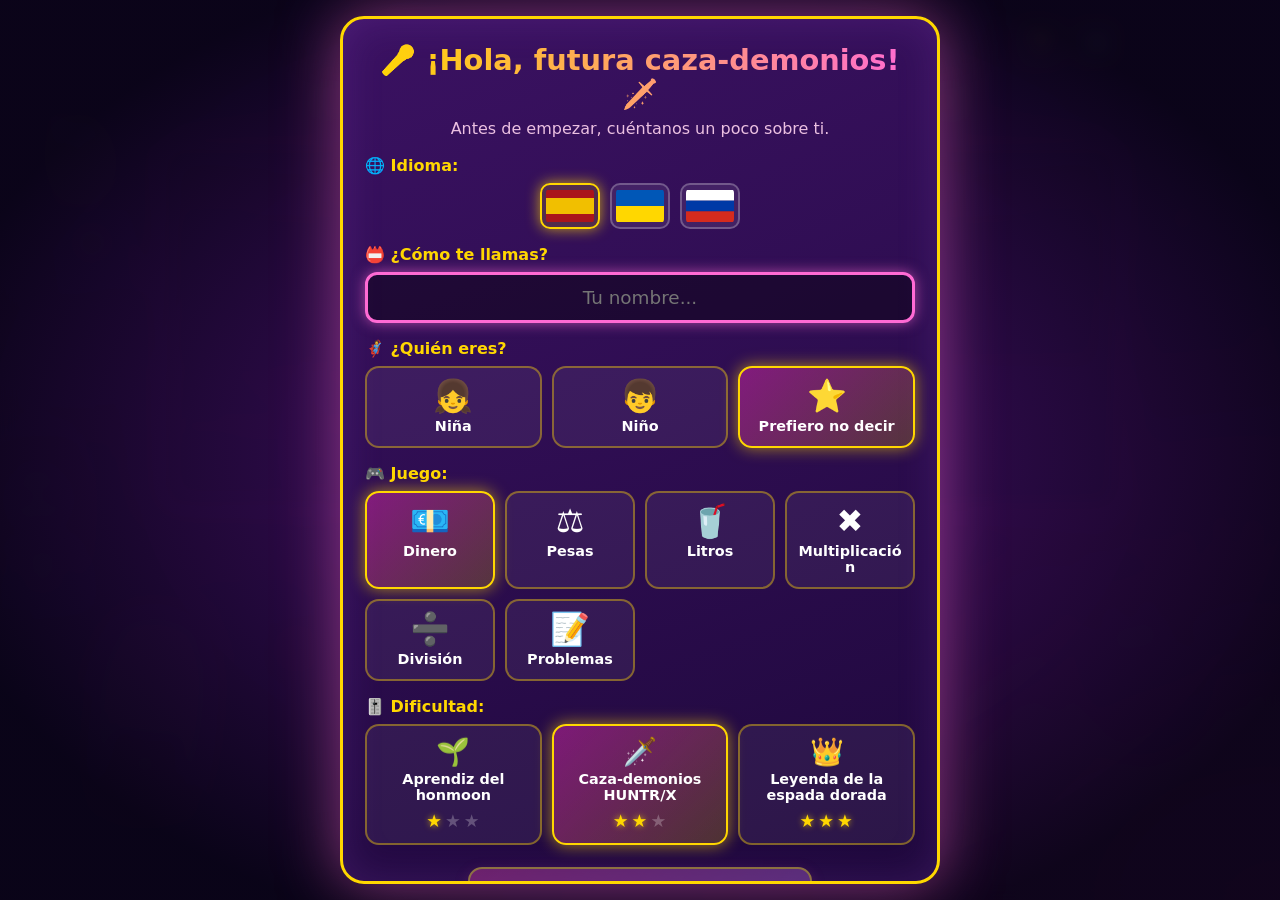
==== commit e2813bac: "initial" ====
--- a/index.html
+++ b/index.html
@@ -3,12 +3,12 @@
 <head>
   <meta charset="UTF-8" />
   <meta name="viewport" content="width=device-width, initial-scale=1.0" />
-  <title>HUNTR/X: Entrenador de euros 💜🗡️</title>
+  <title>HUNTR/X Academy 💜🗡️</title>
   <link rel="stylesheet" href="style.css" />
 </head>
 <body>
 
-  <!-- SVG спрайти (монети та банкноти) -->
+  <!-- SVG спрайти (мвонети та банкноти) -->
   <svg width="0" height="0" style="position:absolute" aria-hidden="true">
     <defs>
       <!-- 1 цент -->
@@ -284,7 +284,7 @@
     <header>
       <button class="settings-btn challenge-btn" id="challengeBtn" title="Challenge" aria-label="Challenge">🏆</button>
       <button class="settings-btn" id="settingsBtn" title="Settings" aria-label="Settings">⚙️</button>
-      <h1 id="appTitle">🎤 HUNTR/X: Entrenador de euros 🗡️</h1>
+      <h1 id="appTitle">🎤 HUNTR/X Academy 🗡️</h1>
       <div class="goals-bar" id="goalsBar" hidden></div>
       <div class="player-chip" id="playerChip" hidden>
         <span class="player-avatar" id="playerAvatar">⭐</span>
@@ -443,5 +443,6 @@
   <script src="volumes-game.js"></script>
   <script src="multiplication-game.js"></script>
   <script src="division-game.js"></script>
+  <script src="problems-game.js"></script>
 </body>
 </html>
--- a/style.css
+++ b/style.css
@@ -301,6 +301,85 @@
   color: #1a0838;
   animation: pulse 1.5s infinite;
 }
+/* ===== Гра задач (2 дії) ===== */
+.problem-block {
+  display: flex;
+  flex-direction: column;
+  align-items: stretch;
+  gap: 8px;
+  padding: 12px 18px;
+  background: rgba(0,0,0,0.35);
+  border: 2px solid rgba(255,215,0,0.5);
+  border-radius: 14px;
+  margin: 6px auto;
+  max-width: 460px;
+}
+.problem-label {
+  color: #ffd700;
+  font-weight: bold;
+  font-size: 0.95rem;
+  letter-spacing: 0.5px;
+  text-align: center;
+}
+.problem-datum-list { display: flex; flex-direction: column; gap: 6px; }
+.problem-datum-row {
+  display: flex;
+  align-items: center;
+  justify-content: space-between;
+  gap: 10px;
+  background: rgba(0,0,0,0.25);
+  border: 1px solid rgba(255,215,0,0.3);
+  border-radius: 10px;
+  padding: 6px 12px;
+}
+.problem-datum-label {
+  color: #ffd4f0;
+  font-weight: bold;
+  font-size: 0.95rem;
+  text-align: left;
+  flex: 1;
+}
+.problem-datum-val {
+  background: linear-gradient(135deg, rgba(212,40,168,0.4), rgba(154,74,212,0.4));
+  border: 2px solid #ffd700;
+  border-radius: 8px;
+  padding: 4px 12px;
+  font-size: 1.2rem;
+  font-weight: 900;
+  color: #fff;
+  min-width: 50px;
+  text-align: center;
+}
+.problem-datum-input {
+  width: 70px;
+  font-size: 1.1rem;
+  padding: 5px 8px;
+  text-align: center;
+}
+.problem-solution-label {
+  color: #ffd700;
+  font-weight: bold;
+  margin-right: 6px;
+  font-size: 1rem;
+  display: inline-flex;
+  align-items: center;
+}
+@media (max-height: 800px) {
+  .problem-block { padding: 8px 12px; margin: 4px auto; gap: 6px; }
+  .problem-datum-row { padding: 4px 10px; }
+  .problem-datum-label { font-size: 0.85rem; }
+  .problem-datum-val { font-size: 1rem; padding: 3px 9px; min-width: 42px; }
+  .problem-datum-input { width: 62px; font-size: 0.95rem; }
+}
+@media (max-height: 620px) {
+  .problem-block { padding: 6px 10px; gap: 4px; }
+  .problem-label { font-size: 0.78rem; }
+  .problem-datum-row { padding: 3px 8px; }
+  .problem-datum-label { font-size: 0.78rem; }
+  .problem-datum-val { font-size: 0.9rem; padding: 2px 8px; min-width: 36px; }
+  .problem-datum-input { width: 54px; font-size: 0.88rem; padding: 4px 6px; }
+}
+
 @media (max-height: 620px) {
   .big-equation { font-size: clamp(1.2rem, 4vw, 1.8rem); padding: 8px 14px; gap: 8px; }
   .big-equation .eq-op { padding: 4px 12px; min-width: 42px; }
@@ -514,9 +593,15 @@
 }
 .weight-item.size-14 { width: 58px;  height: 70px;  --w-bg: #28a8d4; }
 .weight-item.size-12 { width: 86px;  height: 104px; --w-bg: #d428a8; }
-.weight-item.size-1  { width: 118px; height: 142px; --w-bg: #d49a28; }
+.weight-item.size-1  { width: 110px; height: 132px; --w-bg: #d49a28; }
+.weight-item.size-2  { width: 124px; height: 148px; --w-bg: #9a4ad4; }
+.weight-item.size-3  { width: 136px; height: 162px; --w-bg: #d44878; }
+.weight-item.size-4  { width: 148px; height: 176px; --w-bg: #2aa86a; }
 .weight-item.size-14 .w-label { font-size: 0.72rem; padding: 2px 6px; border-width: 1.5px; }
-.weight-item.size-1  .w-label { font-size: 1.1rem; padding: 4px 14px; }
+.weight-item.size-1  .w-label { font-size: 1.05rem; padding: 4px 13px; }
+.weight-item.size-2 .w-label,
+.weight-item.size-3 .w-label,
+.weight-item.size-4 .w-label { font-size: 1.15rem; padding: 4px 15px; }
 .weight-item:hover { transform: translateY(-4px); filter: drop-shadow(0 0 12px var(--w-bg)); }
 .weight-item.selected {
   animation: pulse 1s infinite;
@@ -998,7 +1083,10 @@
   .goals-bar { margin: 6px auto 0; }
   .weight-item.size-14 { width: 50px;  height: 60px;  }
   .weight-item.size-12 { width: 72px;  height: 86px;  }
-  .weight-item.size-1  { width: 96px;  height: 116px; }
+  .weight-item.size-1  { width: 92px;  height: 110px; }
+  .weight-item.size-2  { width: 104px; height: 124px; }
+  .weight-item.size-3  { width: 114px; height: 136px; }
+  .weight-item.size-4  { width: 124px; height: 148px; }
   .volume-item.size-14 { width: 50px;  height: 60px;  }
   .volume-item.size-12 { width: 72px;  height: 86px;  }
   .volume-item.size-1  { width: 96px;  height: 116px; }
@@ -1032,12 +1120,18 @@
   .settings-btn { width: 38px; height: 38px; font-size: 1.1rem; }
   .weight-item.size-14 { width: 42px; height: 50px; }
   .weight-item.size-12 { width: 60px; height: 72px; }
-  .weight-item.size-1  { width: 80px; height: 96px; }
+  .weight-item.size-1  { width: 78px; height: 94px; }
+  .weight-item.size-2  { width: 88px; height: 106px; }
+  .weight-item.size-3  { width: 96px; height: 116px; }
+  .weight-item.size-4  { width: 104px; height: 124px; }
   .volume-item.size-14 { width: 42px; height: 50px; }
   .volume-item.size-12 { width: 60px; height: 72px; }
   .volume-item.size-1  { width: 80px; height: 96px; }
   .weight-item .w-label { font-size: 0.65rem; padding: 1px 4px; border-width: 1px; }
-  .weight-item.size-1 .w-label { font-size: 0.78rem; padding: 2px 8px; }
+  .weight-item.size-1 .w-label,
+  .weight-item.size-2 .w-label,
+  .weight-item.size-3 .w-label,
+  .weight-item.size-4 .w-label { font-size: 0.78rem; padding: 2px 8px; }
   .volume-item .w-label { font-size: 0.65rem; padding: 1px 4px; border-width: 1px; }
   .volume-item.size-1 .w-label { font-size: 0.78rem; padding: 2px 8px; }
 }
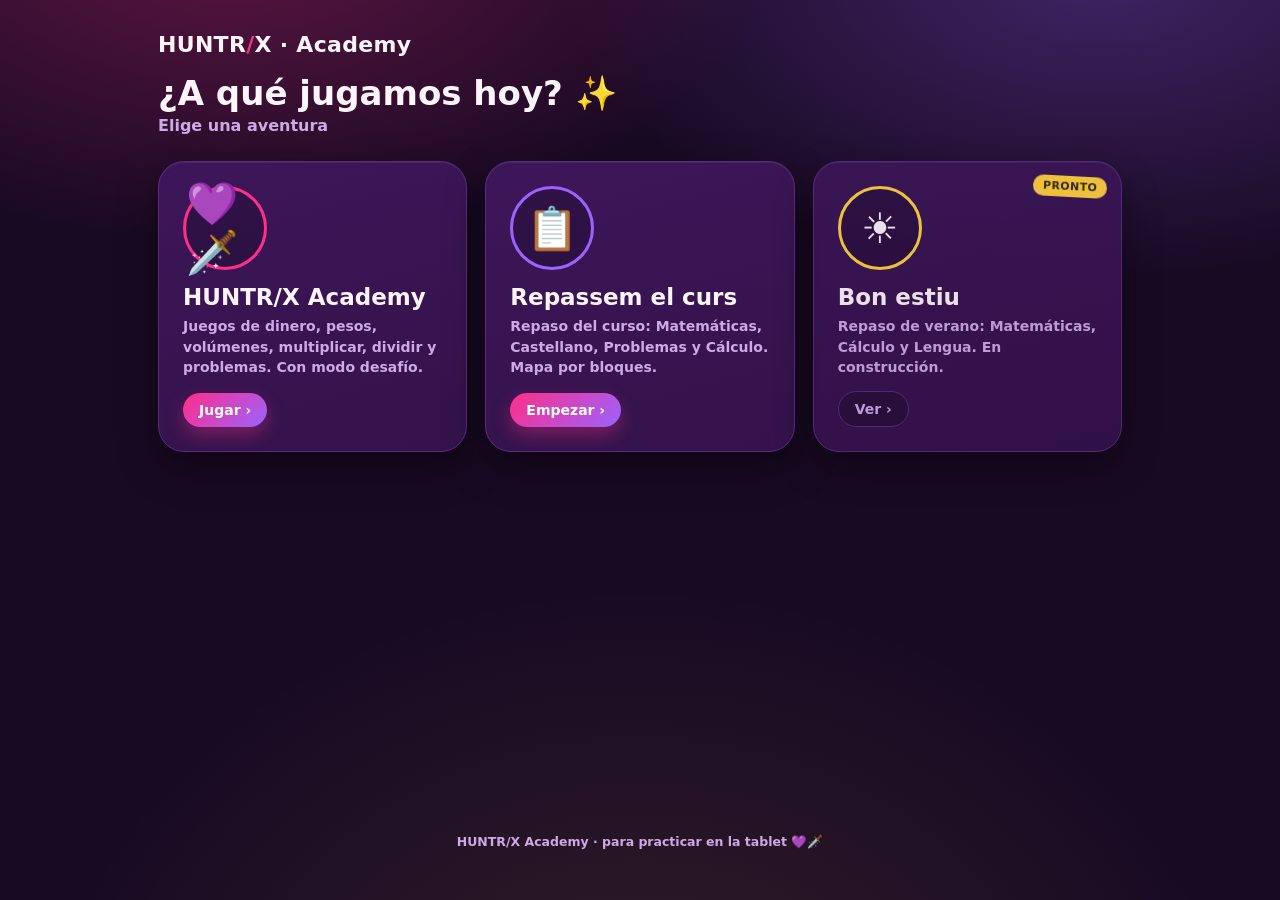
==== commit 66807459: "initial" ====
--- a/index.html
+++ b/index.html
@@ -1,448 +1,91 @@
 <!DOCTYPE html>
 <html lang="es">
 <head>
-  <meta charset="UTF-8" />
-  <meta name="viewport" content="width=device-width, initial-scale=1.0" />
-  <title>HUNTR/X Academy 💜🗡️</title>
-  <link rel="stylesheet" href="style.css" />
+<meta charset="utf-8">
+<meta name="viewport" content="width=device-width, initial-scale=1, maximum-scale=1, user-scalable=no">
+<title>HUNTR/X · Inicio</title>
+<style>
+  :root{
+    --bg:#190a24; --card:#33134a; --card2:#3d1659; --accent:#ff2e88; --accent2:#9b62ff;
+    --gold:#ffd23f; --good:#34d97b; --ink:#fff4fb; --muted:#cda9e6; --line:#5a2b80;
+    --display: ui-rounded, "SF Pro Rounded", "Hiragino Maru Gothic ProN", "Quicksand", system-ui, sans-serif;
+    --body: ui-rounded, system-ui, -apple-system, "Segoe UI", Roboto, sans-serif;
+  }
+  *{box-sizing:border-box;-webkit-tap-highlight-color:transparent}
+  html,body{margin:0;min-height:100%}
+  body{
+    background:
+      radial-gradient(900px 520px at 18% -8%, rgba(255,46,136,.30), transparent 60%),
+      radial-gradient(900px 520px at 86% -4%, rgba(155,98,255,.30), transparent 60%),
+      radial-gradient(1100px 900px at 50% 120%, rgba(255,210,63,.10), transparent 55%),
+      #190a24;
+    color:var(--ink);font-family:var(--body);font-weight:600;min-height:100vh;
+    -webkit-user-select:none;user-select:none;
+  }
+  .wrap{max-width:1000px;margin:0 auto;padding:32px 18px 48px;display:flex;flex-direction:column;min-height:100vh}
+  .brand{font-family:var(--display);font-weight:800;font-size:22px;letter-spacing:.3px}
+  .brand b{color:var(--accent)}
+  h1{font-family:var(--display);font-size:34px;font-weight:800;margin:18px 0 4px;line-height:1.1}
+  .sub{color:var(--muted);font-size:16px;margin-bottom:26px}
+
+  .cards{display:grid;grid-template-columns:repeat(3,1fr);gap:18px}
+  @media (max-width:760px){ .cards{grid-template-columns:1fr} }
+  .card{position:relative;display:flex;flex-direction:column;text-align:left;cursor:pointer;color:var(--ink);
+    background:linear-gradient(165deg,var(--card2),var(--card));border:1px solid var(--line);border-radius:26px;
+    padding:24px;box-shadow:0 16px 40px rgba(0,0,0,.45), inset 0 1px 0 rgba(255,255,255,.06);
+    text-decoration:none;transition:transform .12s, box-shadow .12s}
+  .card:hover{transform:translateY(-4px);box-shadow:0 22px 50px rgba(0,0,0,.5)}
+  .card:active{transform:translateY(-1px)}
+  .ic{width:84px;height:84px;border-radius:50%;display:flex;align-items:center;justify-content:center;font-size:42px;
+    border:3px solid var(--line);background:#00000033;margin-bottom:14px}
+  .card h2{font-family:var(--display);font-size:23px;margin:0 0 6px}
+  .card p{margin:0;color:var(--muted);font-size:14px;line-height:1.45;flex:1}
+  .tag{align-self:flex-start;margin-top:14px;font-family:var(--display);font-weight:800;font-size:14px;
+    padding:9px 16px;border-radius:999px;background:linear-gradient(135deg,var(--accent),var(--accent2));color:#fff;
+    box-shadow:0 8px 18px rgba(255,46,136,.35)}
+  /* акцентные обводки иконок по теме */
+  .card.huntrix .ic{border-color:var(--accent);color:#fff}
+  .card.repassem .ic{border-color:var(--accent2)}
+  .card.estiu .ic{border-color:var(--gold)}
+  .card.soon{opacity:.92}
+  .card.soon .tag{background:#00000033;border:1px solid var(--line);color:var(--muted);box-shadow:none}
+  .soonbadge{position:absolute;top:14px;right:14px;font-size:11px;font-weight:800;text-transform:uppercase;letter-spacing:.4px;
+    color:#3a2a05;background:var(--gold);border-radius:999px;padding:4px 10px;transform:rotate(3deg)}
+
+  .foot{margin-top:auto;padding-top:28px;color:var(--muted);font-size:12.5px;text-align:center;line-height:1.6}
+</style>
 </head>
 <body>
+<div class="wrap">
+  <div class="brand">HUNTR<b>/</b>X · Academy</div>
+  <h1>¿A qué jugamos hoy? ✨</h1>
+  <div class="sub">Elige una aventura</div>
 
-  <!-- SVG спрайти (мвонети та банкноти) -->
-  <svg width="0" height="0" style="position:absolute" aria-hidden="true">
-    <defs>
-      <!-- 1 цент -->
-      <symbol id="c1" viewBox="0 0 60 60">
-        <circle cx="30" cy="30" r="27" fill="#c97a3d" stroke="#7a3f12" stroke-width="2"/>
-        <circle cx="30" cy="30" r="22" fill="#e09a5f" stroke="#7a3f12" stroke-width="1"/>
-        <text x="30" y="38" text-anchor="middle" font-size="20" font-weight="bold" fill="#3a1a05">1</text>
-      </symbol>
-      <!-- 2 центи -->
-      <symbol id="c2" viewBox="0 0 60 60">
-        <circle cx="30" cy="30" r="28" fill="#b8682f" stroke="#5a2a08" stroke-width="2"/>
-        <circle cx="30" cy="30" r="23" fill="#d88c4f" stroke="#5a2a08" stroke-width="1"/>
-        <text x="30" y="38" text-anchor="middle" font-size="20" font-weight="bold" fill="#2a1004">2</text>
-      </symbol>
-      <!-- 5 центів -->
-      <symbol id="c5" viewBox="0 0 60 60">
-        <circle cx="30" cy="30" r="29" fill="#a85a26" stroke="#4a2008" stroke-width="2"/>
-        <circle cx="30" cy="30" r="24" fill="#c87c44" stroke="#4a2008" stroke-width="1"/>
-        <text x="30" y="38" text-anchor="middle" font-size="20" font-weight="bold" fill="#2a1004">5</text>
-      </symbol>
-      <!-- 10 центів -->
-      <symbol id="c10" viewBox="0 0 60 60">
-        <circle cx="30" cy="30" r="26" fill="#e6c44a" stroke="#7a5a10" stroke-width="2"/>
-        <circle cx="30" cy="30" r="21" fill="#f2d97a" stroke="#7a5a10" stroke-width="1"/>
-        <text x="30" y="38" text-anchor="middle" font-size="18" font-weight="bold" fill="#3a2a05">10</text>
-      </symbol>
-      <!-- 20 центів -->
-      <symbol id="c20" viewBox="0 0 60 60">
-        <circle cx="30" cy="30" r="27.5" fill="#d4b13a" stroke="#6a4a08" stroke-width="2"/>
-        <circle cx="30" cy="30" r="22.5" fill="#ecd070" stroke="#6a4a08" stroke-width="1"/>
-        <text x="30" y="38" text-anchor="middle" font-size="18" font-weight="bold" fill="#3a2a05">20</text>
-      </symbol>
-      <!-- 50 центів -->
-      <symbol id="c50" viewBox="0 0 60 60">
-        <circle cx="30" cy="30" r="29" fill="#c9a02a" stroke="#5a3a05" stroke-width="2"/>
-        <circle cx="30" cy="30" r="24" fill="#e6c45a" stroke="#5a3a05" stroke-width="1"/>
-        <text x="30" y="38" text-anchor="middle" font-size="18" font-weight="bold" fill="#3a2a05">50</text>
-      </symbol>
-      <!-- 1 євро -->
-      <symbol id="e1" viewBox="0 0 60 60">
-        <circle cx="30" cy="30" r="28" fill="#d4b878" stroke="#4a3a10" stroke-width="2"/>
-        <circle cx="30" cy="30" r="20" fill="#b8b8b8" stroke="#4a3a10" stroke-width="1"/>
-        <text x="30" y="36" text-anchor="middle" font-size="14" font-weight="bold" fill="#1a1a1a">1 €</text>
-      </symbol>
-      <!-- 2 євро -->
-      <symbol id="e2" viewBox="0 0 60 60">
-        <circle cx="30" cy="30" r="29" fill="#b8b8b8" stroke="#1a1a1a" stroke-width="2"/>
-        <circle cx="30" cy="30" r="20" fill="#d4b878" stroke="#1a1a1a" stroke-width="1"/>
-        <text x="30" y="36" text-anchor="middle" font-size="14" font-weight="bold" fill="#1a1a1a">2 €</text>
-      </symbol>
+  <div class="cards">
+    <a class="card huntrix" href="huntrix.html">
+      <div class="ic">💜🗡️</div>
+      <h2>HUNTR/X Academy</h2>
+      <p>Juegos de dinero, pesos, volúmenes, multiplicar, dividir y problemas. Con modo desafío.</p>
+      <span class="tag">Jugar ›</span>
+    </a>
 
-      <!-- Реальні зображення банкнот серії Europa (Wikimedia Commons, ЄЦБ).
-           Кольоровий rect під image — fallback на випадок недоступності CDN. -->
-      <!-- Банкнота 5 євро -->
-      <symbol id="n5" viewBox="0 0 120 60" preserveAspectRatio="xMidYMid slice">
-        <rect x="0" y="0" width="120" height="60" rx="4" fill="#9ab8a8"/>
-        <image href="[data-uri]"
-               x="0" y="0" width="120" height="60" preserveAspectRatio="xMidYMid slice"/>
-      </symbol>
-      <!-- Банкнота 10 євро -->
-      <symbol id="n10" viewBox="0 0 120 60" preserveAspectRatio="xMidYMid slice">
-        <rect x="0" y="0" width="120" height="60" rx="4" fill="#d68a8a"/>
-        <image href="[data-uri]"
-               x="0" y="0" width="120" height="60" preserveAspectRatio="xMidYMid slice"/>
-      </symbol>
-      <!-- Банкнота 20 євро -->
-      <symbol id="n20" viewBox="0 0 120 60" preserveAspectRatio="xMidYMid slice">
-        <rect x="0" y="0" width="120" height="60" rx="4" fill="#7aa8d4"/>
-        <image href="[data-uri]"
-               x="0" y="0" width="120" height="60" preserveAspectRatio="xMidYMid slice"/>
-      </symbol>
-      <!-- Банкнота 50 євро -->
-      <symbol id="n50" viewBox="0 0 120 60" preserveAspectRatio="xMidYMid slice">
-        <rect x="0" y="0" width="120" height="60" rx="4" fill="#e8a868"/>
-        <image href="[data-uri]"
-               x="0" y="0" width="120" height="60" preserveAspectRatio="xMidYMid slice"/>
-      </symbol>
-      <!-- Банкнота 100 євро -->
-      <symbol id="n100" viewBox="0 0 120 60" preserveAspectRatio="xMidYMid slice">
-        <rect x="0" y="0" width="120" height="60" rx="4" fill="#9ad08a"/>
-        <image href="[data-uri]"
-               x="0" y="0" width="120" height="60" preserveAspectRatio="xMidYMid slice"/>
-      </symbol>
+    <a class="card repassem" href="repassem.html">
+      <div class="ic">📋</div>
+      <h2>Repassem el curs</h2>
+      <p>Repaso del curso: Matemáticas, Castellano, Problemas y Cálculo. Mapa por bloques.</p>
+      <span class="tag">Empezar ›</span>
+    </a>
 
-      <!-- Демон Saja Boy (силует) -->
-      <symbol id="demon" viewBox="0 0 100 120">
-        <!-- тіло -->
-        <ellipse cx="50" cy="75" rx="28" ry="35" fill="#2a0a3a"/>
-        <!-- голова -->
-        <circle cx="50" cy="38" r="22" fill="#3a1050"/>
-        <!-- роги -->
-        <path d="M 32 22 Q 28 8 22 4 L 30 18 Z" fill="#1a0428"/>
-        <path d="M 68 22 Q 72 8 78 4 L 70 18 Z" fill="#1a0428"/>
-        <!-- очі -->
-        <ellipse cx="42" cy="38" rx="4" ry="6" fill="#ff2050"/>
-        <ellipse cx="58" cy="38" rx="4" ry="6" fill="#ff2050"/>
-        <circle cx="42" cy="40" r="1.5" fill="#fff"/>
-        <circle cx="58" cy="40" r="1.5" fill="#fff"/>
-        <!-- посмішка -->
-        <path d="M 38 50 Q 50 58 62 50" stroke="#ff2050" stroke-width="2" fill="none"/>
-        <!-- ікла -->
-        <path d="M 44 50 L 46 56 L 48 50 Z" fill="#fff"/>
-        <path d="M 52 50 L 54 56 L 56 50 Z" fill="#fff"/>
-      </symbol>
-
-      <!-- Румі — лідер HUNTR/X, темне волосся з фіолетовим пасмом -->
-      <symbol id="hero-rumi" viewBox="0 0 100 120">
-        <!-- довге темне волосся -->
-        <path d="M 22 38 Q 16 78 26 112 L 74 112 Q 84 78 78 38 Q 72 16 50 16 Q 28 16 22 38 Z" fill="#1a0e22"/>
-        <!-- фіолетове пасмо спереду -->
-        <path d="M 36 22 L 32 70 L 42 72 L 46 22 Z" fill="#9a4ad4"/>
-        <path d="M 56 24 L 54 50 L 60 50 L 60 24 Z" fill="#9a4ad4" opacity="0.6"/>
-        <!-- обличчя -->
-        <ellipse cx="50" cy="48" rx="17" ry="21" fill="#fde0c8"/>
-        <!-- очі великі -->
-        <ellipse cx="43" cy="49" rx="3" ry="4.5" fill="#1a0e22"/>
-        <ellipse cx="57" cy="49" rx="3" ry="4.5" fill="#1a0e22"/>
-        <circle cx="43.5" cy="47" r="1.2" fill="#fff"/>
-        <circle cx="57.5" cy="47" r="1.2" fill="#fff"/>
-        <!-- брови -->
-        <path d="M 39 43 Q 43 41 47 43" stroke="#1a0e22" stroke-width="1.2" fill="none"/>
-        <path d="M 53 43 Q 57 41 61 43" stroke="#1a0e22" stroke-width="1.2" fill="none"/>
-        <!-- упевнена усмішка -->
-        <path d="M 44 59 Q 50 63 56 59" stroke="#c84878" stroke-width="1.8" fill="none"/>
-        <!-- сценічний топ фіолетовий -->
-        <path d="M 30 70 L 26 112 L 74 112 L 70 70 Z" fill="#7a2ab8"/>
-        <!-- хонмун-символ -->
-        <circle cx="50" cy="86" r="5" fill="#ffd700" stroke="#fff" stroke-width="1.2"/>
-        <path d="M 50 81 L 51 85 L 55 86 L 51 87 L 50 91 L 49 87 L 45 86 L 49 85 Z" fill="#fff" opacity="0.8"/>
-      </symbol>
-
-      <!-- Міра — танцівниця HUNTR/X, сріблясте/біляве волосся з рожевим пасмом -->
-      <symbol id="hero-mira" viewBox="0 0 100 120">
-        <!-- високе хвостоподібне волосся (платинова блондинка) -->
-        <path d="M 26 40 Q 22 75 30 112 L 70 112 Q 78 75 74 40 Q 70 18 50 18 Q 30 18 26 40 Z" fill="#e8d8c0"/>
-        <path d="M 30 22 Q 50 8 70 22 L 68 32 Q 50 22 32 32 Z" fill="#d8c8b0"/>
-        <!-- рожеве пасмо -->
-        <path d="M 40 24 L 38 58 L 44 58 L 46 24 Z" fill="#ff6ad4"/>
-        <!-- обличчя -->
-        <ellipse cx="50" cy="50" rx="16" ry="20" fill="#fde0c8"/>
-        <!-- очі мигдалевидні -->
-        <ellipse cx="43" cy="50" rx="2.8" ry="4" fill="#3a1a28"/>
-        <ellipse cx="57" cy="50" rx="2.8" ry="4" fill="#3a1a28"/>
-        <circle cx="43.5" cy="48" r="1" fill="#fff"/>
-        <circle cx="57.5" cy="48" r="1" fill="#fff"/>
-        <!-- довгі брови -->
-        <path d="M 38 44 Q 43 42 48 44" stroke="#3a1a28" stroke-width="1.2" fill="none"/>
-        <path d="M 52 44 Q 57 42 62 44" stroke="#3a1a28" stroke-width="1.2" fill="none"/>
-        <!-- помада яскрава -->
-        <path d="M 45 60 Q 50 63 55 60 Q 50 62 45 60 Z" fill="#ff2070"/>
-        <!-- топ червоно-чорний -->
-        <path d="M 32 72 L 28 112 L 72 112 L 68 72 Z" fill="#c81848"/>
-        <path d="M 32 72 L 36 80 L 28 100 L 30 112 L 70 112 L 72 100 L 64 80 L 68 72 Z" fill="#1a0a18" opacity="0.6"/>
-        <!-- хонмун-символ -->
-        <circle cx="50" cy="88" r="5" fill="#ffd700" stroke="#fff" stroke-width="1.2"/>
-      </symbol>
-
-      <!-- Зої — реперка HUNTR/X, помаранчево-руде волосся з чубчиком -->
-      <symbol id="hero-zoey" viewBox="0 0 100 120">
-        <!-- коротше волосся з чубчиком (руде) -->
-        <path d="M 24 42 Q 22 78 32 108 L 68 108 Q 78 78 76 42 Q 72 20 50 20 Q 28 20 24 42 Z" fill="#d44820"/>
-        <!-- чубчик-каре -->
-        <path d="M 30 24 Q 50 16 70 24 L 72 42 Q 60 36 50 36 Q 40 36 28 42 Z" fill="#b83410"/>
-        <!-- бліки на волоссі -->
-        <path d="M 32 50 L 30 80" stroke="#ff8848" stroke-width="2" opacity="0.6"/>
-        <path d="M 68 50 L 70 80" stroke="#ff8848" stroke-width="2" opacity="0.6"/>
-        <!-- обличчя -->
-        <ellipse cx="50" cy="52" rx="17" ry="20" fill="#fde0c8"/>
-        <!-- ластовиння -->
-        <circle cx="44" cy="56" r="0.7" fill="#c87848" opacity="0.7"/>
-        <circle cx="56" cy="56" r="0.7" fill="#c87848" opacity="0.7"/>
-        <circle cx="50" cy="58" r="0.7" fill="#c87848" opacity="0.7"/>
-        <!-- очі круглі великі -->
-        <ellipse cx="43" cy="51" rx="3" ry="4" fill="#2a4a8a"/>
-        <ellipse cx="57" cy="51" rx="3" ry="4" fill="#2a4a8a"/>
-        <circle cx="43.5" cy="49" r="1.2" fill="#fff"/>
-        <circle cx="57.5" cy="49" r="1.2" fill="#fff"/>
-        <!-- брови -->
-        <path d="M 39 45 Q 43 43 47 45" stroke="#8a3010" stroke-width="1.2" fill="none"/>
-        <path d="M 53 45 Q 57 43 61 45" stroke="#8a3010" stroke-width="1.2" fill="none"/>
-        <!-- широка усмішка -->
-        <path d="M 42 61 Q 50 67 58 61" stroke="#c84878" stroke-width="2" fill="none"/>
-        <!-- топ синьо-блакитний з мікрофонним стилем -->
-        <path d="M 32 74 L 26 112 L 74 112 L 68 74 Z" fill="#28a8d4"/>
-        <path d="M 40 74 L 38 88 L 62 88 L 60 74 Z" fill="#fff" opacity="0.3"/>
-        <!-- хонмун-символ -->
-        <circle cx="50" cy="92" r="5" fill="#ffd700" stroke="#fff" stroke-width="1.2"/>
-      </symbol>
-
-      <!-- Аліас для зворотньої сумісності зі старим кодом -->
-      <symbol id="hero" viewBox="0 0 100 120"><use href="#hero-rumi"/></symbol>
-
-      <!-- Пляшка для гри літрів. Тіло — currentColor, колір через CSS. -->
-      <symbol id="bottle" viewBox="0 0 100 120">
-        <!-- Тінь під пляшкою -->
-        <ellipse cx="50" cy="116" rx="32" ry="3" fill="#000" opacity="0.35"/>
-        <!-- Горловина (того ж кольору, що й тіло) -->
-        <path d="M 24 24 Q 50 8, 76 24 L 80 36 L 20 36 Z"
-              fill="currentColor" stroke="#15082a" stroke-width="2"/>
-        <!-- Тіло -->
-        <rect x="20" y="34" width="60" height="76" rx="10" fill="currentColor" stroke="#15082a" stroke-width="2"/>
-        <!-- Лінія "рівня рідини" -->
-        <path d="M 22 46 Q 50 50, 78 46" stroke="#fff" stroke-width="1.2" opacity="0.55" fill="none"/>
-        <!-- Вертикальний блік -->
-        <rect x="28" y="40" width="6" height="56" rx="3" fill="#fff" opacity="0.32"/>
-        <!-- Маленький блік знизу -->
-        <ellipse cx="62" cy="100" rx="6" ry="2" fill="#fff" opacity="0.2"/>
-      </symbol>
-
-      <!-- Гирка (kettlebell) для гри ваг. Тіло використовує currentColor, тому колір
-           задається через CSS color на батьківському елементі. -->
-      <symbol id="kettlebell" viewBox="0 0 100 120">
-        <!-- Тінь під гиркою -->
-        <ellipse cx="50" cy="114" rx="34" ry="4" fill="#000" opacity="0.35"/>
-        <!-- Ручка-дужка з градієнтом сталі -->
-        <defs>
-          <linearGradient id="kbHandleGrad" x1="0" y1="0" x2="0" y2="1">
-            <stop offset="0" stop-color="#9aa0b0"/>
-            <stop offset="0.5" stop-color="#3a3f4c"/>
-            <stop offset="1" stop-color="#1a1c24"/>
-          </linearGradient>
-        </defs>
-        <path d="M 26 22 C 26 -2, 74 -2, 74 22"
-              fill="none" stroke="url(#kbHandleGrad)" stroke-width="11" stroke-linecap="round"/>
-        <!-- Світлий блік на ручці -->
-        <path d="M 30 19 C 32 8, 42 5, 50 5"
-              fill="none" stroke="#cfd4e0" stroke-width="2.5" stroke-linecap="round" opacity="0.8"/>
-        <!-- Шия (з'єднання ручки з тілом) -->
-        <path d="M 40 18 L 38 36 L 62 36 L 60 18 Z" fill="#1f2230"/>
-        <rect x="38" y="32" width="24" height="6" rx="2" fill="#2a2e3c"/>
-        <!-- Тіло гирки -->
-        <ellipse cx="50" cy="76" rx="42" ry="40" fill="currentColor" stroke="#15082a" stroke-width="3"/>
-        <!-- Великий блік (металевий полиск) -->
-        <ellipse cx="34" cy="58" rx="14" ry="9" fill="#fff" opacity="0.42"/>
-        <!-- Малий нижній блік -->
-        <ellipse cx="64" cy="100" rx="10" ry="3" fill="#fff" opacity="0.2"/>
-        <!-- Темне відтінення внизу -->
-        <ellipse cx="50" cy="100" rx="36" ry="10" fill="#000" opacity="0.2"/>
-      </symbol>
-
-      <!-- Меч-гокком -->
-      <symbol id="sword" viewBox="0 0 200 40">
-        <rect x="20" y="16" width="140" height="8" fill="url(#bladegrad)" stroke="#888" stroke-width="0.5"/>
-        <polygon points="160,12 180,20 160,28" fill="#e8e8ff" stroke="#666" stroke-width="0.5"/>
-        <rect x="10" y="14" width="14" height="12" fill="#ffd700" stroke="#7a5a10"/>
-        <rect x="2" y="17" width="10" height="6" fill="#7a3018"/>
-      </symbol>
-
-      <linearGradient id="bladegrad" x1="0" y1="0" x2="0" y2="1">
-        <stop offset="0" stop-color="#ffffff"/>
-        <stop offset="0.5" stop-color="#fff8c8"/>
-        <stop offset="1" stop-color="#d4a830"/>
-      </linearGradient>
-    </defs>
-  </svg>
-
-  <!-- Декоративний фон з персонажами HUNTR/X та демонами -->
-  <div class="bg-characters" aria-hidden="true">
-    <svg class="bg-char bg-rumi  bg-pos-1" viewBox="0 0 100 120"><use href="#hero-rumi"/></svg>
-    <svg class="bg-char bg-demon bg-pos-2" viewBox="0 0 100 120"><use href="#demon"/></svg>
-    <svg class="bg-char bg-mira  bg-pos-3" viewBox="0 0 100 120"><use href="#hero-mira"/></svg>
-    <svg class="bg-char bg-demon bg-pos-4" viewBox="0 0 100 120"><use href="#demon"/></svg>
-    <svg class="bg-char bg-zoey  bg-pos-5" viewBox="0 0 100 120"><use href="#hero-zoey"/></svg>
-    <svg class="bg-char bg-demon bg-pos-6" viewBox="0 0 100 120"><use href="#demon"/></svg>
-    <!-- Сяючий хонмун-символ -->
-    <div class="honmoon-bg honmoon-pos-1">✦</div>
-    <div class="honmoon-bg honmoon-pos-2">✧</div>
-    <div class="honmoon-bg honmoon-pos-3">★</div>
-    <div class="honmoon-bg honmoon-pos-4">✦</div>
+    <a class="card estiu soon" href="bon_estiu.html">
+      <span class="soonbadge">Pronto</span>
+      <div class="ic">☀️</div>
+      <h2>Bon estiu</h2>
+      <p>Repaso de verano: Matemáticas, Cálculo y Lengua. En construcción.</p>
+      <span class="tag">Ver ›</span>
+    </a>
   </div>
 
-  <div class="app">
-    <header>
-      <button class="settings-btn challenge-btn" id="challengeBtn" title="Challenge" aria-label="Challenge">🏆</button>
-      <button class="settings-btn" id="settingsBtn" title="Settings" aria-label="Settings">⚙️</button>
-      <h1 id="appTitle">🎤 HUNTR/X Academy 🗡️</h1>
-      <div class="goals-bar" id="goalsBar" hidden></div>
-      <div class="player-chip" id="playerChip" hidden>
-        <span class="player-avatar" id="playerAvatar">⭐</span>
-        <span class="player-name" id="playerName"></span>
-        <span class="player-diff" id="playerDiff"></span>
-      </div>
-      <div class="stats">
-        <div class="stat"><span id="lblScore">💜 Демонів знищено:</span> <span id="score">0</span></div>
-        <div class="stat"><span id="lblStreak">🔥 Серія:</span> <span id="streak">0</span></div>
-        <div class="stat"><span id="lblRound">🎯 Раунд:</span> <span id="round">1</span></div>
-      </div>
-    </header>
-
-    <main id="game">
-      <div class="task-card" id="taskCard">
-        <div class="task-text" id="taskText">Завантаження...</div>
-        <div class="task-area" id="taskArea"></div>
-        <div class="controls" id="controls"></div>
-        <div class="feedback" id="feedback"></div>
-        <div class="next-round-wrap">
-          <button class="btn next-round" id="nextRoundBtn">⏭️ Наступний раунд</button>
-        </div>
-      </div>
-    </main>
-
-    <div class="animation-overlay" id="animOverlay">
-      <div class="anim-stage" id="animStage"></div>
-    </div>
-  </div>
-
-  <!-- Вітальна модалка (показується при першому запуску) -->
-  <div class="welcome-overlay" id="welcomeOverlay" hidden>
-    <div class="welcome-card">
-      <h2 class="welcome-title" id="welcomeTitle">🎤 ¡Hola, futura caza-demonios! 🗡️</h2>
-      <p class="welcome-sub"  id="welcomeSub">Antes de empezar, cuéntanos un poco sobre ti.</p>
-
-      <div class="welcome-section">
-        <label class="welcome-label" id="welcomeLangLabel">🌐 Idioma:</label>
-        <div class="welcome-flags" id="welcomeFlags">
-          <button class="flag" data-lang="es" title="Español"><svg viewBox="0 0 60 40" width="48" height="34"><rect width="60" height="10" fill="#aa151b"/><rect y="10" width="60" height="20" fill="#f1bf00"/><rect y="30" width="60" height="10" fill="#aa151b"/></svg></button>
-          <button class="flag" data-lang="uk" title="Українська"><svg viewBox="0 0 60 40" width="48" height="34"><rect width="60" height="20" fill="#0057b7"/><rect y="20" width="60" height="20" fill="#ffd700"/></svg></button>
-          <button class="flag" data-lang="ru" title="Русский"><svg viewBox="0 0 60 40" width="48" height="34"><rect width="60" height="13.33" fill="#fff"/><rect y="13.33" width="60" height="13.33" fill="#0039a6"/><rect y="26.66" width="60" height="13.34" fill="#d52b1e"/></svg></button>
-        </div>
-      </div>
-
-      <div class="welcome-section">
-        <label class="welcome-label" for="welcomeName" id="welcomeNameLabel">📛 ¿Cómo te llamas?</label>
-        <input type="text" id="welcomeName" class="welcome-input" maxlength="20" autocomplete="off" placeholder="..." />
-      </div>
-
-      <div class="welcome-section">
-        <label class="welcome-label" id="welcomeGenderLabel">🦸 ¿Quién eres?</label>
-        <div class="gender-grid" id="genderGrid">
-          <button class="gender-btn" data-gender="f">
-            <span class="gender-emoji">👧</span>
-            <span class="gender-text" data-g-text="f">Niña</span>
-          </button>
-          <button class="gender-btn" data-gender="m">
-            <span class="gender-emoji">👦</span>
-            <span class="gender-text" data-g-text="m">Niño</span>
-          </button>
-          <button class="gender-btn" data-gender="n">
-            <span class="gender-emoji">⭐</span>
-            <span class="gender-text" data-g-text="n">Prefiero no decir</span>
-          </button>
-        </div>
-      </div>
-
-      <div class="welcome-section">
-        <label class="welcome-label" id="welcomeGameLabel">🎮 Juego:</label>
-        <div class="gender-grid three-col" id="welcomeGameGrid">
-          <!-- Картки ігор рендеряться JS з реєстру window.Games -->
-        </div>
-      </div>
-
-      <div class="welcome-section">
-        <label class="welcome-label" id="welcomeDiffLabel">🎚️ Dificultad:</label>
-        <div class="gender-grid" id="welcomeDiffGrid">
-          <button class="gender-btn diff-card" data-w-diff="easy">
-            <span class="gender-emoji">🌱</span>
-            <span class="gender-text" data-w-diff-text="easy">Aprendiz</span>
-            <span class="diff-stars" aria-label="1/3"><span class="s on">★</span><span class="s">★</span><span class="s">★</span></span>
-          </button>
-          <button class="gender-btn diff-card" data-w-diff="medium">
-            <span class="gender-emoji">🗡️</span>
-            <span class="gender-text" data-w-diff-text="medium">Cazador</span>
-            <span class="diff-stars" aria-label="2/3"><span class="s on">★</span><span class="s on">★</span><span class="s">★</span></span>
-          </button>
-          <button class="gender-btn diff-card" data-w-diff="hard">
-            <span class="gender-emoji">👑</span>
-            <span class="gender-text" data-w-diff-text="hard">Leyenda</span>
-            <span class="diff-stars" aria-label="3/3"><span class="s on">★</span><span class="s on">★</span><span class="s on">★</span></span>
-          </button>
-        </div>
-      </div>
-
-      <div class="welcome-actions">
-        <button class="btn welcome-cancel" id="welcomeCancel" hidden>✖️ Cancelar</button>
-        <button class="btn welcome-start" id="welcomeStart">🗡️ ¡Empezar entrenamiento!</button>
-      </div>
-    </div>
-  </div>
-
-  <!-- Челендж — батьківський режим: один рівень + цілі по іграх -->
-  <div class="welcome-overlay" id="challengeOverlay" hidden>
-    <div class="welcome-card challenge-card">
-      <h2 class="welcome-title" id="challengeTitle">🏆 Challenge mode</h2>
-      <p class="welcome-sub" id="challengeSub">Pick a difficulty and how many rounds per game.</p>
-
-      <div class="welcome-section" id="challengeDiffSection">
-        <label class="welcome-label" id="challengeDiffLabel">🎚️ Складність (одна для всіх):</label>
-        <div class="gender-grid three-col" id="challengeDiffGrid">
-          <button class="gender-btn diff-card" data-c-diff="easy">
-            <span class="gender-emoji">🌱</span>
-            <span class="gender-text" data-c-diff-text="easy">Easy</span>
-            <span class="diff-stars"><span class="s on">★</span><span class="s">★</span><span class="s">★</span></span>
-          </button>
-          <button class="gender-btn diff-card" data-c-diff="medium">
-            <span class="gender-emoji">🗡️</span>
-            <span class="gender-text" data-c-diff-text="medium">Medium</span>
-            <span class="diff-stars"><span class="s on">★</span><span class="s on">★</span><span class="s">★</span></span>
-          </button>
-          <button class="gender-btn diff-card" data-c-diff="hard">
-            <span class="gender-emoji">👑</span>
-            <span class="gender-text" data-c-diff-text="hard">Hard</span>
-            <span class="diff-stars"><span class="s on">★</span><span class="s on">★</span><span class="s on">★</span></span>
-          </button>
-        </div>
-      </div>
-
-      <div class="welcome-section">
-        <label class="welcome-label" id="challengeGoalsLabel">🎯 Ціль по іграх:</label>
-        <div class="challenge-goals" id="challengeGoals"></div>
-      </div>
-
-      <div class="welcome-actions">
-        <button class="btn welcome-cancel" id="challengeCancel">✖️ Скасувати</button>
-        <button class="btn welcome-start" id="challengeStart">🚀 Почати челендж</button>
-      </div>
-    </div>
-  </div>
-
-  <!-- Підсумок челенджу -->
-  <div class="welcome-overlay" id="summaryOverlay" hidden>
-    <div class="welcome-card summary-card">
-      <h2 class="welcome-title">🏆 <span id="summaryTitleText">Challenge complete!</span> 🎉</h2>
-      <div class="summary-body" id="summaryBody"></div>
-      <div class="welcome-actions">
-        <button class="btn welcome-start" id="summaryClose">✅ ОК</button>
-      </div>
-    </div>
-  </div>
-
-  <script src="script.js"></script>
-  <script src="weights-game.js"></script>
-  <script src="volumes-game.js"></script>
-  <script src="multiplication-game.js"></script>
-  <script src="division-game.js"></script>
-  <script src="problems-game.js"></script>
+  <div class="foot">HUNTR/X Academy · para practicar en la tablet 💜🗡️</div>
+</div>
 </body>
 </html>
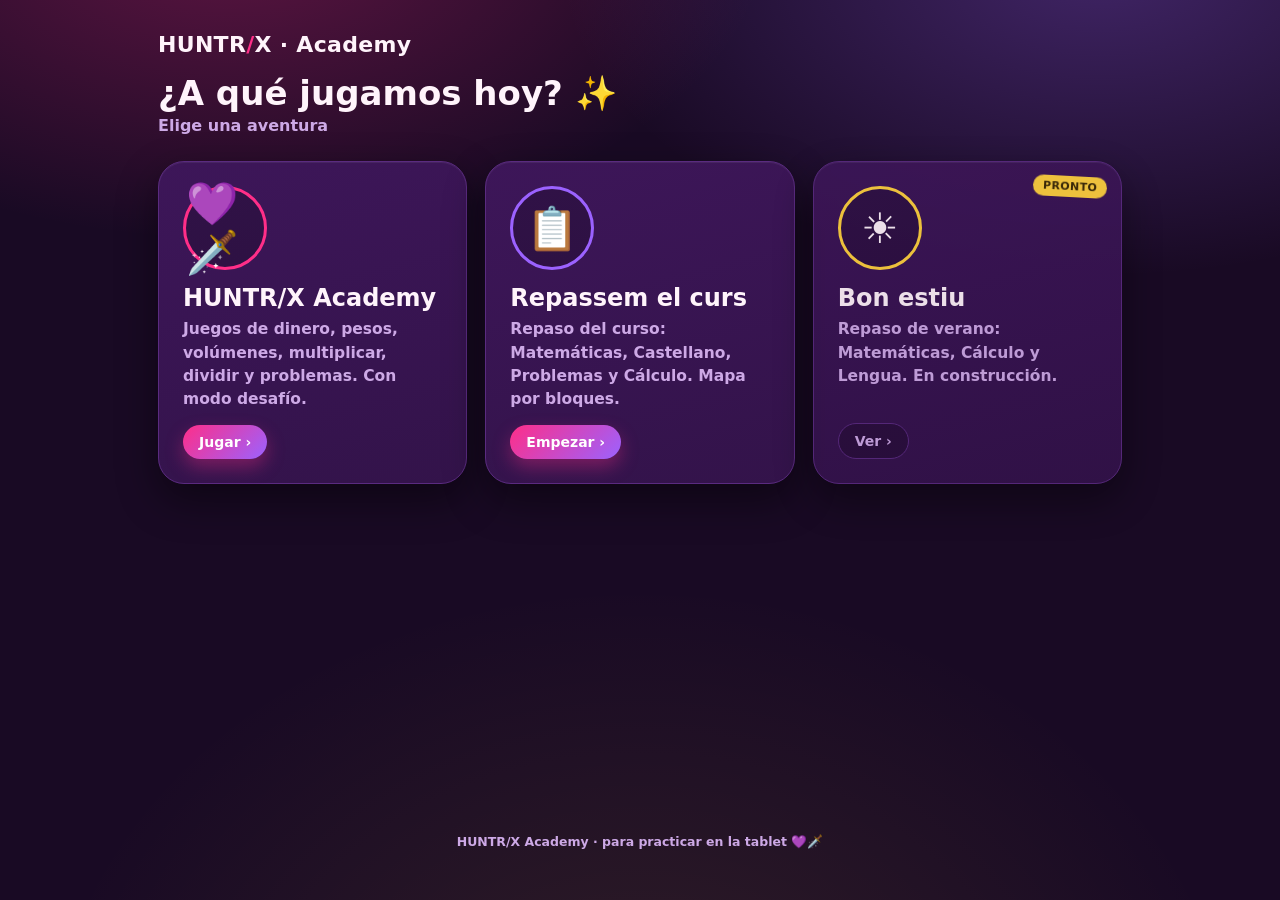
==== commit bbc9e13a: "initial" ====
--- a/index.html
+++ b/index.html
@@ -38,8 +38,8 @@
   .card:active{transform:translateY(-1px)}
   .ic{width:84px;height:84px;border-radius:50%;display:flex;align-items:center;justify-content:center;font-size:42px;
     border:3px solid var(--line);background:#00000033;margin-bottom:14px}
-  .card h2{font-family:var(--display);font-size:23px;margin:0 0 6px}
-  .card p{margin:0;color:var(--muted);font-size:14px;line-height:1.45;flex:1}
+  .card h2{font-family:var(--display);font-size:24px;margin:0 0 6px}
+  .card p{margin:0;color:var(--muted);font-size:15.5px;line-height:1.5;flex:1}
   .tag{align-self:flex-start;margin-top:14px;font-family:var(--display);font-weight:800;font-size:14px;
     padding:9px 16px;border-radius:999px;background:linear-gradient(135deg,var(--accent),var(--accent2));color:#fff;
     box-shadow:0 8px 18px rgba(255,46,136,.35)}
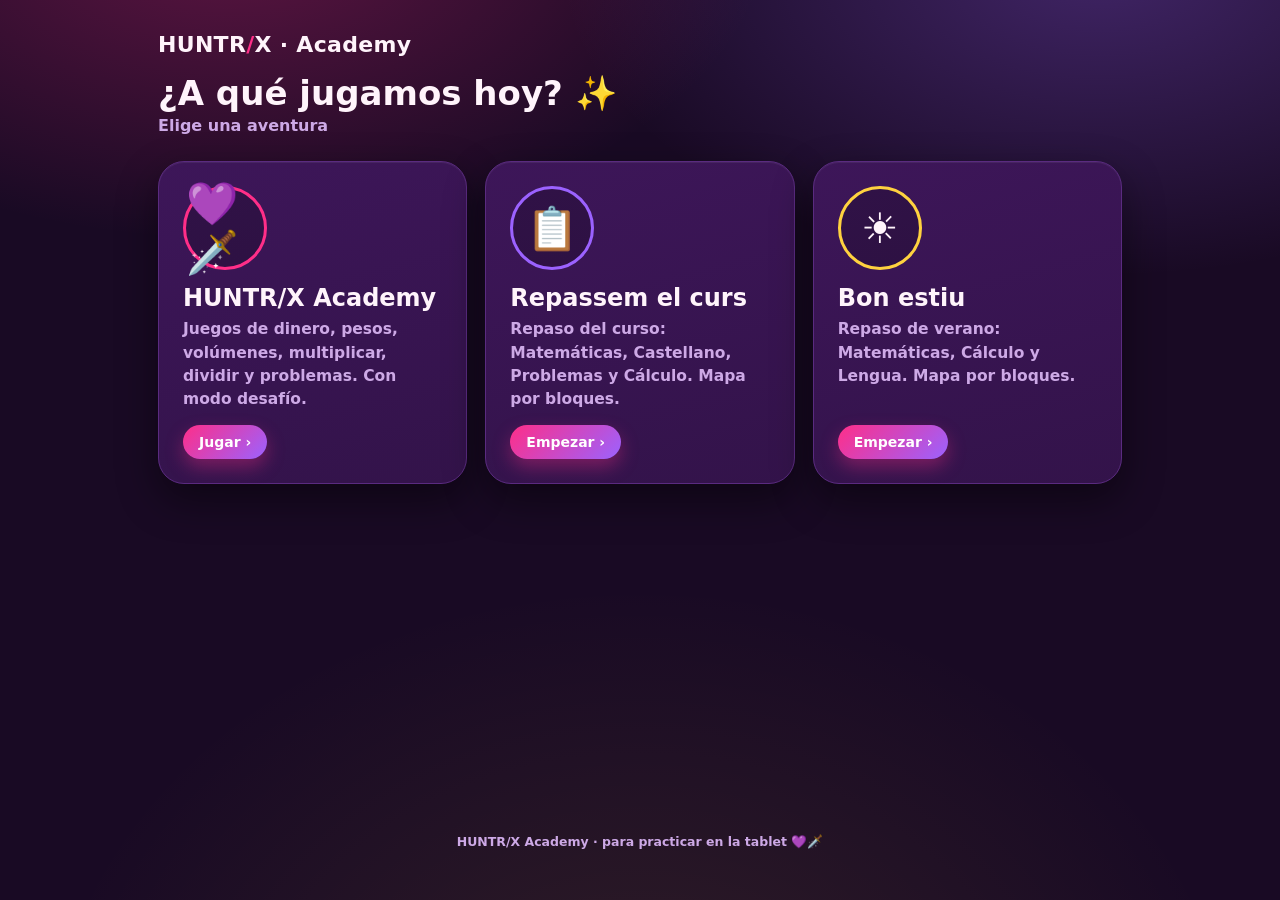
==== commit 290abb70: "initial" ====
--- a/index.html
+++ b/index.html
@@ -47,10 +47,6 @@
   .card.huntrix .ic{border-color:var(--accent);color:#fff}
   .card.repassem .ic{border-color:var(--accent2)}
   .card.estiu .ic{border-color:var(--gold)}
-  .card.soon{opacity:.92}
-  .card.soon .tag{background:#00000033;border:1px solid var(--line);color:var(--muted);box-shadow:none}
-  .soonbadge{position:absolute;top:14px;right:14px;font-size:11px;font-weight:800;text-transform:uppercase;letter-spacing:.4px;
-    color:#3a2a05;background:var(--gold);border-radius:999px;padding:4px 10px;transform:rotate(3deg)}
 
   .foot{margin-top:auto;padding-top:28px;color:var(--muted);font-size:12.5px;text-align:center;line-height:1.6}
 </style>
@@ -76,12 +72,11 @@
       <span class="tag">Empezar ›</span>
     </a>
 
-    <a class="card estiu soon" href="bon_estiu.html">
-      <span class="soonbadge">Pronto</span>
+    <a class="card estiu" href="bon_estiu.html">
       <div class="ic">☀️</div>
       <h2>Bon estiu</h2>
-      <p>Repaso de verano: Matemáticas, Cálculo y Lengua. En construcción.</p>
-      <span class="tag">Ver ›</span>
+      <p>Repaso de verano: Matemáticas, Cálculo y Lengua. Mapa por bloques.</p>
+      <span class="tag">Empezar ›</span>
     </a>
   </div>
 
